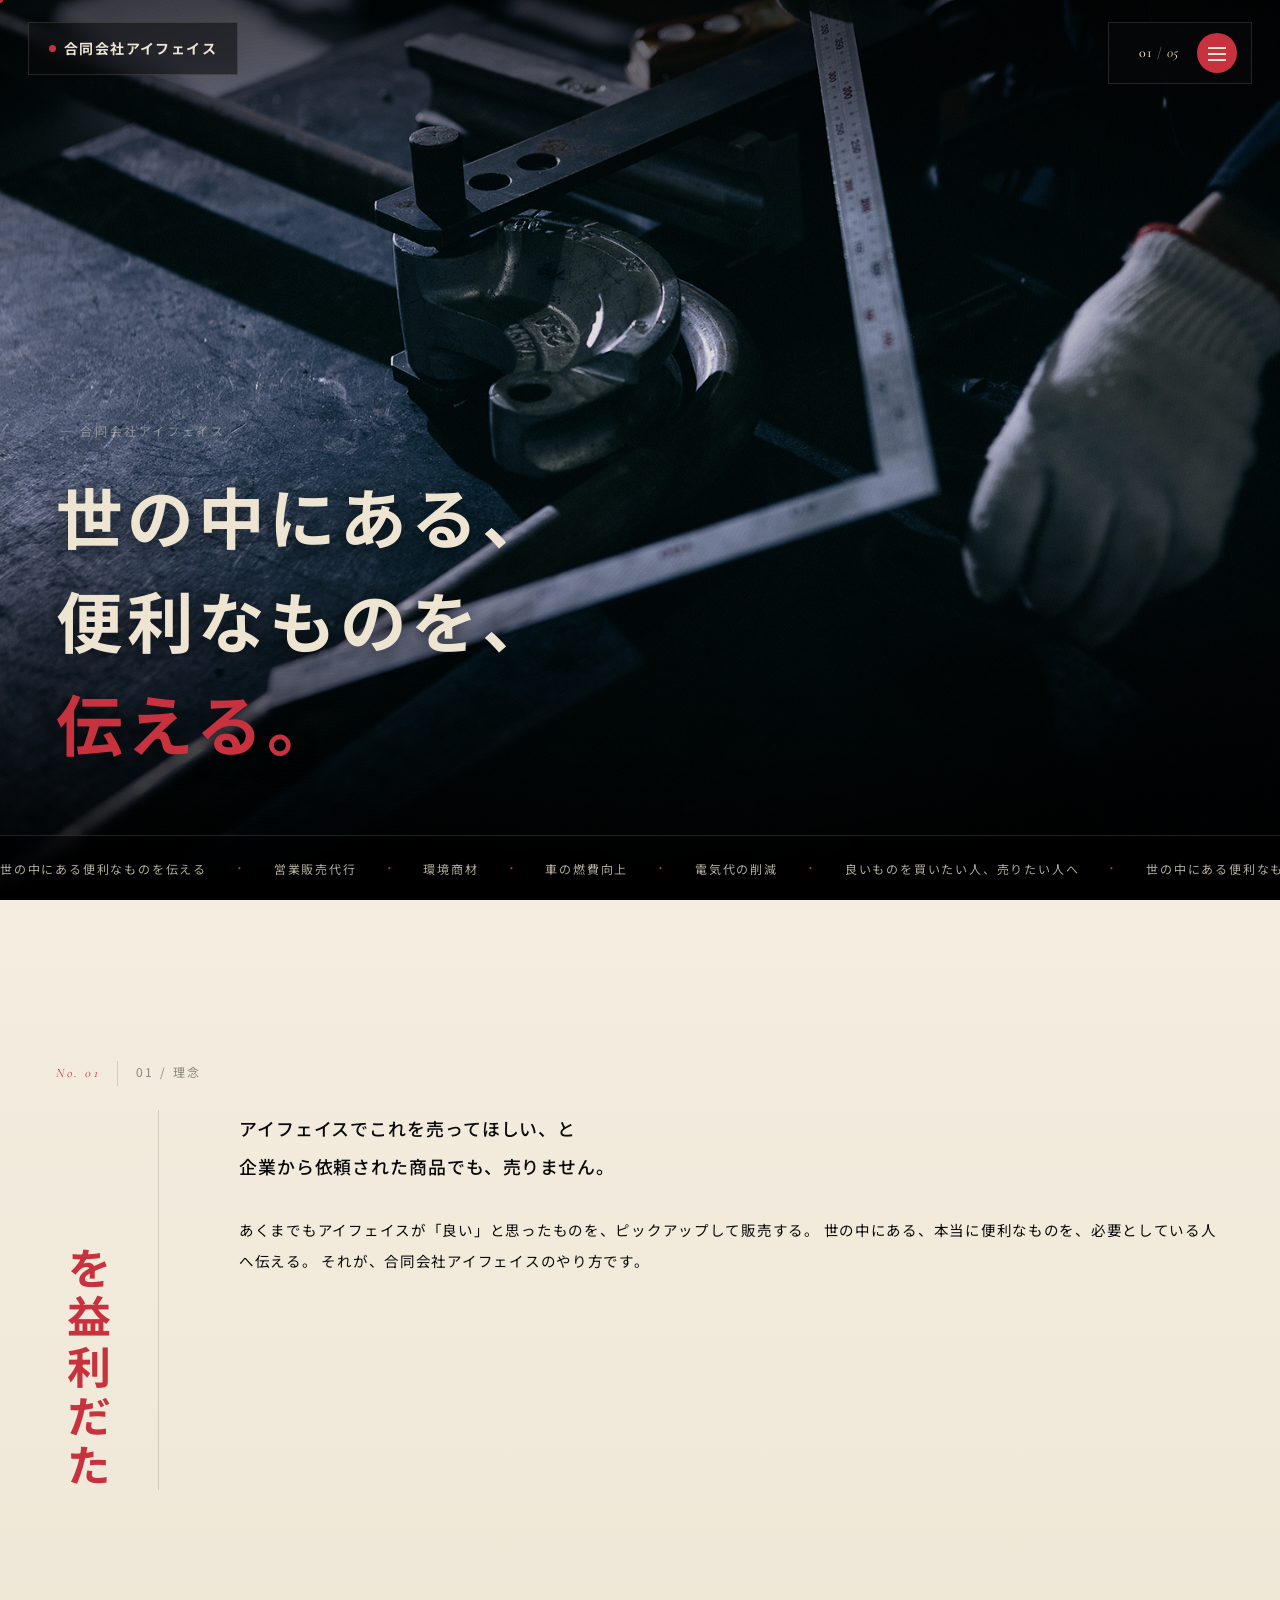
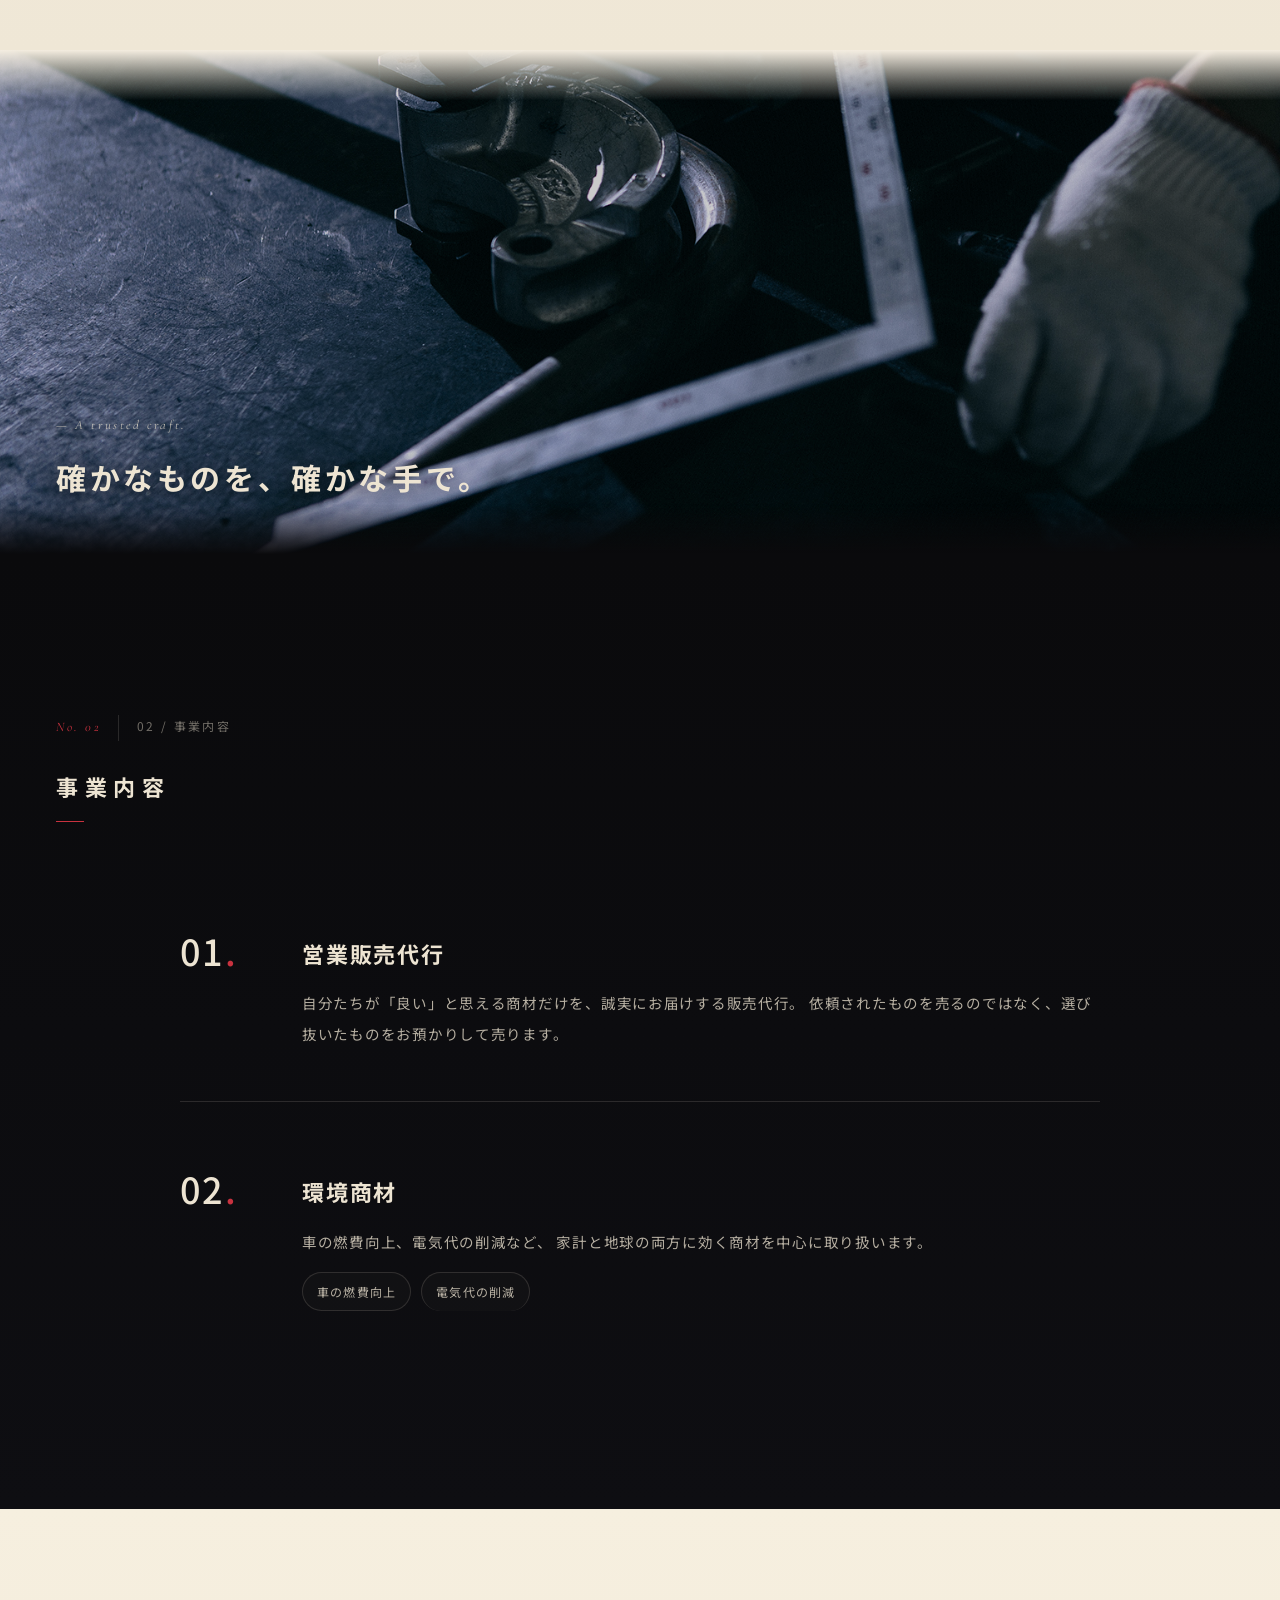
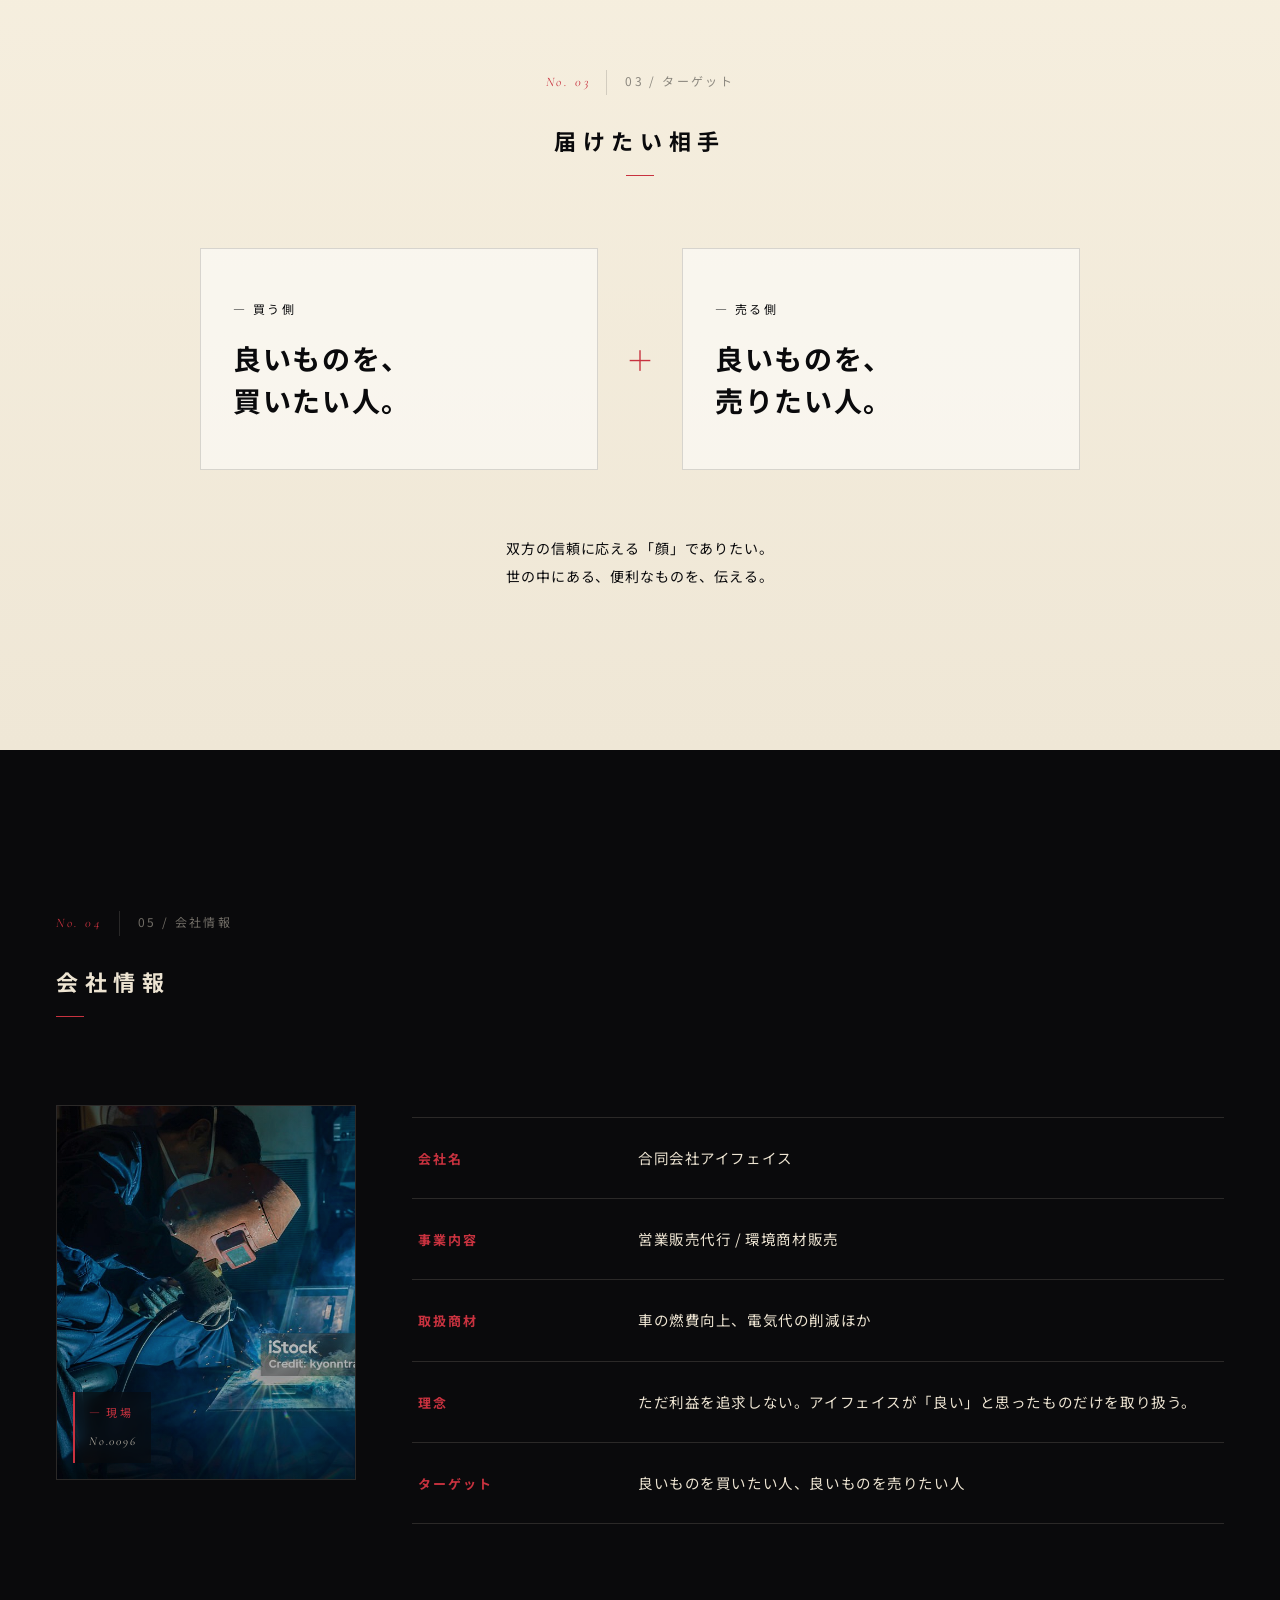
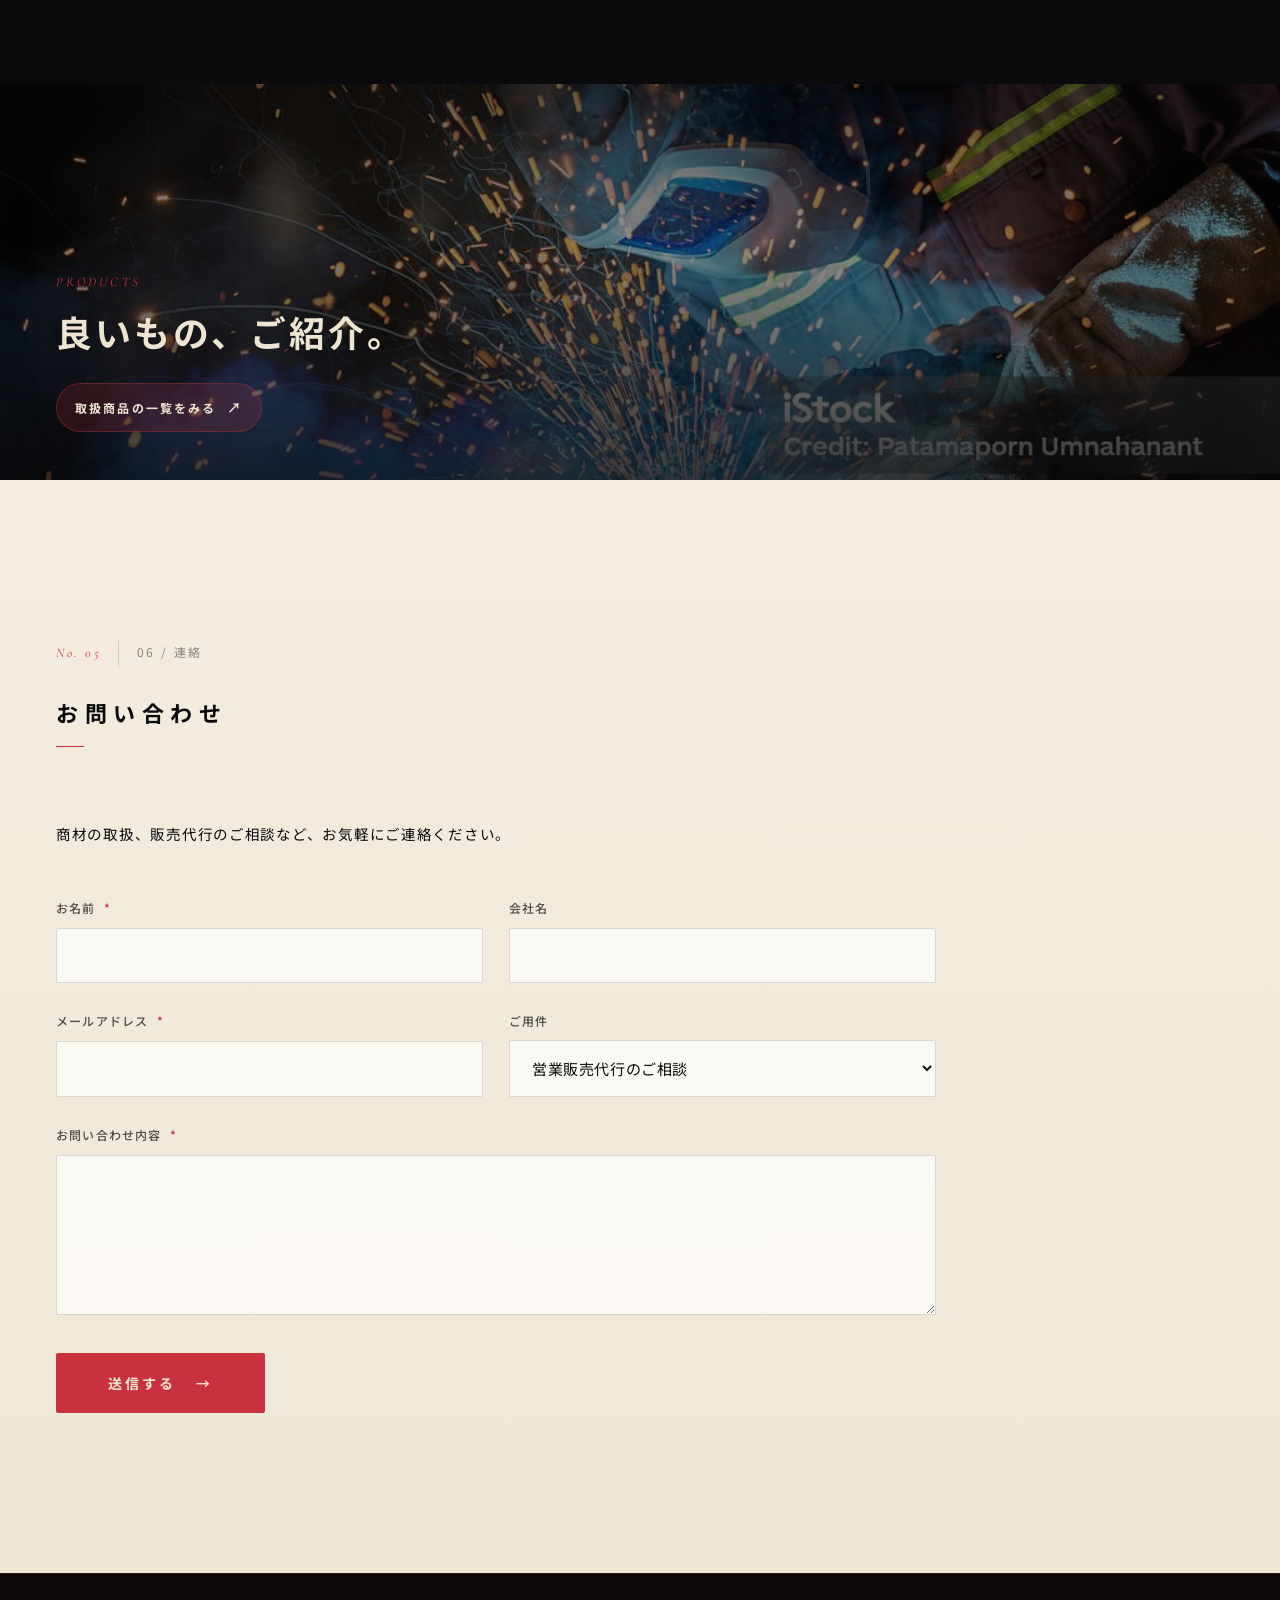
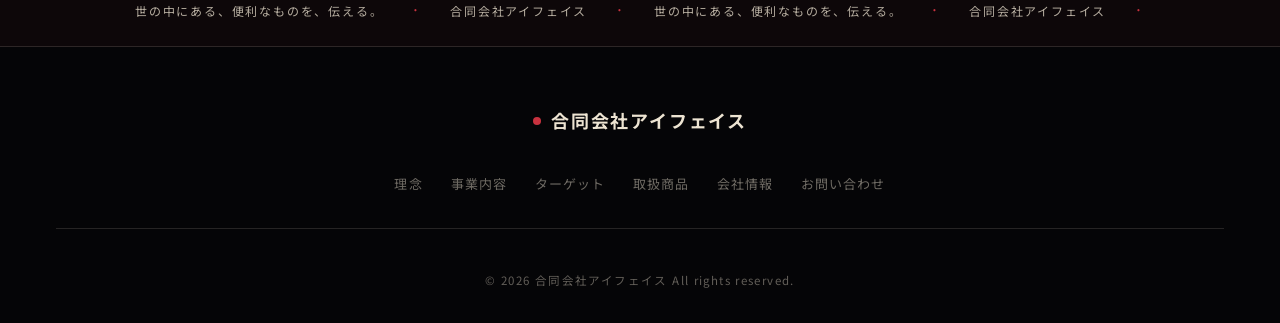
==== index.html @ 4992cda7 "Add products.html catalogue page, replace kanji numerals with digits" ====
<!DOCTYPE html>
<html lang="ja">
<head>
  <meta charset="UTF-8" />
  <meta name="viewport" content="width=device-width, initial-scale=1.0" />
  <meta name="description" content="合同会社アイフェイス｜世の中にある、便利なものを、伝える。" />
  <title>合同会社アイフェイス</title>
  <link rel="preconnect" href="https://fonts.googleapis.com" />
  <link rel="preconnect" href="https://fonts.gstatic.com" crossorigin />
  <link href="https://fonts.googleapis.com/css2?family=Noto+Sans+JP:wght@300;400;500;700;900&family=Noto+Serif+JP:wght@400;500;700;900&family=Allura&family=Cormorant+Garamond:ital,wght@1,400;1,500&display=swap" rel="stylesheet" />
  <link rel="stylesheet" href="assets/css/style.css?v=20260513f" />
  <link rel="stylesheet" href="assets/css/products.css?v=20260513a" />
</head>
<body>
  <div class="cursor-dot" id="cursorDot" aria-hidden="true"></div>
  <div class="cursor-ring" id="cursorRing" aria-hidden="true"></div>

  <header class="site-header" id="siteHeader">
    <div class="header-inner">
      <a href="#top" class="logo">
        <span class="logo-row1"><span class="dot"></span>合同会社アイフェイス</span>
      </a>
      <div class="header-right">
        <span class="page-no" id="pageNo"><em>00</em><span class="sep">/</span>05</span>
        <button class="menu-toggle" id="menuToggle" aria-label="メニュー" aria-expanded="false">
          <span></span><span></span><span></span>
        </button>
      </div>
    </div>
    <nav class="nav-panel" id="globalNav" aria-hidden="true">
      <ul>
        <li><a href="#about"><em>01</em><span class="ja">理念</span></a></li>
        <li><a href="#business"><em>02</em><span class="ja">事業内容</span></a></li>
        <li><a href="#target"><em>03</em><span class="ja">ターゲット</span></a></li>
        <li><a href="products.html" target="_blank" rel="noopener"><em>04</em><span class="ja">取扱商品<span class="nav-arrow">↗</span></span></a></li>
        <li><a href="#company"><em>05</em><span class="ja">会社情報</span></a></li>
        <li><a href="#contact"><em>06</em><span class="ja">お問い合わせ</span></a></li>
      </ul>
      <p class="nav-foot">世の中にある、便利なものを、伝える。</p>
    </nav>
  </header>

  <main id="top">
    <section class="hero" data-page="01">
      <div class="hero-photo" aria-hidden="true">
        <div class="ph-img"></div>
        <div class="ph-fallback">
          <div class="ph-base"></div>
          <div class="ph-shapes">
            <div class="bolt b1"></div>
            <div class="bolt b2"></div>
            <div class="bolt b3"></div>
          </div>
        </div>
        <div class="ph-vignette"></div>
        <div class="ph-grain"></div>
      </div>

      <div class="hero-script">
        <span class="hero-eyebrow">— 合同会社アイフェイス</span>
        <span class="big-jp">
          <span>世の中にある、</span>
          <span>便利なものを、</span>
          <span class="red">伝える。</span>
        </span>
      </div>

      <div class="hero-ticker" aria-hidden="true">
        <div class="ticker-track">
          <span>世の中にある便利なものを伝える </span>
          <span class="dotmark">·</span>
          <span>営業販売代行 </span>
          <span class="dotmark">·</span>
          <span>環境商材 </span>
          <span class="dotmark">·</span>
          <span>車の燃費向上 </span>
          <span class="dotmark">·</span>
          <span>電気代の削減 </span>
          <span class="dotmark">·</span>
          <span>良いものを買いたい人、売りたい人へ </span>
          <span class="dotmark">·</span>
          <span>世の中にある便利なものを伝える </span>
          <span class="dotmark">·</span>
          <span>営業販売代行 </span>
          <span class="dotmark">·</span>
          <span>環境商材 </span>
          <span class="dotmark">·</span>
          <span>車の燃費向上 </span>
          <span class="dotmark">·</span>
          <span>電気代の削減 </span>
          <span class="dotmark">·</span>
          <span>良いものを買いたい人、売りたい人へ </span>
          <span class="dotmark">·</span>
        </div>
      </div>
    </section>

    <section class="section philosophy light" id="about" data-page="02">
      <div class="container">
        <div class="section-num light">
          <span class="num-en">No. 01</span>
          <span class="num-jp">01 / 理念</span>
        </div>
        <div class="philo-grid">
          <div class="philo-title">
            <h2 class="vertical-jp">
              <span>た</span><span>だ</span><span>利</span><span>益</span><span>を</span>
              <span class="break"></span>
              <span>追</span><span>求</span><span>し</span><span>な</span><span>い</span><span class="punct">。</span>
            </h2>
          </div>
          <div class="philo-body">
            <p class="lead">
              アイフェイスでこれを売ってほしい、と<br/>
              企業から依頼された商品でも、売りません。
            </p>
            <p>
              あくまでもアイフェイスが「良い」と思ったものを、ピックアップして販売する。
              世の中にある、本当に便利なものを、必要としている人へ伝える。
              それが、合同会社アイフェイスのやり方です。
            </p>
          </div>
        </div>
      </div>
    </section>

    <section class="photo-strip" aria-hidden="true">
      <video class="ps-video" autoplay muted loop playsinline poster="assets/img/gap_0096.jpg">
        <source src="assets/img/istockphoto-2220825330-640_adpp_is.mp4" type="video/mp4" />
      </video>
      <div class="ps-grain"></div>
      <p class="ps-caption">
        <span class="ps-cap-en">— A trusted craft.</span>
        <span class="ps-cap-jp">確かなものを、確かな手で。</span>
      </p>
    </section>

    <section class="section business" id="business" data-page="03">
      <div class="container">
        <div class="section-num">
          <span class="num-en">No. 02</span>
          <span class="num-jp">02 / 事業内容</span>
        </div>
        <h2 class="head-jp">事業内容</h2>
        <ol class="biz-list">
          <li>
            <div class="bmeta">
              <span class="bnum">01<i>.</i></span>
            </div>
            <div>
              <h3>営業販売代行</h3>
              <p>
                自分たちが「良い」と思える商材だけを、誠実にお届けする販売代行。
                依頼されたものを売るのではなく、選び抜いたものをお預かりして売ります。
              </p>
            </div>
          </li>
          <li>
            <div class="bmeta">
              <span class="bnum">02<i>.</i></span>
            </div>
            <div>
              <h3>環境商材</h3>
              <p>
                車の燃費向上、電気代の削減など、
                家計と地球の両方に効く商材を中心に取り扱います。
              </p>
              <ul class="biz-sub">
                <li>車の燃費向上</li>
                <li>電気代の削減</li>
              </ul>
            </div>
          </li>
        </ol>
      </div>
    </section>

    <section class="section target light" id="target" data-page="04">
      <div class="container">
        <div class="section-num center light">
          <span class="num-en">No. 03</span>
          <span class="num-jp">03 / ターゲット</span>
        </div>
        <h2 class="head-jp light center">届けたい相手</h2>
        <div class="target-wrap">
          <div class="t-card">
            <p class="t-eyebrow">— 買う側</p>
            <p class="t-title">良いものを、<br/>買いたい人。</p>
          </div>
          <div class="t-and" aria-hidden="true">＋</div>
          <div class="t-card">
            <p class="t-eyebrow">— 売る側</p>
            <p class="t-title">良いものを、<br/>売りたい人。</p>
          </div>
        </div>
        <p class="target-foot">
          双方の信頼に応える「顔」でありたい。<br/>
          世の中にある、便利なものを、伝える。
        </p>
      </div>
    </section>

    <section class="section company" id="company" data-page="05">
      <div class="container">
        <div class="section-num">
          <span class="num-en">No. 04</span>
          <span class="num-jp">05 / 会社情報</span>
        </div>
        <h2 class="head-jp">会社情報</h2>
        <div class="company-grid">
          <div class="company-photo" aria-hidden="true">
            <div class="cp-img"></div>
            <div class="cp-overlay"></div>
            <div class="cp-frame">
              <span class="cp-tag">— 現場</span>
              <span class="cp-num">No.0096</span>
            </div>
          </div>
          <dl class="company-list">
            <div><dt>会社名</dt><dd>合同会社アイフェイス</dd></div>
            <div><dt>事業内容</dt><dd>営業販売代行 / 環境商材販売</dd></div>
            <div><dt>取扱商材</dt><dd>車の燃費向上、電気代の削減ほか</dd></div>
            <div><dt>理念</dt><dd>ただ利益を追求しない。アイフェイスが「良い」と思ったものだけを取り扱う。</dd></div>
            <div><dt>ターゲット</dt><dd>良いものを買いたい人、良いものを売りたい人</dd></div>
          </dl>
        </div>
      </div>
    </section>

    <a class="photo-banner banner-link" href="products.html" target="_blank" rel="noopener">
      <div class="pb-img" aria-hidden="true"></div>
      <div class="pb-overlay" aria-hidden="true"></div>
      <div class="pb-caption">
        <span class="pb-num">PRODUCTS</span>
        <span class="pb-text">良いもの、ご紹介。</span>
        <span class="pb-cta">取扱商品の一覧をみる <em>↗</em></span>
      </div>
    </a>

    <section class="section contact light" id="contact" data-page="05">
      <div class="container">
        <div class="section-num light">
          <span class="num-en">No. 05</span>
          <span class="num-jp">06 / 連絡</span>
        </div>
        <h2 class="head-jp light">お問い合わせ</h2>
        <p class="lead-jp">
          商材の取扱、販売代行のご相談など、お気軽にご連絡ください。
        </p>
        <form class="contact-form" onsubmit="event.preventDefault(); this.querySelector('.form-thanks').hidden=false;">
          <label><span>お名前 <em>*</em></span><input type="text" name="name" required /></label>
          <label><span>会社名</span><input type="text" name="company" /></label>
          <label><span>メールアドレス <em>*</em></span><input type="email" name="email" required /></label>
          <label><span>ご用件</span>
            <select name="topic">
              <option>営業販売代行のご相談</option>
              <option>環境商材について</option>
              <option>その他</option>
            </select>
          </label>
          <label class="full"><span>お問い合わせ内容 <em>*</em></span><textarea name="message" rows="6" required></textarea></label>
          <button type="submit" class="submit-btn">送信する <span class="arr">→</span></button>
          <p class="form-thanks" hidden>送信ありがとうございました。担当者よりご連絡いたします。</p>
        </form>
      </div>
    </section>
  </main>

  <footer class="site-footer">
    <div class="footer-marquee" aria-hidden="true">
      <div class="ticker-track">
        <span>世の中にある、便利なものを、伝える。</span>
        <span class="dotmark">·</span>
        <span>合同会社アイフェイス</span>
        <span class="dotmark">·</span>
        <span>世の中にある、便利なものを、伝える。</span>
        <span class="dotmark">·</span>
        <span>合同会社アイフェイス</span>
        <span class="dotmark">·</span>
      </div>
    </div>
    <div class="container">
      <p class="f-logo"><span class="dot"></span>合同会社アイフェイス</p>
      <ul class="f-nav">
        <li><a href="#about">理念</a></li>
        <li><a href="#business">事業内容</a></li>
        <li><a href="#target">ターゲット</a></li>
        <li><a href="products.html" target="_blank" rel="noopener">取扱商品</a></li>
        <li><a href="#company">会社情報</a></li>
        <li><a href="#contact">お問い合わせ</a></li>
      </ul>
      <p class="copy">© <span id="year"></span> 合同会社アイフェイス All rights reserved.</p>
    </div>
  </footer>

  <script src="assets/js/main.js?v=20260513d"></script>
</body>
</html>
---- assets/css/style.css ----
/* iface */
:root {
  --bg: #0a0a0c; --bg-2: #111114; --bg-3: #060608;
  --paper: #ede4d2; --paper-2: #f6efdf; --paper-light: #f4ede0;
  --paper-dim: rgba(237,228,210,0.75); --paper-mute: rgba(237,228,210,0.45);
  --ink: #0a0a0c; --ink-2: #2a2622; --ink-dim: rgba(10,10,12,0.7); --ink-mute: rgba(10,10,12,0.45);
  --red: #c8323f; --red-2: #a82834; --red-soft: rgba(200,50,63,0.35);
  --line: rgba(237,228,210,0.14); --line-d: rgba(10,10,12,0.14);
  --jp: "Noto Sans JP", "Hiragino Sans", "Yu Gothic", sans-serif;
  --jp-s: "Noto Serif JP", "Hiragino Mincho ProN", "Yu Mincho", serif;
  --serif-it: "Cormorant Garamond", "Times New Roman", serif;
  --max: 1280px;
}
* { box-sizing: border-box; margin: 0; padding: 0; }
html { scroll-behavior: smooth; background: var(--bg); cursor: none; }
body { font-family: var(--jp); color: var(--paper); background: var(--bg); line-height: 1.95; font-weight: 400; -webkit-font-smoothing: antialiased; overflow-x: hidden; cursor: none; }
img, video { max-width: 100%; display: block; }
a, button, input, textarea, select { cursor: none; }
a { color: inherit; text-decoration: none; transition: color .25s, opacity .25s; }
em, i { font-style: normal; }
ul, ol { list-style: none; }
.container { max-width: var(--max); margin: 0 auto; padding: 0 56px; }
.cursor-dot, .cursor-ring { position: fixed; top: 0; left: 0; pointer-events: none; z-index: 9999; transform: translate(-50%, -50%); mix-blend-mode: difference; }
.cursor-dot { width: 6px; height: 6px; border-radius: 50%; background: var(--red); transition: opacity .2s; }
.cursor-ring { width: 36px; height: 36px; border: 1px solid var(--paper); border-radius: 50%; transition: transform .25s cubic-bezier(.22,.61,.36,1), width .3s, height .3s, opacity .3s, border-color .3s; }
.cursor-ring.hover { width: 56px; height: 56px; border-color: var(--red); }
@media (hover: none) {
  html, body { cursor: auto; }
  a, button, input, textarea, select { cursor: auto; }
  .cursor-dot, .cursor-ring { display: none; }
}
.site-header { position: fixed; top: 0; left: 0; right: 0; z-index: 100; pointer-events: none; }
.site-header > * { pointer-events: auto; }
.header-inner { display: flex; align-items: flex-start; justify-content: space-between; padding: 22px 28px; }
.logo { display: inline-flex; align-items: center; background: rgba(10,10,12,0.55); backdrop-filter: blur(8px); padding: 12px 20px; border: 1px solid var(--line); }
.logo-row1 { display: inline-flex; align-items: center; gap: 8px; font-family: var(--jp); font-size: 14px; font-weight: 700; letter-spacing: 0.1em; color: var(--paper); }
.logo-row1 .dot { width: 7px; height: 7px; border-radius: 50%; background: var(--red); }
.header-right { display: flex; align-items: center; gap: 18px; background: rgba(10,10,12,0.55); backdrop-filter: blur(8px); padding: 10px 14px; border: 1px solid var(--line); }
.page-no { font-family: var(--serif-it); font-style: italic; font-size: 14px; color: var(--paper); letter-spacing: 0.05em; min-width: 56px; text-align: right; }
.page-no em { font-weight: 500; }
.page-no .sep { color: var(--paper-mute); margin: 0 4px; font-style: normal; }
.menu-toggle { width: 40px; height: 40px; border-radius: 50%; background: var(--red); border: 0; position: relative; transition: background .3s, transform .3s; }
.menu-toggle:hover { background: var(--red-2); transform: scale(1.06); }
.menu-toggle span { position: absolute; left: 11px; right: 11px; height: 1.5px; background: var(--paper); transition: transform .3s, opacity .3s; }
.menu-toggle span:nth-child(1) { top: 14px; }
.menu-toggle span:nth-child(2) { top: 20px; }
.menu-toggle span:nth-child(3) { top: 26px; }
.menu-toggle.open span:nth-child(1) { transform: translateY(6px) rotate(45deg); }
.menu-toggle.open span:nth-child(2) { opacity: 0; }
.menu-toggle.open span:nth-child(3) { transform: translateY(-6px) rotate(-45deg); }
.nav-panel { position: fixed; top: 0; right: 0; bottom: 0; width: min(440px, 92vw); background: var(--bg-3); border-left: 1px solid var(--line); padding: 120px 48px 40px; transform: translateX(100%); transition: transform .55s cubic-bezier(.22,.61,.36,1); z-index: 90; display: flex; flex-direction: column; }
.nav-panel.open { transform: translateX(0); }
.nav-panel ul { display: grid; gap: 4px; }
.nav-panel a { display: grid; grid-template-columns: 56px 1fr; align-items: baseline; gap: 18px; padding: 22px 0; border-bottom: 1px solid var(--line); transition: padding .3s; }
.nav-panel a:hover { padding-left: 8px; }
.nav-panel a em { font-family: var(--jp); font-size: 18px; color: var(--red); letter-spacing: 0.08em; }
.nav-panel a .ja { font-family: var(--jp); font-size: 18px; font-weight: 700; color: var(--paper); letter-spacing: 0.1em; }
.nav-foot { margin-top: auto; padding-top: 40px; font-family: var(--jp); font-size: 13px; color: var(--paper-mute); letter-spacing: 0.1em; line-height: 1.9; }
.hero { position: relative; height: 100vh; min-height: 700px; overflow: hidden; background: #000; }
.hero-photo { position: absolute; inset: 0; z-index: 0; }
.ph-img { position: absolute; inset: 0; background-image: url("../img/gap_0096.jpg"); background-size: cover; background-position: center; filter: brightness(0.85) contrast(1.05) saturate(0.85); z-index: 2; }
.ph-fallback { position: absolute; inset: 0; z-index: 1; }
.ph-base { position: absolute; inset: 0; background: radial-gradient(ellipse 75% 65% at 50% 55%, #1a1611 0%, #0a0805 55%, #020100 100%); }
.ph-shapes { position: absolute; inset: 0; }
.bolt { position: absolute; border-radius: 50%; background: radial-gradient(circle at 35% 35%, #6e5b40 0%, #38291a 35%, #15100a 80%); box-shadow: inset 0 0 18px rgba(0,0,0,0.85), inset 4px 8px 12px rgba(220,180,130,0.18), 0 12px 30px rgba(0,0,0,0.6); }
.bolt.b1 { width: 220px; height: 220px; top: 18%; left: 18%; transform: rotate(-8deg); }
.bolt.b2 { width: 180px; height: 180px; top: 38%; left: 42%; transform: rotate(12deg); }
.bolt.b3 { width: 260px; height: 260px; top: 22%; left: 62%; transform: rotate(-4deg); }
.ph-vignette { position: absolute; inset: 0; z-index: 3; background: radial-gradient(ellipse 110% 95% at 50% 50%, transparent 30%, rgba(0,0,0,0.5) 78%, rgba(0,0,0,0.9) 100%), linear-gradient(180deg, rgba(0,0,0,0.5) 0%, transparent 25%, transparent 55%, rgba(0,0,0,0.92) 100%); }
.ph-grain { position: absolute; inset: 0; z-index: 4; background-image: repeating-radial-gradient(circle at 22% 28%, rgba(237,228,210,0.022) 0 1px, transparent 1px 4px); mix-blend-mode: overlay; opacity: 0.9; }
.hero-script { position: absolute; left: 0; right: 0; bottom: 14vh; padding: 0 56px; z-index: 5; pointer-events: none; }
.hero-eyebrow { display: block; font-family: var(--jp); font-size: 12px; color: var(--paper-mute); letter-spacing: 0.22em; margin-bottom: 22px; padding-left: 4px; }
.big-jp { display: block; font-family: var(--jp); font-size: clamp(34px, 5.2vw, 76px); font-weight: 700; line-height: 1.55; color: var(--paper); letter-spacing: 0.06em; text-shadow: 0 4px 24px rgba(0,0,0,0.7); }
.big-jp span { display: block; }
.big-jp .red { color: var(--red); text-shadow: 0 4px 24px rgba(0,0,0,0.7); }
.hero-ticker { position: absolute; bottom: 0; left: 0; right: 0; z-index: 5; padding: 16px 0; background: rgba(0,0,0,0.55); backdrop-filter: blur(6px); border-top: 1px solid var(--line); overflow: hidden; white-space: nowrap; }
.ticker-track { display: inline-flex; align-items: center; gap: 28px; animation: ticker 60s linear infinite; font-family: var(--jp); font-size: 12px; color: var(--paper-dim); letter-spacing: 0.15em; }
.ticker-track span { display: inline-block; }
.ticker-track .dotmark { color: var(--red); font-size: 16px; transform: translateY(-1px); }
@keyframes ticker { from { transform: translateX(0); } to { transform: translateX(-50%); } }
.section { padding: 160px 0; position: relative; }
.section-num { display: flex; align-items: baseline; gap: 18px; margin-bottom: 24px; }
.section-num.center { justify-content: center; }
.section-num .num-en { font-family: var(--serif-it); font-style: italic; font-size: 13px; color: var(--red); letter-spacing: 0.2em; padding-right: 16px; border-right: 1px solid var(--line); }
.section-num .num-jp { font-family: var(--jp); font-size: 12px; color: var(--paper-mute); letter-spacing: 0.2em; }
.section-num.light .num-en { border-right-color: var(--line-d); }
.section-num.light .num-jp { color: var(--ink-mute); }
.head-jp { font-family: var(--jp); font-size: clamp(18px, 1.8vw, 22px); font-weight: 700; letter-spacing: 0.3em; color: var(--paper); margin-bottom: 72px; position: relative; display: inline-block; padding-bottom: 14px; }
.head-jp::after { content: ""; position: absolute; left: 0; bottom: 0; width: 28px; height: 1px; background: var(--red); }
.head-jp.center { display: block; text-align: center; }
.head-jp.center::after { left: 50%; transform: translateX(-50%); }
.head-jp.light { color: var(--ink); }
.section.light { background: var(--paper-light); color: var(--ink); }
.section.light h3, .section.light .lead, .section.light p { color: var(--ink); }
.philosophy.light { background: linear-gradient(180deg, #f4ede0 0%, #efe7d6 100%); position: relative; overflow: hidden; }
.philosophy .container { position: relative; z-index: 1; }
.philo-grid { display: grid; grid-template-columns: auto 1fr; gap: 80px; align-items: start; margin-top: 24px; }
.philo-title { position: relative; padding-right: 36px; border-right: 1px solid var(--line-d); }
.vertical-jp { writing-mode: vertical-rl; text-orientation: mixed; font-family: var(--jp); font-size: clamp(28px, 3.6vw, 44px); font-weight: 700; line-height: 1.5; color: var(--red); letter-spacing: 0.12em; height: 380px; display: flex; flex-direction: row-reverse; align-items: flex-start; }
.vertical-jp span { display: inline-block; }
.vertical-jp .break { display: block; width: 100%; height: 22px; flex: 0 0 100%; }
.vertical-jp .punct { transform: translate(0.2em, -0.5em); display: inline-block; }
.philo-body { position: relative; }
.philo-body .lead { font-family: var(--jp); font-size: clamp(15px, 1.4vw, 18px); font-weight: 500; line-height: 2.1; color: var(--ink); margin-bottom: 28px; letter-spacing: 0.05em; }
.philo-body p { font-family: var(--jp); font-size: 14.5px; line-height: 2.2; color: var(--ink-dim); letter-spacing: 0.05em; }
.photo-strip { position: relative; height: 56vh; min-height: 380px; max-height: 560px; overflow: hidden; background: #000; }
.ps-video { position: absolute; inset: 0; width: 100%; height: 100%; object-fit: cover; filter: brightness(0.78) contrast(1.05) saturate(0.9); transform: scale(1.04); }
.ps-grain { position: absolute; inset: 0; background-image: repeating-radial-gradient(circle at 30% 40%, rgba(237,228,210,0.02) 0 1px, transparent 1px 4px); mix-blend-mode: overlay; }
.photo-strip::before { content: ""; position: absolute; inset: 0; background: linear-gradient(180deg, rgba(244,237,224,1) 0%, rgba(244,237,224,0) 10%, transparent 90%, rgba(10,10,12,1) 100%); pointer-events: none; z-index: 2; }
.ps-caption { position: absolute; left: 56px; bottom: 48px; z-index: 3; display: flex; flex-direction: column; gap: 10px; }
.ps-cap-en { font-family: var(--serif-it); font-style: italic; font-size: 13px; letter-spacing: 0.2em; color: var(--paper-dim); }
.ps-cap-jp { font-family: var(--jp); font-size: clamp(20px, 2.6vw, 30px); font-weight: 700; letter-spacing: 0.12em; color: var(--paper); text-shadow: 0 4px 24px rgba(0,0,0,0.7); }
.business { background: linear-gradient(180deg, #0a0a0c 0%, #0e0e12 100%); }
.biz-list { display: grid; gap: 30px; max-width: 920px; margin: 0 auto; }
.biz-list li { display: grid; grid-template-columns: 90px 1fr; align-items: start; gap: 32px; padding: 38px 0; border-bottom: 1px solid var(--line); }
.biz-list li:last-child { border-bottom: 0; }
.bmeta { display: flex; flex-direction: column; gap: 14px; }
.bnum { font-family: var(--jp); font-size: 36px; font-weight: 500; color: var(--paper); line-height: 1; letter-spacing: 0.04em; }
.bnum i { color: var(--red); }
.biz-list h3 { font-family: var(--jp); font-size: 22px; font-weight: 700; margin-bottom: 14px; color: var(--paper); letter-spacing: 0.08em; }
.biz-list > li > div:last-child > p { font-family: var(--jp); font-size: 14.5px; color: var(--paper-dim); line-height: 2.1; letter-spacing: 0.05em; margin-bottom: 14px; }
.biz-sub { display: flex; flex-wrap: wrap; gap: 10px; margin-top: 12px; }
.biz-sub li { display: inline-block; font-family: var(--jp); font-size: 12px; color: var(--paper-dim); padding: 7px 14px; border: 1px solid var(--line); border-radius: 999px; letter-spacing: 0.1em; background: rgba(237,228,210,0.02); }
.target.light { background: linear-gradient(180deg, #f6efdf 0%, #efe7d6 100%); }
.target .container { text-align: center; }
.target-wrap { display: grid; grid-template-columns: 1fr auto 1fr; gap: 28px; align-items: center; max-width: 880px; margin: 0 auto; }
.t-card { background: rgba(255,255,255,0.55); border: 1px solid var(--line-d); padding: 48px 32px; text-align: left; transition: border-color .35s, background .35s, transform .35s; }
.t-card:hover { background: rgba(200,50,63,0.06); border-color: var(--red-soft); transform: translateY(-4px); }
.t-eyebrow { font-family: var(--jp); font-size: 12px; color: var(--red); letter-spacing: 0.2em; margin-bottom: 16px; }
.t-title { font-family: var(--jp); font-size: clamp(20px, 2.4vw, 28px); font-weight: 700; line-height: 1.5; color: var(--ink); letter-spacing: 0.06em; }
.t-and { font-family: var(--jp); font-size: 28px; color: var(--red); font-weight: 300; }
.target-foot { margin-top: 64px; font-family: var(--jp); font-size: 14px; color: var(--ink-dim); letter-spacing: 0.06em; line-height: 2; }
.company { background: var(--bg); }
.company-grid { display: grid; grid-template-columns: 300px 1fr; gap: 56px; align-items: start; margin-top: 16px; }
.company-photo { position: relative; aspect-ratio: 4 / 5; overflow: hidden; border: 1px solid var(--line); }
.cp-img { position: absolute; inset: 0; background-image: url("../img/istockphoto-2232140433-1024x1024.jpg"); background-size: cover; background-position: center; filter: brightness(0.85) contrast(1.04) saturate(0.9); }
.cp-overlay { position: absolute; inset: 0; background: linear-gradient(180deg, rgba(0,0,0,0.15) 0%, transparent 40%, rgba(0,0,0,0.4) 100%); }
.cp-frame { position: absolute; left: 16px; bottom: 16px; display: flex; flex-direction: column; gap: 6px; padding: 10px 14px; background: rgba(10,10,12,0.55); backdrop-filter: blur(6px); border-left: 2px solid var(--red); }
.cp-tag { font-family: var(--jp); font-size: 11px; color: var(--red); letter-spacing: 0.2em; }
.cp-num { font-family: var(--serif-it); font-style: italic; font-size: 12px; color: var(--paper-dim); letter-spacing: 0.15em; }
.company-list { border-top: 1px solid var(--line); margin-top: 12px; }
.company-list > div { display: grid; grid-template-columns: 220px 1fr; padding: 26px 6px; border-bottom: 1px solid var(--line); align-items: baseline; }
.company-list dt { font-family: var(--jp); font-size: 13px; font-weight: 700; color: var(--red); letter-spacing: 0.16em; }
.company-list dd { font-family: var(--jp); font-size: 14.5px; color: var(--paper); letter-spacing: 0.04em; }
.photo-banner { position: relative; height: 44vh; min-height: 300px; max-height: 440px; overflow: hidden; background: #000; }
.pb-img { position: absolute; inset: 0; background-image: url("../img/istockphoto-2226637082-1024x1024.jpg"); background-size: cover; background-position: center; filter: brightness(0.7) contrast(1.05) saturate(0.85); }
.pb-overlay { position: absolute; inset: 0; background: linear-gradient(180deg, rgba(10,10,12,0.45) 0%, rgba(10,10,12,0.2) 40%, rgba(10,10,12,0.7) 100%); }
.pb-caption { position: absolute; left: 56px; right: 56px; bottom: 48px; z-index: 2; display: flex; flex-direction: column; gap: 10px; }
.pb-num { font-family: var(--serif-it); font-style: italic; font-size: 13px; letter-spacing: 0.25em; color: var(--red); }
.pb-text { font-family: var(--jp); font-size: clamp(20px, 2.8vw, 36px); font-weight: 700; line-height: 1.5; letter-spacing: 0.08em; color: var(--paper); text-shadow: 0 4px 24px rgba(0,0,0,0.6); max-width: 800px; }
.contact.light { background: linear-gradient(180deg, #f4ede0 0%, #efe7d6 100%); }
.lead-jp { font-family: var(--jp); font-size: 14.5px; color: var(--ink-dim); margin-bottom: 48px; line-height: 2; letter-spacing: 0.05em; }
.contact-form { display: grid; grid-template-columns: 1fr 1fr; gap: 26px; max-width: 880px; }
.contact-form label { display: grid; gap: 8px; font-size: 12px; font-weight: 500; color: var(--ink-dim); letter-spacing: 0.1em; }
.contact-form label.full { grid-column: 1 / -1; }
.contact-form label em { color: var(--red); margin-left: 4px; }
.contact-form input, .contact-form textarea, .contact-form select { font-family: var(--jp); font-size: 15px; padding: 16px 18px; background: rgba(255,255,255,0.7); border: 1px solid var(--line-d); border-radius: 2px; color: var(--ink); transition: border-color .25s, background .25s; letter-spacing: 0.04em; }
.contact-form input:focus, .contact-form textarea:focus, .contact-form select:focus { outline: 0; border-color: var(--red); background: #fff; }
.contact-form select option { background: #fff; color: var(--ink); }
.submit-btn { grid-column: 1 / -1; justify-self: start; display: inline-flex; align-items: center; gap: 20px; background: var(--red); color: var(--paper); border: 0; padding: 20px 52px; font-family: var(--jp); font-size: 14px; font-weight: 700; letter-spacing: 0.22em; border-radius: 2px; transition: background .3s, transform .3s, box-shadow .3s; margin-top: 12px; }
.submit-btn:hover { background: var(--red-2); transform: translateY(-2px); box-shadow: 0 10px 30px rgba(200,50,63,0.25); }
.submit-btn .arr { transition: transform .3s; }
.submit-btn:hover .arr { transform: translateX(6px); }
.form-thanks { grid-column: 1 / -1; background: rgba(200,50,63,0.08); color: var(--red); padding: 16px 20px; border-left: 3px solid var(--red); font-size: 14px; }
.site-footer { background: #050507; border-top: 1px solid var(--line); padding: 0 0 32px; text-align: center; }
.footer-marquee { padding: 20px 0; background: rgba(200,50,63,0.04); border-bottom: 1px solid var(--line); overflow: hidden; white-space: nowrap; margin-bottom: 56px; }
.footer-marquee .ticker-track { animation-duration: 70s; }
.f-logo { display: inline-flex; align-items: center; gap: 10px; justify-content: center; font-family: var(--jp); font-size: 18px; font-weight: 700; color: var(--paper); letter-spacing: 0.1em; margin-bottom: 28px; }
.f-logo .dot { width: 8px; height: 8px; border-radius: 50%; background: var(--red); }
.f-nav { display: flex; flex-wrap: wrap; justify-content: center; gap: 10px 28px; margin-bottom: 40px; padding-bottom: 30px; border-bottom: 1px solid var(--line); }
.f-nav a { font-family: var(--jp); font-size: 13px; color: var(--paper-mute); letter-spacing: 0.08em; }
.f-nav a:hover { color: var(--red); }
.copy { font-family: var(--jp); font-size: 11.5px; color: rgba(237,228,210,0.4); letter-spacing: 0.12em; }
.reveal { opacity: 0; transform: translateY(40px); transition: opacity 1.1s ease, transform 1.1s ease; }
.reveal.visible { opacity: 1; transform: none; }
@media (max-width: 1024px) {
  .container { padding: 0 36px; }
  .philo-grid { grid-template-columns: 1fr; gap: 36px; }
  .philo-title { padding-right: 0; border-right: 0; border-bottom: 1px solid var(--line-d); padding-bottom: 36px; }
  .vertical-jp { height: 280px; }
  .target-wrap { grid-template-columns: 1fr; gap: 16px; }
  .t-and { transform: rotate(0); }
  .ps-caption { left: 36px; bottom: 36px; }
  .company-grid { grid-template-columns: 1fr; gap: 36px; }
  .company-photo { aspect-ratio: 16 / 9; max-width: 520px; }
  .pb-caption { left: 36px; right: 36px; bottom: 36px; }
}
@media (max-width: 720px) {
  .container { padding: 0 24px; }
  .header-inner { padding: 16px 18px; }
  .logo { padding: 10px 14px; }
  .logo-row1 { font-size: 11.5px; letter-spacing: 0.08em; }
  .header-right { padding: 8px 12px; gap: 14px; }
  .section { padding: 100px 0; }
  .hero { min-height: 100vh; }
  .hero-script { padding: 0 24px; bottom: 14vh; }
  .hero-eyebrow { margin-bottom: 14px; font-size: 11px; }
  .big-jp { letter-spacing: 0.04em; }
  .nav-panel { padding: 110px 28px 40px; width: 100%; }
  .biz-list li { grid-template-columns: 1fr; gap: 14px; padding: 28px 0; }
  .bnum { font-size: 30px; }
  .biz-list h3 { font-size: 20px; }
  .company-list > div { grid-template-columns: 1fr; gap: 6px; padding: 22px 6px; }
  .contact-form { grid-template-columns: 1fr; gap: 20px; }
  .submit-btn { width: 100%; justify-content: center; padding: 20px 28px; }
  .head-jp { margin-bottom: 56px; letter-spacing: 0.22em; }
  .vertical-jp { font-size: 26px; height: 220px; }
  .photo-strip { height: 40vh; min-height: 260px; }
  .ps-caption { left: 24px; bottom: 24px; }
  .ps-cap-en { font-size: 12px; }
  .photo-banner { height: 38vh; min-height: 240px; }
  .pb-caption { left: 24px; right: 24px; bottom: 24px; }
  .pb-num { font-size: 11px; letter-spacing: 0.2em; }
  .company-grid { gap: 28px; }
  .company-photo { aspect-ratio: 4 / 3; }
  .cp-frame { left: 12px; bottom: 12px; padding: 10px 12px; }
  .t-card { padding: 32px 24px; }
  .target-foot { margin-top: 40px; }
}
---- assets/css/products.css ----
/* products page */
.nav-arrow { display: inline-block; font-size: 0.7em; margin-left: 6px; color: var(--red); transform: translateY(-0.1em); }
.back-link { display: inline-flex; align-items: center; gap: 6px; font-family: var(--jp); font-size: 12px; font-weight: 500; letter-spacing: 0.18em; color: var(--paper); padding: 6px 14px; border: 1px solid var(--line); border-radius: 999px; transition: background .25s, border-color .25s; }
.back-link:hover { background: rgba(200,50,63,0.1); border-color: var(--red-soft); }
.back-link em { color: var(--red); font-style: normal; font-size: 13px; }
.banner-link { display: block; cursor: none; }
.pb-cta { display: inline-flex; align-items: center; gap: 10px; margin-top: 14px; padding: 10px 18px; background: rgba(200,50,63,0.18); border: 1px solid var(--red-soft); font-family: var(--jp); font-size: 12px; font-weight: 700; letter-spacing: 0.18em; color: var(--paper); border-radius: 999px; width: max-content; transition: background .25s, border-color .25s, transform .25s; }
.banner-link:hover .pb-cta { background: var(--red); border-color: var(--red); transform: translateY(-2px); }
.pb-cta em { font-style: normal; font-size: 14px; }
.p-hero { position: relative; min-height: 70vh; padding: 160px 0 80px; display: flex; flex-direction: column; justify-content: flex-end; overflow: hidden; background: #000; }
.p-hero-bg { position: absolute; inset: 0; z-index: 0; }
.phb-img { position: absolute; inset: 0; background-image: url("../img/istockphoto-2226637082-1024x1024.jpg"); background-size: cover; background-position: center; filter: brightness(0.55) contrast(1.06) saturate(0.85); }
.phb-overlay { position: absolute; inset: 0; background: linear-gradient(180deg, rgba(10,10,12,0.5) 0%, transparent 30%, rgba(10,10,12,0.85) 100%), radial-gradient(ellipse 100% 80% at 50% 50%, transparent 40%, rgba(0,0,0,0.5) 100%); }
.phb-grain { position: absolute; inset: 0; background-image: repeating-radial-gradient(circle at 20% 30%, rgba(237,228,210,0.02) 0 1px, transparent 1px 4px); mix-blend-mode: overlay; }
.p-hero-inner { position: relative; z-index: 2; padding-top: 80px; padding-bottom: 60px; }
.p-eyebrow { font-family: var(--jp); font-size: 12px; font-weight: 500; letter-spacing: 0.25em; color: var(--paper-mute); margin-bottom: 24px; }
.p-title { font-family: var(--jp); font-size: clamp(34px, 5.2vw, 76px); font-weight: 700; line-height: 1.55; color: var(--paper); letter-spacing: 0.06em; margin-bottom: 28px; text-shadow: 0 4px 24px rgba(0,0,0,0.6); }
.p-title span { display: block; }
.p-title .red { color: var(--red); }
.p-lead { font-family: var(--jp); font-size: 14.5px; color: var(--paper-dim); line-height: 2; letter-spacing: 0.05em; max-width: 580px; }
.p-hero-ticker { position: absolute; bottom: 0; left: 0; right: 0; z-index: 3; padding: 14px 0; background: rgba(0,0,0,0.55); backdrop-filter: blur(6px); border-top: 1px solid var(--line); overflow: hidden; white-space: nowrap; }
.p-filter { background: var(--bg); padding: 60px 0 20px; }
.filter-bar { display: flex; align-items: center; flex-wrap: wrap; gap: 10px; }
.f-label { font-family: var(--jp); font-size: 12px; color: var(--paper-mute); letter-spacing: 0.2em; margin-right: 12px; }
.f-chip { font-family: var(--jp); font-size: 12px; font-weight: 500; letter-spacing: 0.15em; color: var(--paper-dim); padding: 9px 18px; background: transparent; border: 1px solid var(--line); border-radius: 999px; transition: background .25s, color .25s, border-color .25s; }
.f-chip:hover { color: var(--paper); border-color: rgba(237,228,210,0.3); }
.f-chip.active { background: var(--red); border-color: var(--red); color: var(--paper); }
.p-grid-section { background: var(--bg); padding: 40px 0 140px; }
.p-grid { display: grid; grid-template-columns: repeat(2, 1fr); gap: 28px; }
.p-card { background: var(--bg-2); border: 1px solid var(--line); overflow: hidden; transition: border-color .35s, transform .35s, background .35s; display: flex; flex-direction: column; }
.p-card.hidden { display: none; }
.p-card:hover { border-color: var(--red-soft); transform: translateY(-4px); background: rgba(200,50,63,0.04); }
.p-card-photo { position: relative; aspect-ratio: 16 / 10; overflow: hidden; background: #000; }
.p-card-photo::before { content: ""; position: absolute; inset: 0; background: radial-gradient(ellipse 70% 60% at 50% 50%, transparent 30%, rgba(0,0,0,0.5) 100%); }
.ph-tone-1 { background: linear-gradient(135deg, #1a1611 0%, #2a2018 50%, #100a06 100%); }
.ph-tone-2 { background: linear-gradient(135deg, #14182a 0%, #1e2438 50%, #0e1120 100%); }
.ph-tone-3 { background: linear-gradient(135deg, #1a1a18 0%, #2a2820 50%, #0e0e0a 100%); }
.ph-tone-4 { background: linear-gradient(135deg, #1f1418 0%, #2c1a22 50%, #14080c 100%); }
.p-card-no { position: absolute; top: 16px; left: 16px; font-family: var(--serif-it); font-style: italic; font-size: 12px; color: var(--paper-dim); letter-spacing: 0.18em; background: rgba(10,10,12,0.6); padding: 6px 12px; backdrop-filter: blur(4px); z-index: 2; }
.p-card-cat { position: absolute; bottom: 16px; right: 16px; font-family: var(--jp); font-size: 11px; font-weight: 700; color: var(--paper); letter-spacing: 0.2em; padding: 6px 12px; border: 1px solid rgba(237,228,210,0.4); border-radius: 999px; background: rgba(10,10,12,0.45); backdrop-filter: blur(4px); z-index: 2; }
.p-card-body { padding: 32px 30px 30px; flex: 1; display: flex; flex-direction: column; }
.p-card-body h3 { font-family: var(--jp); font-size: 20px; font-weight: 700; color: var(--paper); letter-spacing: 0.06em; margin-bottom: 14px; line-height: 1.5; }
.p-card-body p { font-family: var(--jp); font-size: 13.5px; color: var(--paper-dim); line-height: 2; letter-spacing: 0.04em; margin-bottom: 22px; flex: 1; }
.p-card-more { font-family: var(--jp); font-size: 11px; font-weight: 700; letter-spacing: 0.2em; color: var(--red); display: inline-flex; align-items: center; gap: 8px; padding-top: 14px; border-top: 1px solid var(--line); }
.p-card-more em { font-style: normal; }
.p-empty { margin-top: 72px; text-align: center; display: flex; flex-direction: column; align-items: center; gap: 16px; }
.empty-mark { display: inline-block; width: 40px; height: 40px; border: 1px solid var(--red); border-radius: 50%; color: var(--red); font-size: 14px; line-height: 38px; }
.p-empty p { font-family: var(--jp); font-size: 13px; color: var(--paper-mute); letter-spacing: 0.1em; }
.p-propose { background: linear-gradient(180deg, #f4ede0 0%, #efe7d6 100%); color: var(--ink); padding: 120px 0; }
.propose-grid { display: grid; grid-template-columns: 1.4fr 1fr; gap: 80px; align-items: center; }
.propose-eyebrow { font-family: var(--jp); font-size: 12px; font-weight: 500; letter-spacing: 0.25em; color: var(--red); margin-bottom: 24px; }
.propose-title { font-family: var(--jp); font-size: clamp(26px, 3.8vw, 44px); font-weight: 700; line-height: 1.55; color: var(--ink); letter-spacing: 0.06em; margin-bottom: 28px; }
.propose-title span { display: block; }
.propose-title .red { color: var(--red); }
.propose-lead { font-family: var(--jp); font-size: 14.5px; color: var(--ink-dim); line-height: 2.1; letter-spacing: 0.05em; margin-bottom: 36px; max-width: 520px; }
.propose-cta { display: inline-flex; align-items: center; gap: 14px; background: var(--ink); color: var(--paper); padding: 18px 38px; font-family: var(--jp); font-size: 13px; font-weight: 700; letter-spacing: 0.22em; border-radius: 999px; transition: background .3s, transform .3s; }
.propose-cta:hover { background: var(--red); transform: translateY(-2px); }
.propose-cta em { font-style: normal; }
.propose-deco { aspect-ratio: 1; position: relative; display: flex; align-items: center; justify-content: center; }
.propose-deco::before { content: ""; position: absolute; inset: 10%; border: 1px solid rgba(10,10,12,0.18); border-radius: 50%; }
.propose-deco::after { content: ""; position: absolute; inset: 24%; border: 1px dashed rgba(200,50,63,0.4); border-radius: 50%; animation: spin 30s linear infinite; }
@keyframes spin { to { transform: rotate(360deg); } }
.deco-frame { position: relative; z-index: 2; display: flex; flex-direction: column; align-items: center; gap: 14px; text-align: center; }
.deco-num { font-family: var(--serif-it); font-style: italic; font-size: 14px; color: var(--red); letter-spacing: 0.3em; }
.deco-line { width: 30px; height: 1px; background: var(--red); }
.deco-jp { font-family: var(--jp); font-size: 13px; font-weight: 700; color: var(--ink); letter-spacing: 0.12em; }
@media (max-width: 1024px) {
  .p-grid { grid-template-columns: 1fr; gap: 24px; }
  .propose-grid { grid-template-columns: 1fr; gap: 50px; }
  .propose-deco { max-width: 320px; margin: 0 auto; }
}
@media (max-width: 720px) {
  .p-hero { padding-top: 120px; min-height: 60vh; }
  .p-hero-inner { padding-top: 60px; padding-bottom: 60px; }
  .p-title { letter-spacing: 0.04em; }
  .filter-bar { gap: 8px; }
  .f-label { width: 100%; margin-right: 0; margin-bottom: 4px; }
  .f-chip { font-size: 11px; padding: 8px 14px; letter-spacing: 0.1em; }
  .p-card-body { padding: 26px 22px 24px; }
  .p-card-body h3 { font-size: 18px; }
  .p-propose { padding: 80px 0; }
  .back-link { padding: 6px 10px; font-size: 11px; letter-spacing: 0.12em; }
}
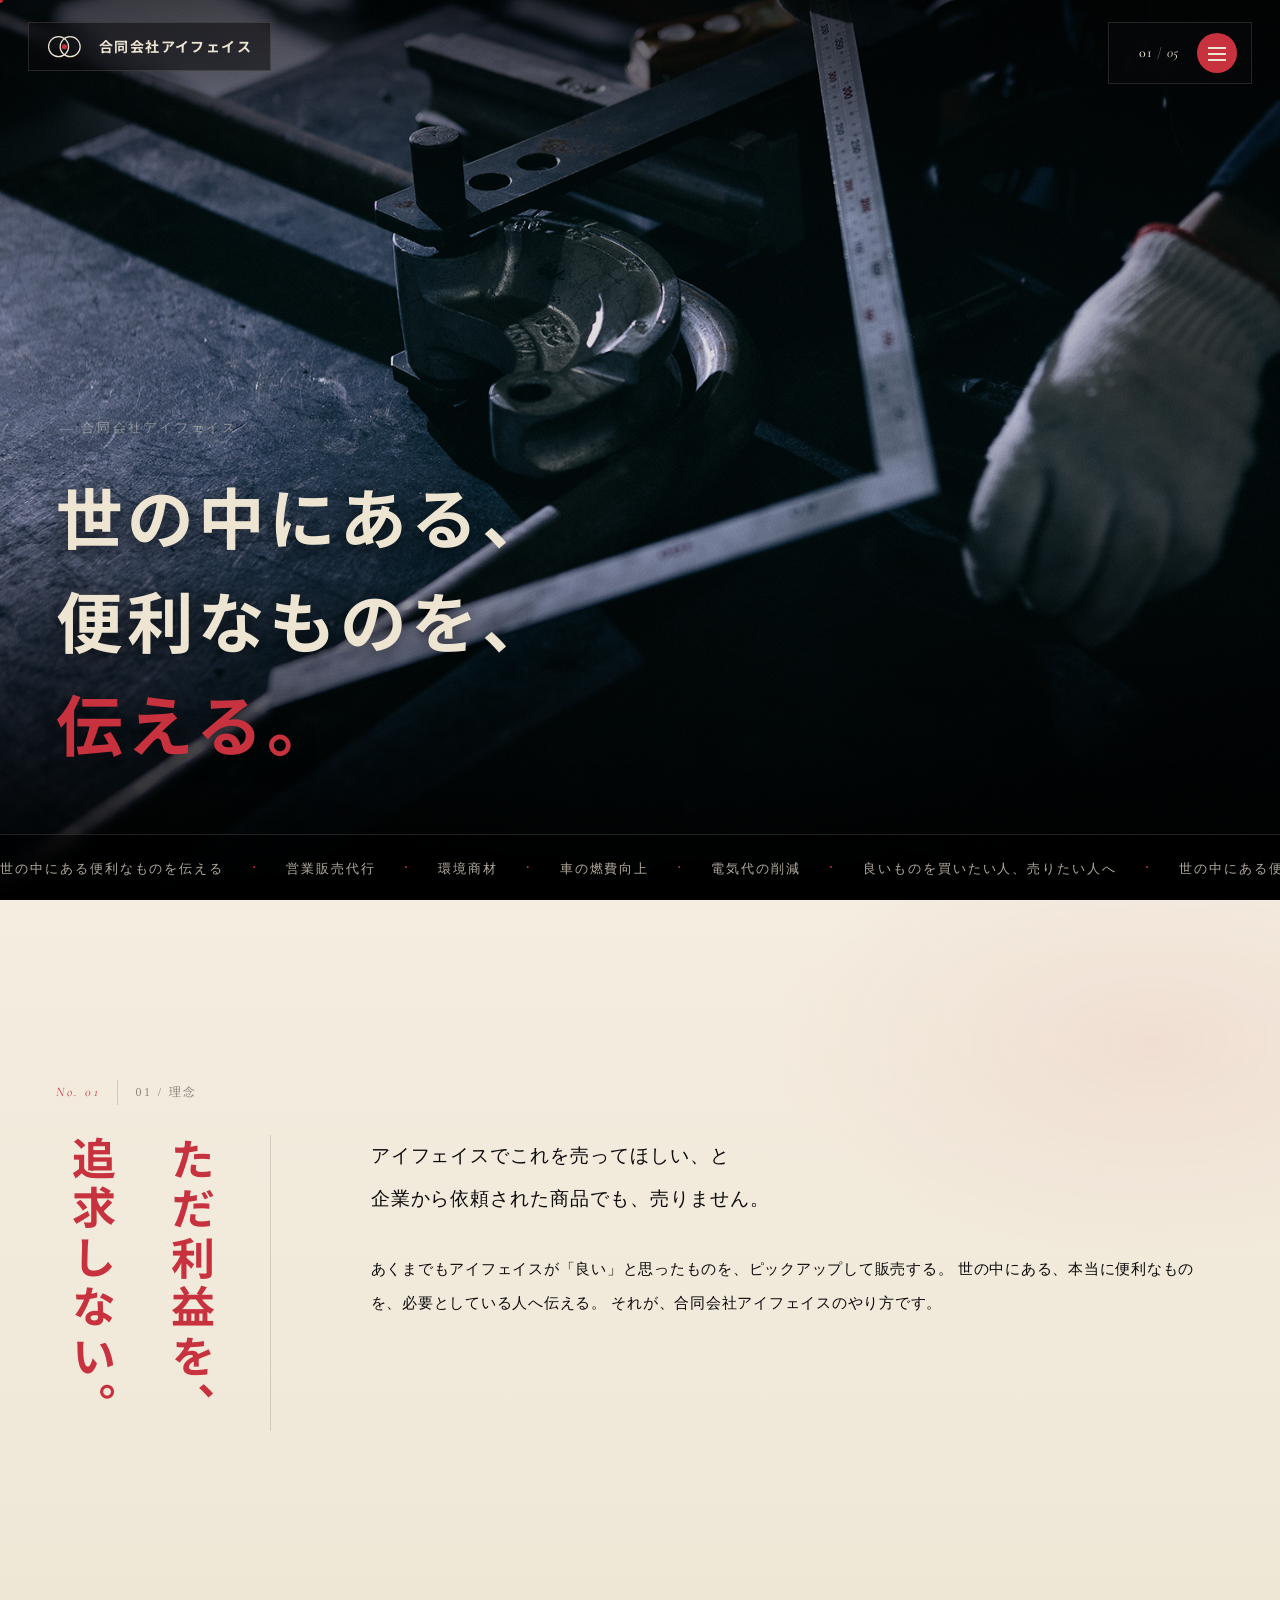
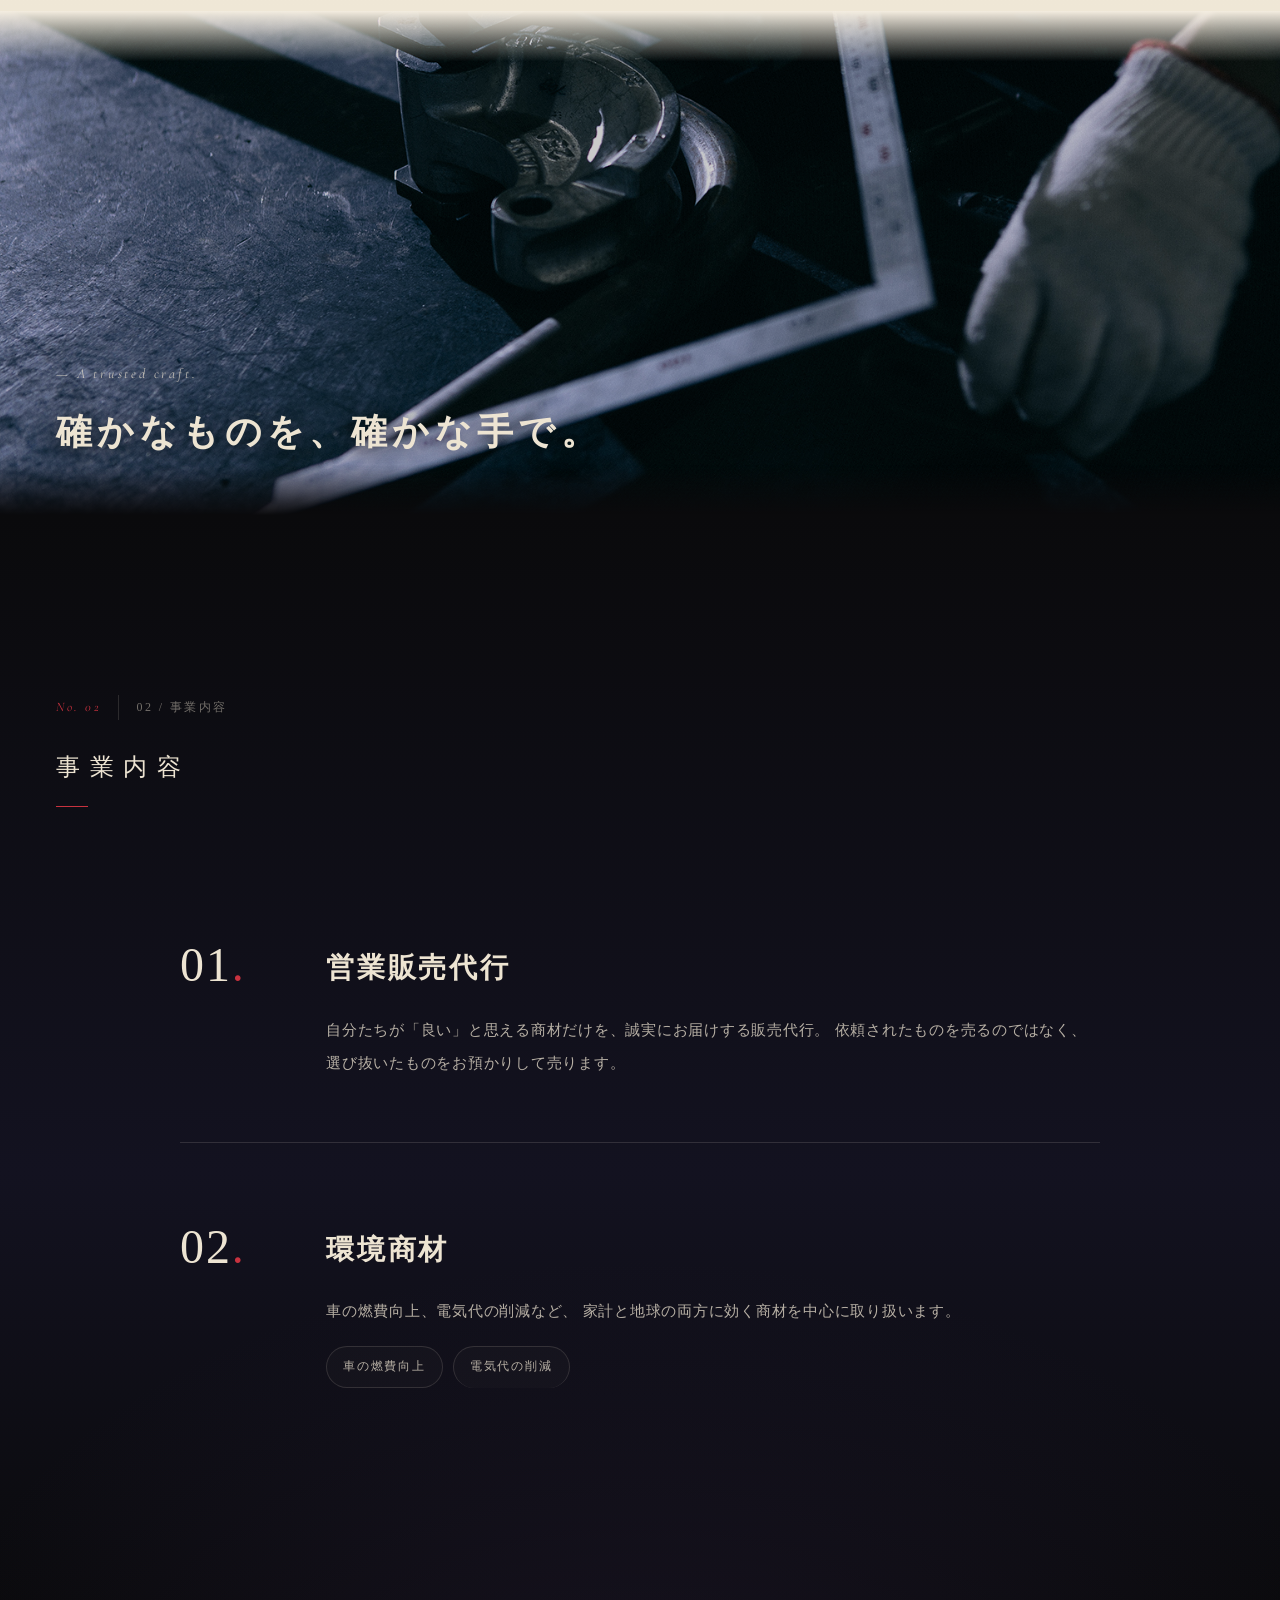
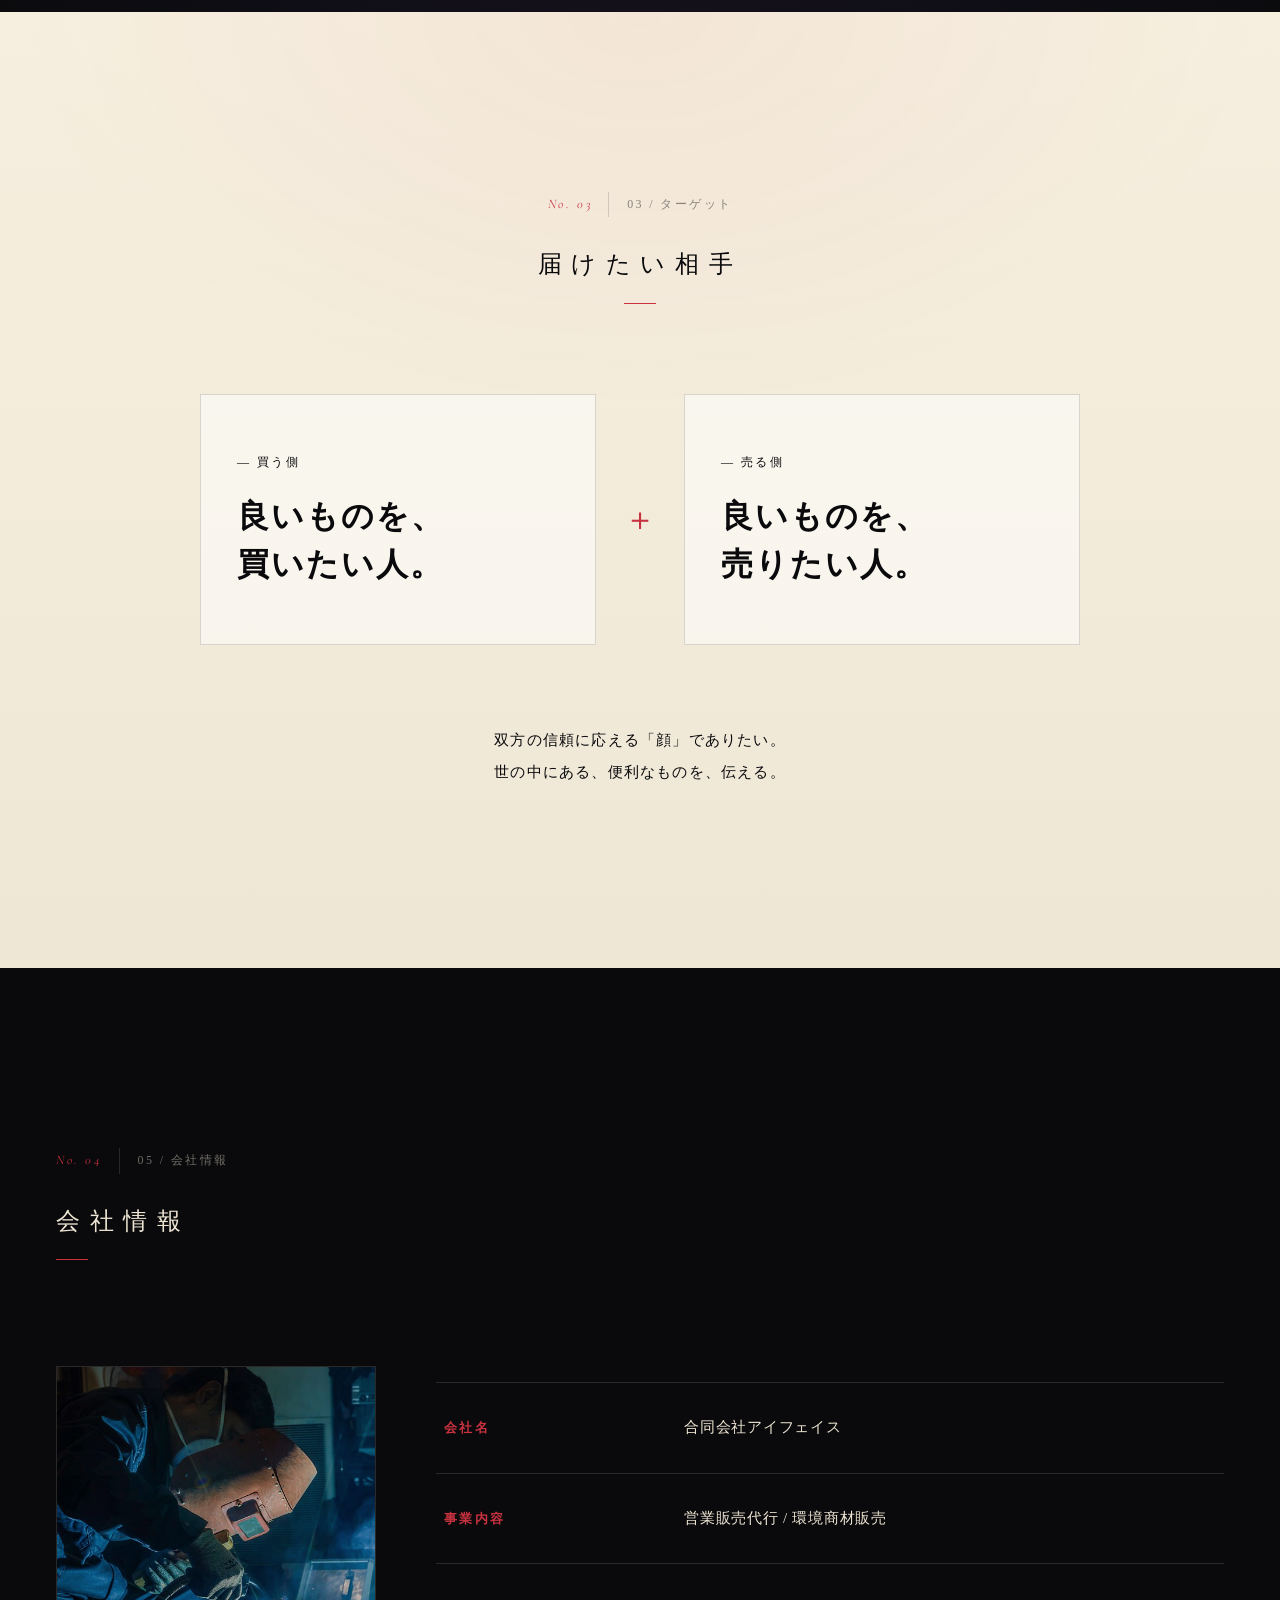
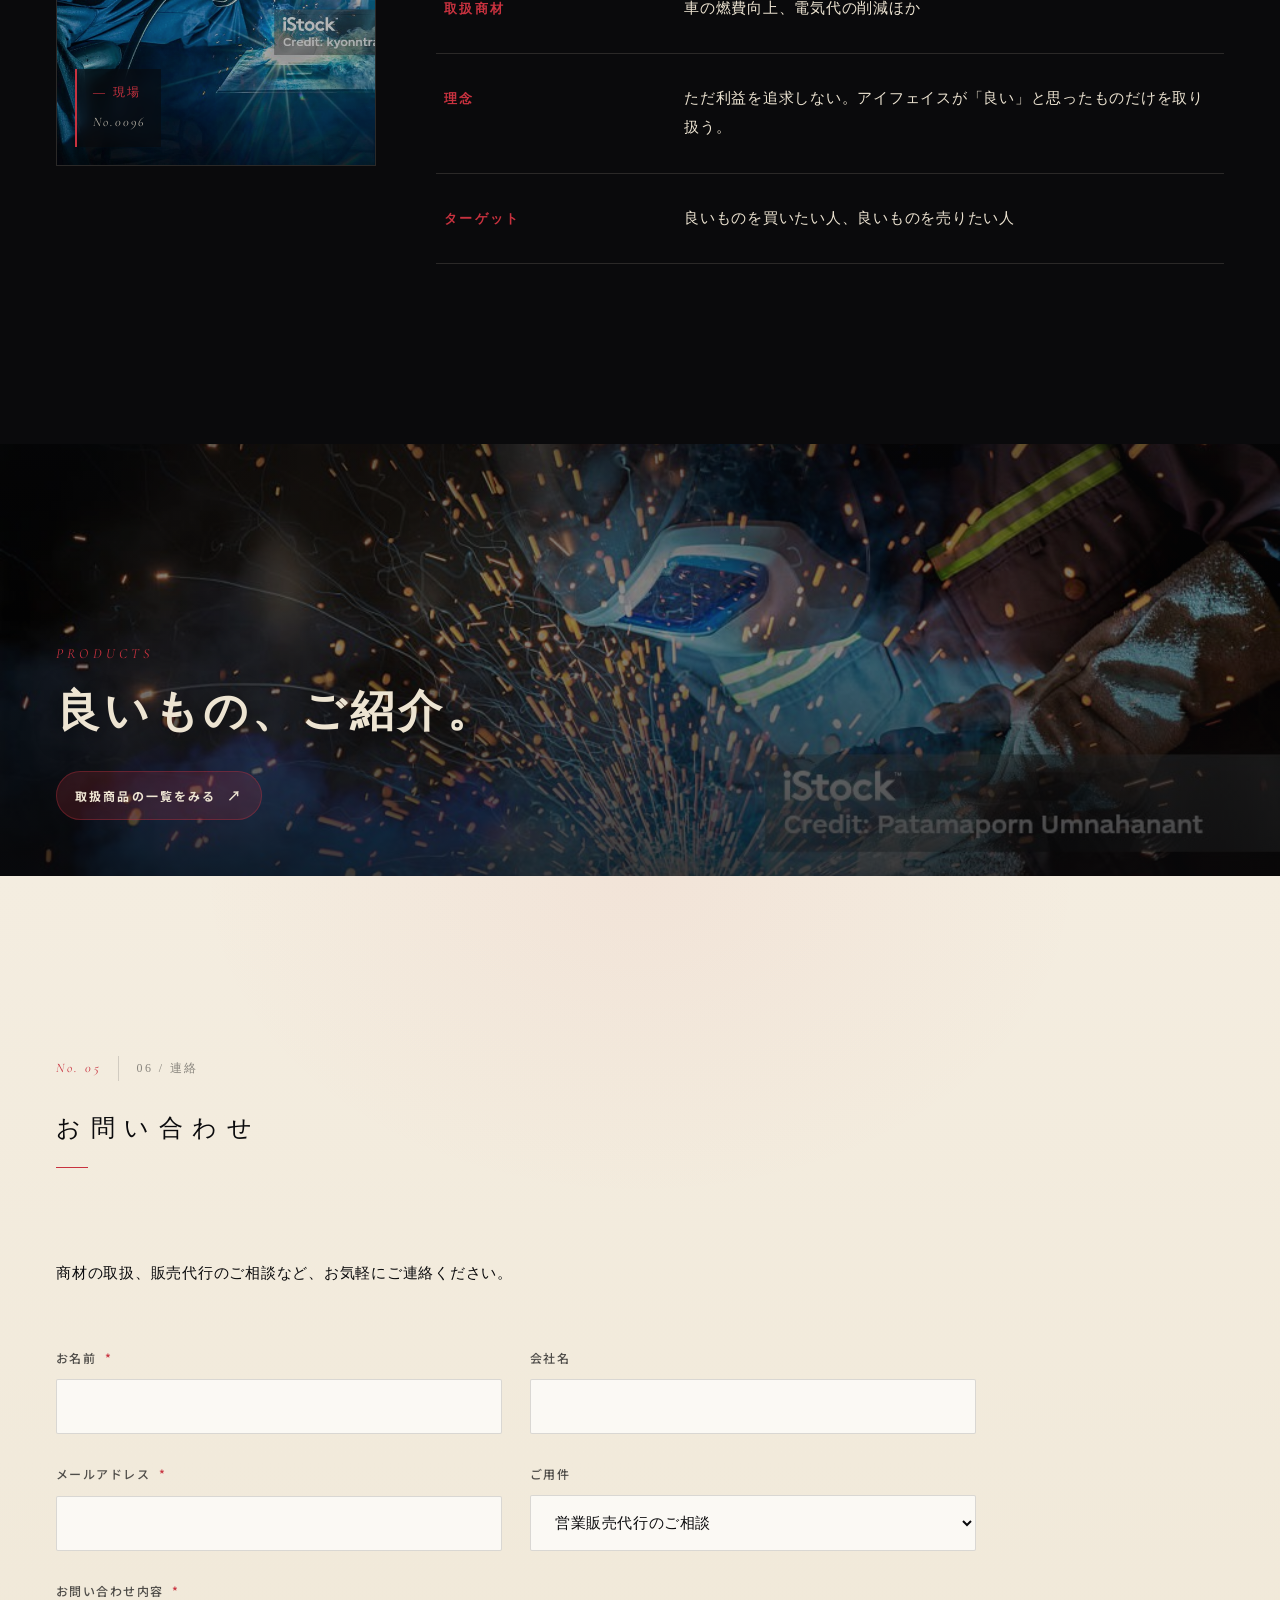
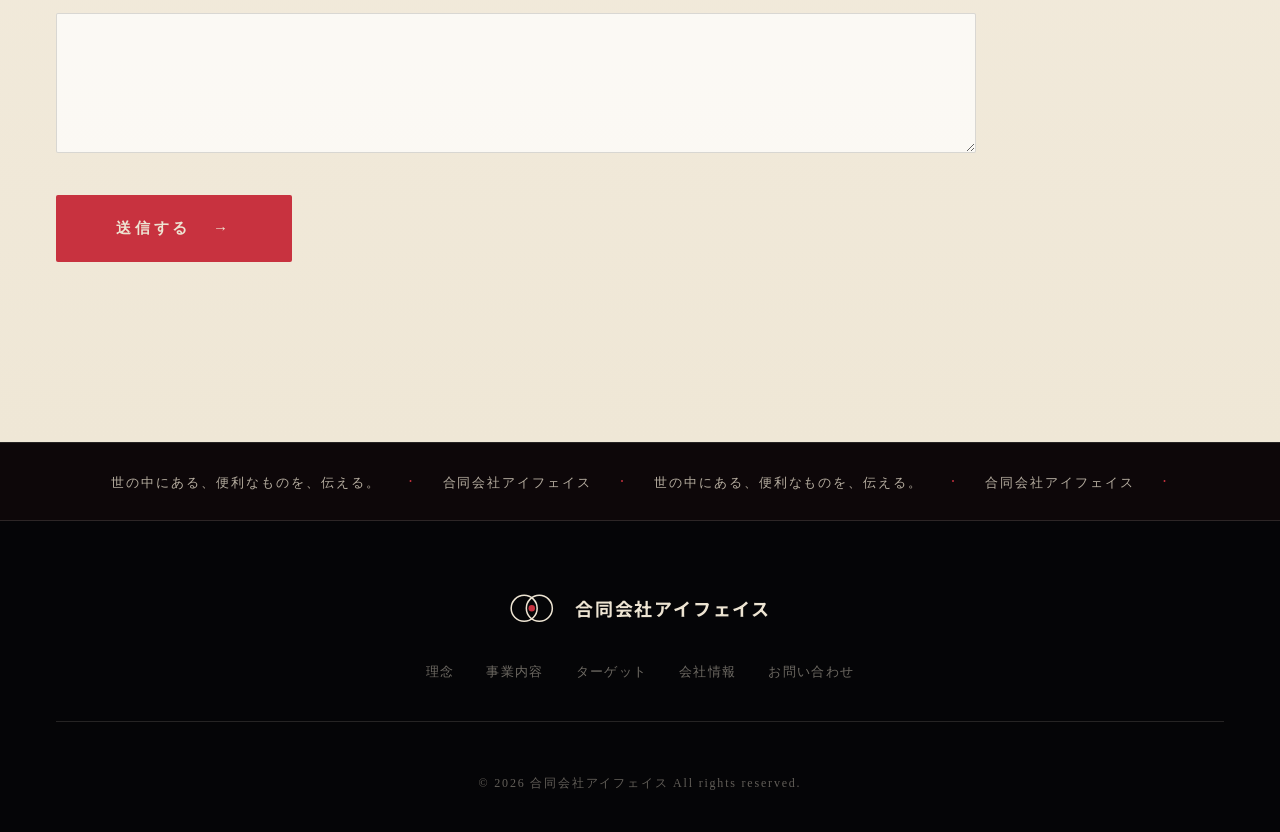
==== commit 5b60bfb7: "Add SVG logo (two overlapping circles + red dot), fix vertical-jp columns" ====
--- a/index.html
+++ b/index.html
@@ -8,7 +8,7 @@
   <link rel="preconnect" href="https://fonts.googleapis.com" />
   <link rel="preconnect" href="https://fonts.gstatic.com" crossorigin />
   <link href="https://fonts.googleapis.com/css2?family=Noto+Sans+JP:wght@300;400;500;700;900&family=Noto+Serif+JP:wght@400;500;700;900&family=Allura&family=Cormorant+Garamond:ital,wght@1,400;1,500&display=swap" rel="stylesheet" />
-  <link rel="stylesheet" href="assets/css/style.css?v=20260513f" />
+  <link rel="stylesheet" href="assets/css/style.css?v=20260513g" />
   <link rel="stylesheet" href="assets/css/products.css?v=20260513a" />
 </head>
 <body>
@@ -18,7 +18,12 @@
   <header class="site-header" id="siteHeader">
     <div class="header-inner">
       <a href="#top" class="logo">
-        <span class="logo-row1"><span class="dot"></span>合同会社アイフェイス</span>
+        <svg class="logo-mark" viewBox="0 0 38 26" xmlns="http://www.w3.org/2000/svg" aria-hidden="true">
+          <circle cx="11" cy="13" r="9.5" fill="none" stroke="currentColor" stroke-width="1.2"/>
+          <circle cx="22" cy="13" r="9.5" fill="none" stroke="currentColor" stroke-width="1.2"/>
+          <circle cx="16.5" cy="13" r="2.4" fill="#c8323f"/>
+        </svg>
+        <span class="logo-row1">合同会社アイフェイス</span>
       </a>
       <div class="header-right">
         <span class="page-no" id="pageNo"><em>00</em><span class="sep">/</span>05</span>
@@ -41,6 +46,7 @@
   </header>
 
   <main id="top">
+    <!-- 01: HERO -->
     <section class="hero" data-page="01">
       <div class="hero-photo" aria-hidden="true">
         <div class="ph-img"></div>
@@ -95,6 +101,7 @@
       </div>
     </section>
 
+    <!-- 02: PHILOSOPHY (LIGHT) -->
     <section class="section philosophy light" id="about" data-page="02">
       <div class="container">
         <div class="section-num light">
@@ -104,9 +111,8 @@
         <div class="philo-grid">
           <div class="philo-title">
             <h2 class="vertical-jp">
-              <span>た</span><span>だ</span><span>利</span><span>益</span><span>を</span>
-              <span class="break"></span>
-              <span>追</span><span>求</span><span>し</span><span>な</span><span>い</span><span class="punct">。</span>
+              <span class="vj-col">ただ利益を、</span>
+              <span class="vj-col">追求しない。</span>
             </h2>
           </div>
           <div class="philo-body">
@@ -124,6 +130,7 @@
       </div>
     </section>
 
+    <!-- PHOTO STRIP (video) -->
     <section class="photo-strip" aria-hidden="true">
       <video class="ps-video" autoplay muted loop playsinline poster="assets/img/gap_0096.jpg">
         <source src="assets/img/istockphoto-2220825330-640_adpp_is.mp4" type="video/mp4" />
@@ -135,6 +142,7 @@
       </p>
     </section>
 
+    <!-- 03: BUSINESS (DARK) -->
     <section class="section business" id="business" data-page="03">
       <div class="container">
         <div class="section-num">
@@ -175,6 +183,7 @@
       </div>
     </section>
 
+    <!-- 04: TARGET (LIGHT) -->
     <section class="section target light" id="target" data-page="04">
       <div class="container">
         <div class="section-num center light">
@@ -200,6 +209,7 @@
       </div>
     </section>
 
+    <!-- 05: COMPANY (DARK) -->
     <section class="section company" id="company" data-page="05">
       <div class="container">
         <div class="section-num">
@@ -227,6 +237,7 @@
       </div>
     </section>
 
+    <!-- PHOTO BANNER -->
     <a class="photo-banner banner-link" href="products.html" target="_blank" rel="noopener">
       <div class="pb-img" aria-hidden="true"></div>
       <div class="pb-overlay" aria-hidden="true"></div>
@@ -237,6 +248,7 @@
       </div>
     </a>
 
+    <!-- 06: CONTACT (LIGHT) -->
     <section class="section contact light" id="contact" data-page="05">
       <div class="container">
         <div class="section-num light">
@@ -280,12 +292,18 @@
       </div>
     </div>
     <div class="container">
-      <p class="f-logo"><span class="dot"></span>合同会社アイフェイス</p>
+      <p class="f-logo">
+        <svg class="logo-mark f-mark" viewBox="0 0 48 32" xmlns="http://www.w3.org/2000/svg" aria-hidden="true">
+          <circle cx="14" cy="16" r="12" fill="none" stroke="currentColor" stroke-width="1.4"/>
+          <circle cx="28" cy="16" r="12" fill="none" stroke="currentColor" stroke-width="1.4"/>
+          <circle cx="21" cy="16" r="3" fill="#c8323f"/>
+        </svg>
+        合同会社アイフェイス
+      </p>
       <ul class="f-nav">
         <li><a href="#about">理念</a></li>
         <li><a href="#business">事業内容</a></li>
         <li><a href="#target">ターゲット</a></li>
-        <li><a href="products.html" target="_blank" rel="noopener">取扱商品</a></li>
         <li><a href="#company">会社情報</a></li>
         <li><a href="#contact">お問い合わせ</a></li>
       </ul>
--- a/assets/css/style.css
+++ b/assets/css/style.css
@@ -1,26 +1,60 @@
-/* iface */
+/* ============================================
+   合同会社アイフェイス
+   ============================================ */
 :root {
-  --bg: #0a0a0c; --bg-2: #111114; --bg-3: #060608;
-  --paper: #ede4d2; --paper-2: #f6efdf; --paper-light: #f4ede0;
-  --paper-dim: rgba(237,228,210,0.75); --paper-mute: rgba(237,228,210,0.45);
-  --ink: #0a0a0c; --ink-2: #2a2622; --ink-dim: rgba(10,10,12,0.7); --ink-mute: rgba(10,10,12,0.45);
-  --red: #c8323f; --red-2: #a82834; --red-soft: rgba(200,50,63,0.35);
-  --line: rgba(237,228,210,0.14); --line-d: rgba(10,10,12,0.14);
+  --bg: #0a0a0c;
+  --bg-2: #111114;
+  --bg-3: #060608;
+  --paper: #ede4d2;
+  --paper-2: #f6efdf;
+  --paper-light: #f4ede0;
+  --paper-light-2: #ede4d2;
+  --paper-dim: rgba(237,228,210,0.75);
+  --paper-mute: rgba(237,228,210,0.45);
+  --ink: #0a0a0c;
+  --ink-2: #2a2622;
+  --ink-dim: rgba(10,10,12,0.7);
+  --ink-mute: rgba(10,10,12,0.45);
+  --red: #c8323f;
+  --red-2: #a82834;
+  --red-soft: rgba(200,50,63,0.35);
+  --line: rgba(237,228,210,0.14);
+  --line-d: rgba(10,10,12,0.14);
   --jp: "Noto Sans JP", "Hiragino Sans", "Yu Gothic", sans-serif;
   --jp-s: "Noto Serif JP", "Hiragino Mincho ProN", "Yu Mincho", serif;
+  --script: "Allura", cursive;
   --serif-it: "Cormorant Garamond", "Times New Roman", serif;
   --max: 1280px;
 }
+
 * { box-sizing: border-box; margin: 0; padding: 0; }
 html { scroll-behavior: smooth; background: var(--bg); cursor: none; }
-body { font-family: var(--jp); color: var(--paper); background: var(--bg); line-height: 1.95; font-weight: 400; -webkit-font-smoothing: antialiased; overflow-x: hidden; cursor: none; }
-img, video { max-width: 100%; display: block; }
+body {
+  font-family: var(--jp);
+  color: var(--paper);
+  background: var(--bg);
+  line-height: 1.95;
+  font-weight: 400;
+  -webkit-font-smoothing: antialiased;
+  overflow-x: hidden;
+  cursor: none;
+}
+img { max-width: 100%; display: block; }
 a, button, input, textarea, select { cursor: none; }
 a { color: inherit; text-decoration: none; transition: color .25s, opacity .25s; }
 em, i { font-style: normal; }
 ul, ol { list-style: none; }
+
 .container { max-width: var(--max); margin: 0 auto; padding: 0 56px; }
-.cursor-dot, .cursor-ring { position: fixed; top: 0; left: 0; pointer-events: none; z-index: 9999; transform: translate(-50%, -50%); mix-blend-mode: difference; }
+
+/* ============== CUSTOM CURSOR ============== */
+.cursor-dot, .cursor-ring {
+  position: fixed; top: 0; left: 0;
+  pointer-events: none;
+  z-index: 9999;
+  transform: translate(-50%, -50%);
+  mix-blend-mode: difference;
+}
 .cursor-dot { width: 6px; height: 6px; border-radius: 50%; background: var(--red); transition: opacity .2s; }
 .cursor-ring { width: 36px; height: 36px; border: 1px solid var(--paper); border-radius: 50%; transition: transform .25s cubic-bezier(.22,.61,.36,1), width .3s, height .3s, opacity .3s, border-color .3s; }
 .cursor-ring.hover { width: 56px; height: 56px; border-color: var(--red); }
@@ -29,17 +63,48 @@
   a, button, input, textarea, select { cursor: auto; }
   .cursor-dot, .cursor-ring { display: none; }
 }
+
+/* ============== HEADER ============== */
 .site-header { position: fixed; top: 0; left: 0; right: 0; z-index: 100; pointer-events: none; }
 .site-header > * { pointer-events: auto; }
 .header-inner { display: flex; align-items: flex-start; justify-content: space-between; padding: 22px 28px; }
-.logo { display: inline-flex; align-items: center; background: rgba(10,10,12,0.55); backdrop-filter: blur(8px); padding: 12px 20px; border: 1px solid var(--line); }
-.logo-row1 { display: inline-flex; align-items: center; gap: 8px; font-family: var(--jp); font-size: 14px; font-weight: 700; letter-spacing: 0.1em; color: var(--paper); }
-.logo-row1 .dot { width: 7px; height: 7px; border-radius: 50%; background: var(--red); }
-.header-right { display: flex; align-items: center; gap: 18px; background: rgba(10,10,12,0.55); backdrop-filter: blur(8px); padding: 10px 14px; border: 1px solid var(--line); }
+.logo {
+  display: inline-flex; align-items: center; gap: 12px;
+  background: rgba(10,10,12,0.55);
+  backdrop-filter: blur(8px);
+  padding: 10px 18px;
+  border: 1px solid var(--line);
+  transition: background .35s, border-color .35s, color .35s;
+}
+.logo-mark { width: 40px; height: auto; color: var(--paper); display: block; flex-shrink: 0; }
+.logo-mark.f-mark { width: 52px; }
+.logo-row1 {
+  font-family: var(--jp);
+  font-size: 14px; font-weight: 700;
+  letter-spacing: 0.1em;
+  color: var(--paper);
+}
+
+.header-right {
+  display: flex; align-items: center; gap: 18px;
+  background: rgba(10,10,12,0.55);
+  backdrop-filter: blur(8px);
+  padding: 10px 14px;
+  border: 1px solid var(--line);
+  transition: background .35s, border-color .35s, color .35s;
+}
 .page-no { font-family: var(--serif-it); font-style: italic; font-size: 14px; color: var(--paper); letter-spacing: 0.05em; min-width: 56px; text-align: right; }
 .page-no em { font-weight: 500; }
 .page-no .sep { color: var(--paper-mute); margin: 0 4px; font-style: normal; }
-.menu-toggle { width: 40px; height: 40px; border-radius: 50%; background: var(--red); border: 0; position: relative; transition: background .3s, transform .3s; }
+
+.menu-toggle {
+  width: 40px; height: 40px;
+  border-radius: 50%;
+  background: var(--red);
+  border: 0;
+  position: relative;
+  transition: background .3s, transform .3s;
+}
 .menu-toggle:hover { background: var(--red-2); transform: scale(1.06); }
 .menu-toggle span { position: absolute; left: 11px; right: 11px; height: 1.5px; background: var(--paper); transition: transform .3s, opacity .3s; }
 .menu-toggle span:nth-child(1) { top: 14px; }
@@ -48,140 +113,536 @@
 .menu-toggle.open span:nth-child(1) { transform: translateY(6px) rotate(45deg); }
 .menu-toggle.open span:nth-child(2) { opacity: 0; }
 .menu-toggle.open span:nth-child(3) { transform: translateY(-6px) rotate(-45deg); }
-.nav-panel { position: fixed; top: 0; right: 0; bottom: 0; width: min(440px, 92vw); background: var(--bg-3); border-left: 1px solid var(--line); padding: 120px 48px 40px; transform: translateX(100%); transition: transform .55s cubic-bezier(.22,.61,.36,1); z-index: 90; display: flex; flex-direction: column; }
+
+/* invert header colors when over light bg */
+body.over-light .logo {
+  background: rgba(255,255,255,0.7);
+  border-color: var(--line-d);
+}
+body.over-light .logo-row1 { color: var(--ink); }
+body.over-light .header-right {
+  background: rgba(255,255,255,0.7);
+  border-color: var(--line-d);
+}
+body.over-light .page-no { color: var(--ink); }
+body.over-light .page-no .sep { color: var(--ink-mute); }
+
+.nav-panel {
+  position: fixed; top: 0; right: 0; bottom: 0;
+  width: min(440px, 92vw);
+  background: var(--bg-3);
+  border-left: 1px solid var(--line);
+  padding: 120px 48px 40px;
+  transform: translateX(100%);
+  transition: transform .55s cubic-bezier(.22,.61,.36,1);
+  z-index: 90;
+  display: flex; flex-direction: column;
+}
 .nav-panel.open { transform: translateX(0); }
 .nav-panel ul { display: grid; gap: 4px; }
-.nav-panel a { display: grid; grid-template-columns: 56px 1fr; align-items: baseline; gap: 18px; padding: 22px 0; border-bottom: 1px solid var(--line); transition: padding .3s; }
+.nav-panel a {
+  display: grid;
+  grid-template-columns: 56px 1fr;
+  align-items: baseline;
+  gap: 18px;
+  padding: 22px 0;
+  border-bottom: 1px solid var(--line);
+  transition: padding .3s;
+}
 .nav-panel a:hover { padding-left: 8px; }
-.nav-panel a em { font-family: var(--jp); font-size: 18px; color: var(--red); letter-spacing: 0.08em; }
-.nav-panel a .ja { font-family: var(--jp); font-size: 18px; font-weight: 700; color: var(--paper); letter-spacing: 0.1em; }
-.nav-foot { margin-top: auto; padding-top: 40px; font-family: var(--jp); font-size: 13px; color: var(--paper-mute); letter-spacing: 0.1em; line-height: 1.9; }
-.hero { position: relative; height: 100vh; min-height: 700px; overflow: hidden; background: #000; }
+.nav-panel a em { font-family: var(--jp-s); font-size: 18px; color: var(--red); letter-spacing: 0.08em; }
+.nav-panel a .ja { font-family: var(--jp-s); font-size: 20px; font-weight: 700; color: var(--paper); letter-spacing: 0.1em; }
+.nav-foot { margin-top: auto; padding-top: 40px; font-family: var(--jp-s); font-size: 13px; color: var(--paper-mute); letter-spacing: 0.1em; line-height: 1.9; }
+
+/* ============== HERO ============== */
+.hero {
+  position: relative;
+  height: 100vh;
+  min-height: 700px;
+  overflow: hidden;
+  background: #000;
+}
 .hero-photo { position: absolute; inset: 0; z-index: 0; }
-.ph-img { position: absolute; inset: 0; background-image: url("../img/gap_0096.jpg"); background-size: cover; background-position: center; filter: brightness(0.85) contrast(1.05) saturate(0.85); z-index: 2; }
+.ph-img {
+  position: absolute; inset: 0;
+  background-image: url("../img/gap_0096.jpg");
+  background-size: cover;
+  background-position: center;
+  filter: brightness(0.85) contrast(1.05) saturate(0.85);
+  z-index: 2;
+}
 .ph-fallback { position: absolute; inset: 0; z-index: 1; }
 .ph-base { position: absolute; inset: 0; background: radial-gradient(ellipse 75% 65% at 50% 55%, #1a1611 0%, #0a0805 55%, #020100 100%); }
 .ph-shapes { position: absolute; inset: 0; }
-.bolt { position: absolute; border-radius: 50%; background: radial-gradient(circle at 35% 35%, #6e5b40 0%, #38291a 35%, #15100a 80%); box-shadow: inset 0 0 18px rgba(0,0,0,0.85), inset 4px 8px 12px rgba(220,180,130,0.18), 0 12px 30px rgba(0,0,0,0.6); }
+.bolt {
+  position: absolute;
+  border-radius: 50%;
+  background: radial-gradient(circle at 35% 35%, #6e5b40 0%, #38291a 35%, #15100a 80%);
+  box-shadow: inset 0 0 18px rgba(0,0,0,0.85), inset 4px 8px 12px rgba(220,180,130,0.18), 0 12px 30px rgba(0,0,0,0.6);
+}
 .bolt.b1 { width: 220px; height: 220px; top: 18%; left: 18%; transform: rotate(-8deg); }
 .bolt.b2 { width: 180px; height: 180px; top: 38%; left: 42%; transform: rotate(12deg); }
 .bolt.b3 { width: 260px; height: 260px; top: 22%; left: 62%; transform: rotate(-4deg); }
-.ph-vignette { position: absolute; inset: 0; z-index: 3; background: radial-gradient(ellipse 110% 95% at 50% 50%, transparent 30%, rgba(0,0,0,0.5) 78%, rgba(0,0,0,0.9) 100%), linear-gradient(180deg, rgba(0,0,0,0.5) 0%, transparent 25%, transparent 55%, rgba(0,0,0,0.92) 100%); }
-.ph-grain { position: absolute; inset: 0; z-index: 4; background-image: repeating-radial-gradient(circle at 22% 28%, rgba(237,228,210,0.022) 0 1px, transparent 1px 4px); mix-blend-mode: overlay; opacity: 0.9; }
-.hero-script { position: absolute; left: 0; right: 0; bottom: 14vh; padding: 0 56px; z-index: 5; pointer-events: none; }
-.hero-eyebrow { display: block; font-family: var(--jp); font-size: 12px; color: var(--paper-mute); letter-spacing: 0.22em; margin-bottom: 22px; padding-left: 4px; }
-.big-jp { display: block; font-family: var(--jp); font-size: clamp(34px, 5.2vw, 76px); font-weight: 700; line-height: 1.55; color: var(--paper); letter-spacing: 0.06em; text-shadow: 0 4px 24px rgba(0,0,0,0.7); }
+
+.ph-vignette {
+  position: absolute; inset: 0;
+  z-index: 3;
+  background:
+    radial-gradient(ellipse 110% 95% at 50% 50%, transparent 30%, rgba(0,0,0,0.5) 78%, rgba(0,0,0,0.9) 100%),
+    linear-gradient(180deg, rgba(0,0,0,0.5) 0%, transparent 25%, transparent 55%, rgba(0,0,0,0.92) 100%);
+}
+.ph-grain {
+  position: absolute; inset: 0;
+  z-index: 4;
+  background-image:
+    repeating-radial-gradient(circle at 22% 28%, rgba(237,228,210,0.022) 0 1px, transparent 1px 4px),
+    repeating-radial-gradient(circle at 75% 65%, rgba(237,228,210,0.018) 0 1px, transparent 1px 3px);
+  mix-blend-mode: overlay; opacity: 0.9;
+}
+
+.hero-vert {
+  position: absolute;
+  top: 16vh;
+  right: 56px;
+  z-index: 5;
+  writing-mode: vertical-rl;
+  text-orientation: mixed;
+  font-family: var(--jp-s);
+  font-size: 14px;
+  font-weight: 500;
+  letter-spacing: 0.5em;
+  line-height: 2;
+  color: var(--paper-dim);
+  padding-left: 24px;
+  border-left: 1px solid var(--line);
+}
+
+.hero-stamp {
+  position: absolute;
+  top: 14vh;
+  left: 56px;
+  z-index: 5;
+  width: 100px; height: 100px;
+  display: flex; align-items: center; justify-content: center;
+  border: 2px solid var(--red);
+  border-radius: 50%;
+  transform: rotate(-8deg);
+  box-shadow: 0 0 0 3px rgba(200,50,63,0.06), inset 0 0 6px rgba(200,50,63,0.25);
+  background: rgba(200,50,63,0.08);
+  flex-direction: column;
+  gap: 2px;
+}
+.hero-stamp .seal-jp { font-family: var(--jp-s); font-size: 30px; font-weight: 700; color: var(--red); line-height: 1; }
+.hero-stamp .seal-en { font-family: var(--jp-s); font-size: 9px; color: var(--red); text-align: center; line-height: 1.4; letter-spacing: 0.08em; }
+
+.hero-script {
+  position: absolute;
+  left: 0; right: 0;
+  bottom: 14vh;
+  padding: 0 56px;
+  z-index: 5;
+  pointer-events: none;
+}
+.hero-eyebrow { display: block; font-family: var(--jp-s); font-size: 13px; color: var(--paper-mute); letter-spacing: 0.2em; margin-bottom: 24px; padding-left: 4px; }
+.big-jp {
+  display: block;
+  font-family: var(--jp);
+  font-size: clamp(34px, 5.2vw, 76px);
+  font-weight: 700;
+  line-height: 1.55;
+  color: var(--paper);
+  letter-spacing: 0.06em;
+  text-shadow: 0 4px 24px rgba(0,0,0,0.7);
+}
 .big-jp span { display: block; }
 .big-jp .red { color: var(--red); text-shadow: 0 4px 24px rgba(0,0,0,0.7); }
-.hero-ticker { position: absolute; bottom: 0; left: 0; right: 0; z-index: 5; padding: 16px 0; background: rgba(0,0,0,0.55); backdrop-filter: blur(6px); border-top: 1px solid var(--line); overflow: hidden; white-space: nowrap; }
-.ticker-track { display: inline-flex; align-items: center; gap: 28px; animation: ticker 60s linear infinite; font-family: var(--jp); font-size: 12px; color: var(--paper-dim); letter-spacing: 0.15em; }
+
+.hero-ticker {
+  position: absolute;
+  bottom: 0; left: 0; right: 0;
+  z-index: 5;
+  padding: 16px 0;
+  background: rgba(0,0,0,0.55);
+  backdrop-filter: blur(6px);
+  border-top: 1px solid var(--line);
+  overflow: hidden;
+  white-space: nowrap;
+}
+.ticker-track {
+  display: inline-flex;
+  align-items: center;
+  gap: 28px;
+  animation: ticker 60s linear infinite;
+  font-family: var(--jp-s);
+  font-size: 13px;
+  color: var(--paper-dim);
+  letter-spacing: 0.15em;
+}
 .ticker-track span { display: inline-block; }
 .ticker-track .dotmark { color: var(--red); font-size: 16px; transform: translateY(-1px); }
 @keyframes ticker { from { transform: translateX(0); } to { transform: translateX(-50%); } }
-.section { padding: 160px 0; position: relative; }
+
+/* ============== SECTION COMMON ============== */
+.section { padding: 180px 0; position: relative; }
+
 .section-num { display: flex; align-items: baseline; gap: 18px; margin-bottom: 24px; }
 .section-num.center { justify-content: center; }
-.section-num .num-en { font-family: var(--serif-it); font-style: italic; font-size: 13px; color: var(--red); letter-spacing: 0.2em; padding-right: 16px; border-right: 1px solid var(--line); }
-.section-num .num-jp { font-family: var(--jp); font-size: 12px; color: var(--paper-mute); letter-spacing: 0.2em; }
+.section-num .num-en {
+  font-family: var(--serif-it);
+  font-style: italic;
+  font-size: 13px;
+  color: var(--red);
+  letter-spacing: 0.2em;
+  padding-right: 16px;
+  border-right: 1px solid var(--line);
+}
+.section-num .num-jp { font-family: var(--jp-s); font-size: 12px; color: var(--paper-mute); letter-spacing: 0.2em; }
 .section-num.light .num-en { border-right-color: var(--line-d); }
 .section-num.light .num-jp { color: var(--ink-mute); }
-.head-jp { font-family: var(--jp); font-size: clamp(18px, 1.8vw, 22px); font-weight: 700; letter-spacing: 0.3em; color: var(--paper); margin-bottom: 72px; position: relative; display: inline-block; padding-bottom: 14px; }
-.head-jp::after { content: ""; position: absolute; left: 0; bottom: 0; width: 28px; height: 1px; background: var(--red); }
+
+.head-jp {
+  font-family: var(--jp-s);
+  font-size: clamp(20px, 2vw, 24px);
+  font-weight: 500;
+  letter-spacing: 0.4em;
+  color: var(--paper);
+  margin-bottom: 90px;
+  position: relative;
+  display: inline-block;
+  padding-bottom: 16px;
+}
+.head-jp::after { content: ""; position: absolute; left: 0; bottom: 0; width: 32px; height: 1px; background: var(--red); }
 .head-jp.center { display: block; text-align: center; }
 .head-jp.center::after { left: 50%; transform: translateX(-50%); }
 .head-jp.light { color: var(--ink); }
-.section.light { background: var(--paper-light); color: var(--ink); }
-.section.light h3, .section.light .lead, .section.light p { color: var(--ink); }
-.philosophy.light { background: linear-gradient(180deg, #f4ede0 0%, #efe7d6 100%); position: relative; overflow: hidden; }
+
+/* ============== LIGHT section base ============== */
+.section.light {
+  background: var(--paper-light);
+  color: var(--ink);
+}
+.section.light h3,
+.section.light .lead,
+.section.light p { color: var(--ink); }
+.section.light .ticker-track { color: var(--ink-dim); }
+
+/* ============== 02 PHILOSOPHY (LIGHT) ============== */
+.philosophy.light {
+  background:
+    radial-gradient(ellipse 50% 50% at 90% 20%, rgba(200,50,63,0.07), transparent 60%),
+    linear-gradient(180deg, #f4ede0 0%, #efe7d6 100%);
+  position: relative;
+  overflow: hidden;
+}
+.floating-kanji { position: absolute; inset: 0; pointer-events: none; z-index: 0; }
+.floating-kanji span {
+  position: absolute;
+  left: var(--x); top: var(--y);
+  font-family: var(--jp-s);
+  font-size: clamp(80px, 12vw, 180px);
+  font-weight: 900;
+  color: rgba(237,228,210,0.025);
+  line-height: 1;
+  user-select: none;
+  animation: floatKanji 16s ease-in-out infinite;
+  animation-delay: var(--d);
+}
+.floating-kanji.light span { color: rgba(10,10,12,0.04); }
+@keyframes floatKanji {
+  0%, 100% { transform: translateY(0) rotate(0deg); }
+  50% { transform: translateY(-30px) rotate(2deg); }
+}
 .philosophy .container { position: relative; z-index: 1; }
-.philo-grid { display: grid; grid-template-columns: auto 1fr; gap: 80px; align-items: start; margin-top: 24px; }
-.philo-title { position: relative; padding-right: 36px; border-right: 1px solid var(--line-d); }
-.vertical-jp { writing-mode: vertical-rl; text-orientation: mixed; font-family: var(--jp); font-size: clamp(28px, 3.6vw, 44px); font-weight: 700; line-height: 1.5; color: var(--red); letter-spacing: 0.12em; height: 380px; display: flex; flex-direction: row-reverse; align-items: flex-start; }
-.vertical-jp span { display: inline-block; }
-.vertical-jp .break { display: block; width: 100%; height: 22px; flex: 0 0 100%; }
-.vertical-jp .punct { transform: translate(0.2em, -0.5em); display: inline-block; }
+
+.philo-grid {
+  display: grid;
+  grid-template-columns: auto 1fr;
+  gap: 100px;
+  align-items: start;
+  margin-top: 30px;
+}
+.philo-title {
+  position: relative;
+  padding-right: 40px;
+  border-right: 1px solid var(--line-d);
+}
+.vertical-jp {
+  font-family: var(--jp);
+  font-size: clamp(28px, 3.6vw, 44px);
+  font-weight: 700;
+  line-height: 1.7;
+  color: var(--red);
+  letter-spacing: 0.12em;
+  display: flex;
+  flex-direction: row-reverse;
+  justify-content: flex-end;
+  gap: 24px;
+}
+.vertical-jp .vj-col {
+  writing-mode: vertical-rl;
+  text-orientation: mixed;
+  display: inline-block;
+}
+.brush-stroke {
+  margin-top: 28px;
+  width: 80px; height: 6px;
+  background: linear-gradient(90deg, transparent 0%, var(--red) 12%, var(--red-2) 50%, transparent 60%, var(--red) 75%, transparent 100%);
+  filter: blur(0.6px);
+  border-radius: 50%;
+  opacity: 0.85;
+  transform: rotate(-2deg);
+}
+
 .philo-body { position: relative; }
-.philo-body .lead { font-family: var(--jp); font-size: clamp(15px, 1.4vw, 18px); font-weight: 500; line-height: 2.1; color: var(--ink); margin-bottom: 28px; letter-spacing: 0.05em; }
-.philo-body p { font-family: var(--jp); font-size: 14.5px; line-height: 2.2; color: var(--ink-dim); letter-spacing: 0.05em; }
+.philo-body .lead {
+  font-family: var(--jp-s);
+  font-size: clamp(16px, 1.5vw, 20px);
+  font-weight: 500;
+  line-height: 2.2;
+  color: var(--ink);
+  margin-bottom: 32px;
+  letter-spacing: 0.05em;
+}
+.philo-body p {
+  font-family: var(--jp-s);
+  font-size: 15px;
+  line-height: 2.3;
+  color: var(--ink-dim);
+  letter-spacing: 0.05em;
+}
+.hanko {
+  position: absolute;
+  right: 0; bottom: -32px;
+  width: 80px; height: 80px;
+  border: 2px solid var(--red);
+  border-radius: 50%;
+  display: flex; align-items: center; justify-content: center;
+  transform: rotate(8deg);
+  background: rgba(200,50,63,0.06);
+  box-shadow: inset 0 0 6px rgba(200,50,63,0.25);
+}
+.hanko span { font-family: var(--jp-s); font-size: 32px; font-weight: 900; color: var(--red); line-height: 1; }
+
+/* ============== PHOTO STRIP ============== */
 .photo-strip { position: relative; height: 56vh; min-height: 380px; max-height: 560px; overflow: hidden; background: #000; }
 .ps-video { position: absolute; inset: 0; width: 100%; height: 100%; object-fit: cover; filter: brightness(0.78) contrast(1.05) saturate(0.9); transform: scale(1.04); }
 .ps-grain { position: absolute; inset: 0; background-image: repeating-radial-gradient(circle at 30% 40%, rgba(237,228,210,0.02) 0 1px, transparent 1px 4px); mix-blend-mode: overlay; }
 .photo-strip::before { content: ""; position: absolute; inset: 0; background: linear-gradient(180deg, rgba(244,237,224,1) 0%, rgba(244,237,224,0) 10%, transparent 90%, rgba(10,10,12,1) 100%); pointer-events: none; z-index: 2; }
 .ps-caption { position: absolute; left: 56px; bottom: 48px; z-index: 3; display: flex; flex-direction: column; gap: 10px; }
-.ps-cap-en { font-family: var(--serif-it); font-style: italic; font-size: 13px; letter-spacing: 0.2em; color: var(--paper-dim); }
-.ps-cap-jp { font-family: var(--jp); font-size: clamp(20px, 2.6vw, 30px); font-weight: 700; letter-spacing: 0.12em; color: var(--paper); text-shadow: 0 4px 24px rgba(0,0,0,0.7); }
-.business { background: linear-gradient(180deg, #0a0a0c 0%, #0e0e12 100%); }
-.biz-list { display: grid; gap: 30px; max-width: 920px; margin: 0 auto; }
-.biz-list li { display: grid; grid-template-columns: 90px 1fr; align-items: start; gap: 32px; padding: 38px 0; border-bottom: 1px solid var(--line); }
+.ps-cap-en { font-family: var(--serif-it); font-style: italic; font-size: 14px; letter-spacing: 0.2em; color: var(--paper-dim); }
+.ps-cap-jp { font-family: var(--jp-s); font-size: clamp(22px, 3vw, 36px); font-weight: 700; letter-spacing: 0.15em; color: var(--paper); text-shadow: 0 4px 24px rgba(0,0,0,0.7); }
+
+/* ============== 03 BUSINESS (DARK) ============== */
+.business {
+  background:
+    radial-gradient(ellipse 80% 60% at 50% 110%, rgba(40,30,60,0.4), transparent 70%),
+    linear-gradient(180deg, #0a0a0c 0%, #131220 60%, #0a0a0c 100%);
+}
+.biz-list { display: grid; gap: 36px; max-width: 920px; margin: 0 auto; }
+.biz-list li {
+  display: grid;
+  grid-template-columns: 110px 1fr;
+  align-items: start;
+  gap: 36px;
+  padding: 44px 0;
+  border-bottom: 1px solid var(--line);
+}
 .biz-list li:last-child { border-bottom: 0; }
 .bmeta { display: flex; flex-direction: column; gap: 14px; }
-.bnum { font-family: var(--jp); font-size: 36px; font-weight: 500; color: var(--paper); line-height: 1; letter-spacing: 0.04em; }
+.bnum { font-family: var(--jp-s); font-size: 48px; font-weight: 500; color: var(--paper); line-height: 1; letter-spacing: 0.04em; }
 .bnum i { color: var(--red); }
-.biz-list h3 { font-family: var(--jp); font-size: 22px; font-weight: 700; margin-bottom: 14px; color: var(--paper); letter-spacing: 0.08em; }
-.biz-list > li > div:last-child > p { font-family: var(--jp); font-size: 14.5px; color: var(--paper-dim); line-height: 2.1; letter-spacing: 0.05em; margin-bottom: 14px; }
+.biz-list h3 { font-family: var(--jp-s); font-size: 28px; font-weight: 700; margin-bottom: 18px; color: var(--paper); letter-spacing: 0.1em; }
+.biz-list > li > div:last-child > p { font-family: var(--jp-s); font-size: 15px; color: var(--paper-dim); line-height: 2.2; letter-spacing: 0.05em; margin-bottom: 18px; }
 .biz-sub { display: flex; flex-wrap: wrap; gap: 10px; margin-top: 12px; }
-.biz-sub li { display: inline-block; font-family: var(--jp); font-size: 12px; color: var(--paper-dim); padding: 7px 14px; border: 1px solid var(--line); border-radius: 999px; letter-spacing: 0.1em; background: rgba(237,228,210,0.02); }
-.target.light { background: linear-gradient(180deg, #f6efdf 0%, #efe7d6 100%); }
+.biz-sub li {
+  display: inline-block;
+  font-family: var(--jp-s);
+  font-size: 12px;
+  color: var(--paper-dim);
+  padding: 8px 16px;
+  border: 1px solid var(--line);
+  border-radius: 999px;
+  letter-spacing: 0.15em;
+  background: rgba(237,228,210,0.02);
+}
+
+/* ============== 04 TARGET (LIGHT) ============== */
+.target.light {
+  background:
+    radial-gradient(ellipse 70% 60% at 50% 0%, rgba(200,50,63,0.05), transparent 70%),
+    linear-gradient(180deg, #f6efdf 0%, #efe7d6 100%);
+}
 .target .container { text-align: center; }
-.target-wrap { display: grid; grid-template-columns: 1fr auto 1fr; gap: 28px; align-items: center; max-width: 880px; margin: 0 auto; }
-.t-card { background: rgba(255,255,255,0.55); border: 1px solid var(--line-d); padding: 48px 32px; text-align: left; transition: border-color .35s, background .35s, transform .35s; }
-.t-card:hover { background: rgba(200,50,63,0.06); border-color: var(--red-soft); transform: translateY(-4px); }
-.t-eyebrow { font-family: var(--jp); font-size: 12px; color: var(--red); letter-spacing: 0.2em; margin-bottom: 16px; }
-.t-title { font-family: var(--jp); font-size: clamp(20px, 2.4vw, 28px); font-weight: 700; line-height: 1.5; color: var(--ink); letter-spacing: 0.06em; }
-.t-and { font-family: var(--jp); font-size: 28px; color: var(--red); font-weight: 300; }
-.target-foot { margin-top: 64px; font-family: var(--jp); font-size: 14px; color: var(--ink-dim); letter-spacing: 0.06em; line-height: 2; }
+.target-wrap {
+  display: grid;
+  grid-template-columns: 1fr auto 1fr;
+  gap: 28px;
+  align-items: center;
+  max-width: 880px;
+  margin: 0 auto;
+}
+.t-card {
+  background: rgba(255,255,255,0.55);
+  border: 1px solid var(--line-d);
+  padding: 56px 36px;
+  text-align: left;
+  transition: border-color .35s, background .35s, transform .35s;
+}
+.t-card:hover {
+  background: rgba(200,50,63,0.06);
+  border-color: var(--red-soft);
+  transform: translateY(-4px);
+}
+.t-eyebrow { font-family: var(--jp-s); font-size: 12px; color: var(--red); letter-spacing: 0.2em; margin-bottom: 18px; }
+.t-title {
+  font-family: var(--jp-s);
+  font-size: clamp(22px, 2.6vw, 32px);
+  font-weight: 700;
+  line-height: 1.5;
+  color: var(--ink);
+  letter-spacing: 0.06em;
+}
+.t-and { font-family: var(--jp-s); font-size: 32px; color: var(--red); font-weight: 300; }
+.target-foot {
+  margin-top: 80px;
+  font-family: var(--jp-s);
+  font-size: 15px;
+  color: var(--ink-dim);
+  letter-spacing: 0.08em;
+  line-height: 2.1;
+}
+
+/* ============== 05 COMPANY (DARK) ============== */
 .company { background: var(--bg); }
-.company-grid { display: grid; grid-template-columns: 300px 1fr; gap: 56px; align-items: start; margin-top: 16px; }
+.company-grid { display: grid; grid-template-columns: 320px 1fr; gap: 60px; align-items: start; margin-top: 16px; }
 .company-photo { position: relative; aspect-ratio: 4 / 5; overflow: hidden; border: 1px solid var(--line); }
 .cp-img { position: absolute; inset: 0; background-image: url("../img/istockphoto-2232140433-1024x1024.jpg"); background-size: cover; background-position: center; filter: brightness(0.85) contrast(1.04) saturate(0.9); }
 .cp-overlay { position: absolute; inset: 0; background: linear-gradient(180deg, rgba(0,0,0,0.15) 0%, transparent 40%, rgba(0,0,0,0.4) 100%); }
-.cp-frame { position: absolute; left: 16px; bottom: 16px; display: flex; flex-direction: column; gap: 6px; padding: 10px 14px; background: rgba(10,10,12,0.55); backdrop-filter: blur(6px); border-left: 2px solid var(--red); }
-.cp-tag { font-family: var(--jp); font-size: 11px; color: var(--red); letter-spacing: 0.2em; }
-.cp-num { font-family: var(--serif-it); font-style: italic; font-size: 12px; color: var(--paper-dim); letter-spacing: 0.15em; }
-.company-list { border-top: 1px solid var(--line); margin-top: 12px; }
-.company-list > div { display: grid; grid-template-columns: 220px 1fr; padding: 26px 6px; border-bottom: 1px solid var(--line); align-items: baseline; }
-.company-list dt { font-family: var(--jp); font-size: 13px; font-weight: 700; color: var(--red); letter-spacing: 0.16em; }
-.company-list dd { font-family: var(--jp); font-size: 14.5px; color: var(--paper); letter-spacing: 0.04em; }
-.photo-banner { position: relative; height: 44vh; min-height: 300px; max-height: 440px; overflow: hidden; background: #000; }
+.cp-frame { position: absolute; left: 18px; bottom: 18px; display: flex; flex-direction: column; gap: 6px; padding: 12px 16px; background: rgba(10,10,12,0.55); backdrop-filter: blur(6px); border-left: 2px solid var(--red); }
+.cp-tag { font-family: var(--jp-s); font-size: 12px; color: var(--red); letter-spacing: 0.2em; }
+.cp-num { font-family: var(--serif-it); font-style: italic; font-size: 13px; color: var(--paper-dim); letter-spacing: 0.15em; }
+.company-list { border-top: 1px solid var(--line); margin-top: 16px; }
+.company-list > div {
+  display: grid;
+  grid-template-columns: 240px 1fr;
+  padding: 30px 8px;
+  border-bottom: 1px solid var(--line);
+  align-items: baseline;
+}
+.company-list dt { font-family: var(--jp-s); font-size: 13px; font-weight: 700; color: var(--red); letter-spacing: 0.18em; }
+.company-list dd { font-family: var(--jp-s); font-size: 15px; color: var(--paper); letter-spacing: 0.05em; }
+
+/* ============== PHOTO BANNER ============== */
+.photo-banner { position: relative; height: 48vh; min-height: 320px; max-height: 480px; overflow: hidden; background: #000; }
 .pb-img { position: absolute; inset: 0; background-image: url("../img/istockphoto-2226637082-1024x1024.jpg"); background-size: cover; background-position: center; filter: brightness(0.7) contrast(1.05) saturate(0.85); }
 .pb-overlay { position: absolute; inset: 0; background: linear-gradient(180deg, rgba(10,10,12,0.45) 0%, rgba(10,10,12,0.2) 40%, rgba(10,10,12,0.7) 100%); }
-.pb-caption { position: absolute; left: 56px; right: 56px; bottom: 48px; z-index: 2; display: flex; flex-direction: column; gap: 10px; }
-.pb-num { font-family: var(--serif-it); font-style: italic; font-size: 13px; letter-spacing: 0.25em; color: var(--red); }
-.pb-text { font-family: var(--jp); font-size: clamp(20px, 2.8vw, 36px); font-weight: 700; line-height: 1.5; letter-spacing: 0.08em; color: var(--paper); text-shadow: 0 4px 24px rgba(0,0,0,0.6); max-width: 800px; }
-.contact.light { background: linear-gradient(180deg, #f4ede0 0%, #efe7d6 100%); }
-.lead-jp { font-family: var(--jp); font-size: 14.5px; color: var(--ink-dim); margin-bottom: 48px; line-height: 2; letter-spacing: 0.05em; }
-.contact-form { display: grid; grid-template-columns: 1fr 1fr; gap: 26px; max-width: 880px; }
-.contact-form label { display: grid; gap: 8px; font-size: 12px; font-weight: 500; color: var(--ink-dim); letter-spacing: 0.1em; }
+.pb-caption { position: absolute; left: 56px; right: 56px; bottom: 56px; z-index: 2; display: flex; flex-direction: column; gap: 12px; }
+.pb-num { font-family: var(--serif-it); font-style: italic; font-size: 14px; letter-spacing: 0.3em; color: var(--red); }
+.pb-text { font-family: var(--jp-s); font-size: clamp(24px, 3.4vw, 44px); font-weight: 700; line-height: 1.5; letter-spacing: 0.1em; color: var(--paper); text-shadow: 0 4px 24px rgba(0,0,0,0.6); max-width: 800px; }
+
+/* ============== 06 CONTACT (LIGHT) ============== */
+.contact.light {
+  background:
+    radial-gradient(ellipse 50% 40% at 50% 0%, rgba(200,50,63,0.05), transparent 70%),
+    linear-gradient(180deg, #f4ede0 0%, #efe7d6 100%);
+}
+.lead-jp {
+  font-family: var(--jp-s);
+  font-size: 15px;
+  color: var(--ink-dim);
+  margin-bottom: 56px;
+  line-height: 2.1;
+  letter-spacing: 0.05em;
+}
+.contact-form { display: grid; grid-template-columns: 1fr 1fr; gap: 28px; max-width: 920px; }
+.contact-form label {
+  display: grid; gap: 10px;
+  font-size: 12px; font-weight: 500;
+  color: var(--ink-dim);
+  letter-spacing: 0.12em;
+}
 .contact-form label.full { grid-column: 1 / -1; }
 .contact-form label em { color: var(--red); margin-left: 4px; }
-.contact-form input, .contact-form textarea, .contact-form select { font-family: var(--jp); font-size: 15px; padding: 16px 18px; background: rgba(255,255,255,0.7); border: 1px solid var(--line-d); border-radius: 2px; color: var(--ink); transition: border-color .25s, background .25s; letter-spacing: 0.04em; }
-.contact-form input:focus, .contact-form textarea:focus, .contact-form select:focus { outline: 0; border-color: var(--red); background: #fff; }
+.contact-form input,
+.contact-form textarea,
+.contact-form select {
+  font-family: var(--jp-s);
+  font-size: 15px;
+  padding: 18px 20px;
+  background: rgba(255,255,255,0.7);
+  border: 1px solid var(--line-d);
+  border-radius: 2px;
+  color: var(--ink);
+  transition: border-color .25s, background .25s;
+  letter-spacing: 0.04em;
+}
+.contact-form input:focus,
+.contact-form textarea:focus,
+.contact-form select:focus {
+  outline: 0;
+  border-color: var(--red);
+  background: #fff;
+}
 .contact-form select option { background: #fff; color: var(--ink); }
-.submit-btn { grid-column: 1 / -1; justify-self: start; display: inline-flex; align-items: center; gap: 20px; background: var(--red); color: var(--paper); border: 0; padding: 20px 52px; font-family: var(--jp); font-size: 14px; font-weight: 700; letter-spacing: 0.22em; border-radius: 2px; transition: background .3s, transform .3s, box-shadow .3s; margin-top: 12px; }
-.submit-btn:hover { background: var(--red-2); transform: translateY(-2px); box-shadow: 0 10px 30px rgba(200,50,63,0.25); }
+.submit-btn {
+  grid-column: 1 / -1;
+  justify-self: start;
+  display: inline-flex; align-items: center; gap: 22px;
+  background: var(--red);
+  color: var(--paper);
+  border: 0;
+  padding: 24px 60px;
+  font-family: var(--jp-s);
+  font-size: 15px;
+  font-weight: 700;
+  letter-spacing: 0.25em;
+  border-radius: 2px;
+  transition: background .3s, transform .3s, box-shadow .3s;
+  margin-top: 14px;
+}
+.submit-btn:hover {
+  background: var(--red-2);
+  transform: translateY(-2px);
+  box-shadow: 0 10px 30px rgba(200,50,63,0.25);
+}
 .submit-btn .arr { transition: transform .3s; }
 .submit-btn:hover .arr { transform: translateX(6px); }
-.form-thanks { grid-column: 1 / -1; background: rgba(200,50,63,0.08); color: var(--red); padding: 16px 20px; border-left: 3px solid var(--red); font-size: 14px; }
-.site-footer { background: #050507; border-top: 1px solid var(--line); padding: 0 0 32px; text-align: center; }
-.footer-marquee { padding: 20px 0; background: rgba(200,50,63,0.04); border-bottom: 1px solid var(--line); overflow: hidden; white-space: nowrap; margin-bottom: 56px; }
+.form-thanks {
+  grid-column: 1 / -1;
+  background: rgba(200,50,63,0.08);
+  color: var(--red);
+  padding: 18px 22px;
+  border-left: 3px solid var(--red);
+  font-size: 14px;
+}
+
+/* ============== FOOTER ============== */
+.site-footer { background: #050507; border-top: 1px solid var(--line); padding: 0 0 36px; text-align: center; }
+.footer-marquee { padding: 22px 0; background: rgba(200,50,63,0.04); border-bottom: 1px solid var(--line); overflow: hidden; white-space: nowrap; margin-bottom: 70px; }
 .footer-marquee .ticker-track { animation-duration: 70s; }
-.f-logo { display: inline-flex; align-items: center; gap: 10px; justify-content: center; font-family: var(--jp); font-size: 18px; font-weight: 700; color: var(--paper); letter-spacing: 0.1em; margin-bottom: 28px; }
-.f-logo .dot { width: 8px; height: 8px; border-radius: 50%; background: var(--red); }
-.f-nav { display: flex; flex-wrap: wrap; justify-content: center; gap: 10px 28px; margin-bottom: 40px; padding-bottom: 30px; border-bottom: 1px solid var(--line); }
-.f-nav a { font-family: var(--jp); font-size: 13px; color: var(--paper-mute); letter-spacing: 0.08em; }
+.f-logo { display: inline-flex; align-items: center; gap: 14px; justify-content: center; font-family: var(--jp); font-size: 18px; font-weight: 700; color: var(--paper); letter-spacing: 0.1em; margin-bottom: 28px; }
+.f-nav { display: flex; flex-wrap: wrap; justify-content: center; gap: 10px 32px; margin-bottom: 50px; padding-bottom: 36px; border-bottom: 1px solid var(--line); }
+.f-nav a { font-family: var(--jp-s); font-size: 13px; color: var(--paper-mute); letter-spacing: 0.1em; }
 .f-nav a:hover { color: var(--red); }
-.copy { font-family: var(--jp); font-size: 11.5px; color: rgba(237,228,210,0.4); letter-spacing: 0.12em; }
+.copy { font-family: var(--jp-s); font-size: 12px; color: rgba(237,228,210,0.4); letter-spacing: 0.15em; }
+
+/* ============== REVEAL ============== */
 .reveal { opacity: 0; transform: translateY(40px); transition: opacity 1.1s ease, transform 1.1s ease; }
 .reveal.visible { opacity: 1; transform: none; }
+
+/* ============== RESPONSIVE ============== */
 @media (max-width: 1024px) {
   .container { padding: 0 36px; }
-  .philo-grid { grid-template-columns: 1fr; gap: 36px; }
-  .philo-title { padding-right: 0; border-right: 0; border-bottom: 1px solid var(--line-d); padding-bottom: 36px; }
-  .vertical-jp { height: 280px; }
-  .target-wrap { grid-template-columns: 1fr; gap: 16px; }
+  .philo-grid { grid-template-columns: 1fr; gap: 40px; }
+  .philo-title { padding-right: 0; border-right: 0; border-bottom: 1px solid var(--line-d); padding-bottom: 40px; }
+  .vertical-jp { height: 360px; }
+  .target-wrap { grid-template-columns: 1fr; gap: 18px; }
   .t-and { transform: rotate(0); }
+  .hero-vert { right: 36px; font-size: 12px; }
+  .hero-stamp { left: 36px; width: 84px; height: 84px; }
+  .hero-stamp .seal-jp { font-size: 24px; }
   .ps-caption { left: 36px; bottom: 36px; }
-  .company-grid { grid-template-columns: 1fr; gap: 36px; }
+  .company-grid { grid-template-columns: 1fr; gap: 40px; }
   .company-photo { aspect-ratio: 16 / 9; max-width: 520px; }
   .pb-caption { left: 36px; right: 36px; bottom: 36px; }
 }
@@ -189,31 +650,36 @@
   .container { padding: 0 24px; }
   .header-inner { padding: 16px 18px; }
   .logo { padding: 10px 14px; }
-  .logo-row1 { font-size: 11.5px; letter-spacing: 0.08em; }
+  .logo-row1 { font-size: 12px; letter-spacing: 0.08em; }
   .header-right { padding: 8px 12px; gap: 14px; }
-  .section { padding: 100px 0; }
+  .section { padding: 110px 0; }
   .hero { min-height: 100vh; }
   .hero-script { padding: 0 24px; bottom: 14vh; }
-  .hero-eyebrow { margin-bottom: 14px; font-size: 11px; }
-  .big-jp { letter-spacing: 0.04em; }
+  .hero-eyebrow { margin-bottom: 16px; font-size: 11px; }
+  .big-jp { letter-spacing: 0.03em; }
+  .hero-vert { display: none; }
+  .hero-stamp { left: 24px; top: 12vh; width: 72px; height: 72px; }
+  .hero-stamp .seal-jp { font-size: 20px; }
+  .hero-stamp .seal-en { font-size: 8px; }
   .nav-panel { padding: 110px 28px 40px; width: 100%; }
-  .biz-list li { grid-template-columns: 1fr; gap: 14px; padding: 28px 0; }
-  .bnum { font-size: 30px; }
-  .biz-list h3 { font-size: 20px; }
-  .company-list > div { grid-template-columns: 1fr; gap: 6px; padding: 22px 6px; }
-  .contact-form { grid-template-columns: 1fr; gap: 20px; }
-  .submit-btn { width: 100%; justify-content: center; padding: 20px 28px; }
-  .head-jp { margin-bottom: 56px; letter-spacing: 0.22em; }
-  .vertical-jp { font-size: 26px; height: 220px; }
-  .photo-strip { height: 40vh; min-height: 260px; }
+  .biz-list li { grid-template-columns: 1fr; gap: 16px; padding: 32px 0; }
+  .bnum { font-size: 36px; }
+  .biz-list h3 { font-size: 22px; }
+  .company-list > div { grid-template-columns: 1fr; gap: 6px; padding: 22px 8px; }
+  .contact-form { grid-template-columns: 1fr; gap: 22px; }
+  .submit-btn { width: 100%; justify-content: center; padding: 22px 30px; }
+  .head-jp { margin-bottom: 60px; letter-spacing: 0.25em; }
+  .vertical-jp { font-size: 32px; height: 280px; }
+  .photo-strip { height: 44vh; min-height: 280px; }
   .ps-caption { left: 24px; bottom: 24px; }
   .ps-cap-en { font-size: 12px; }
-  .photo-banner { height: 38vh; min-height: 240px; }
+  .photo-banner { height: 40vh; min-height: 260px; }
   .pb-caption { left: 24px; right: 24px; bottom: 24px; }
   .pb-num { font-size: 11px; letter-spacing: 0.2em; }
-  .company-grid { gap: 28px; }
+  .company-grid { gap: 32px; }
   .company-photo { aspect-ratio: 4 / 3; }
   .cp-frame { left: 12px; bottom: 12px; padding: 10px 12px; }
-  .t-card { padding: 32px 24px; }
-  .target-foot { margin-top: 40px; }
-}
+  .floating-kanji span { font-size: 80px; }
+  .t-card { padding: 36px 26px; }
+  .target-foot { margin-top: 50px; }
+}
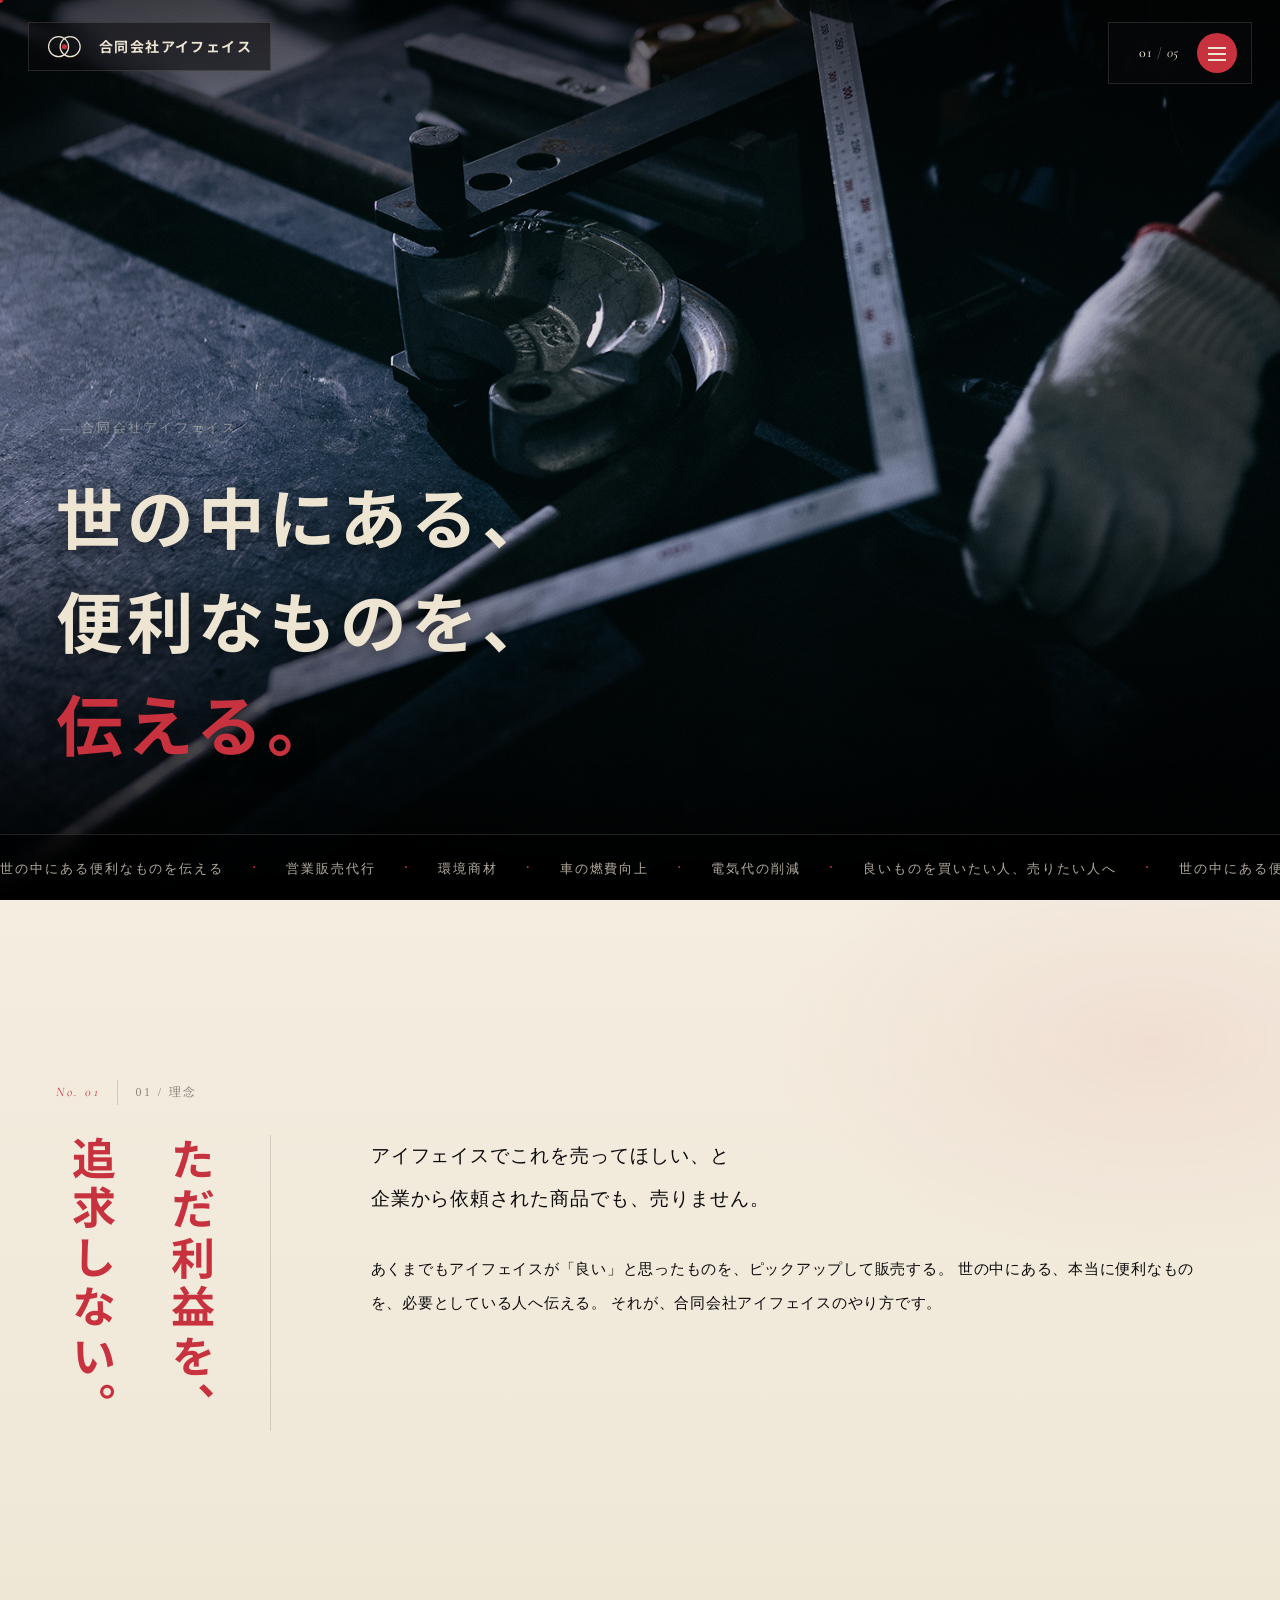
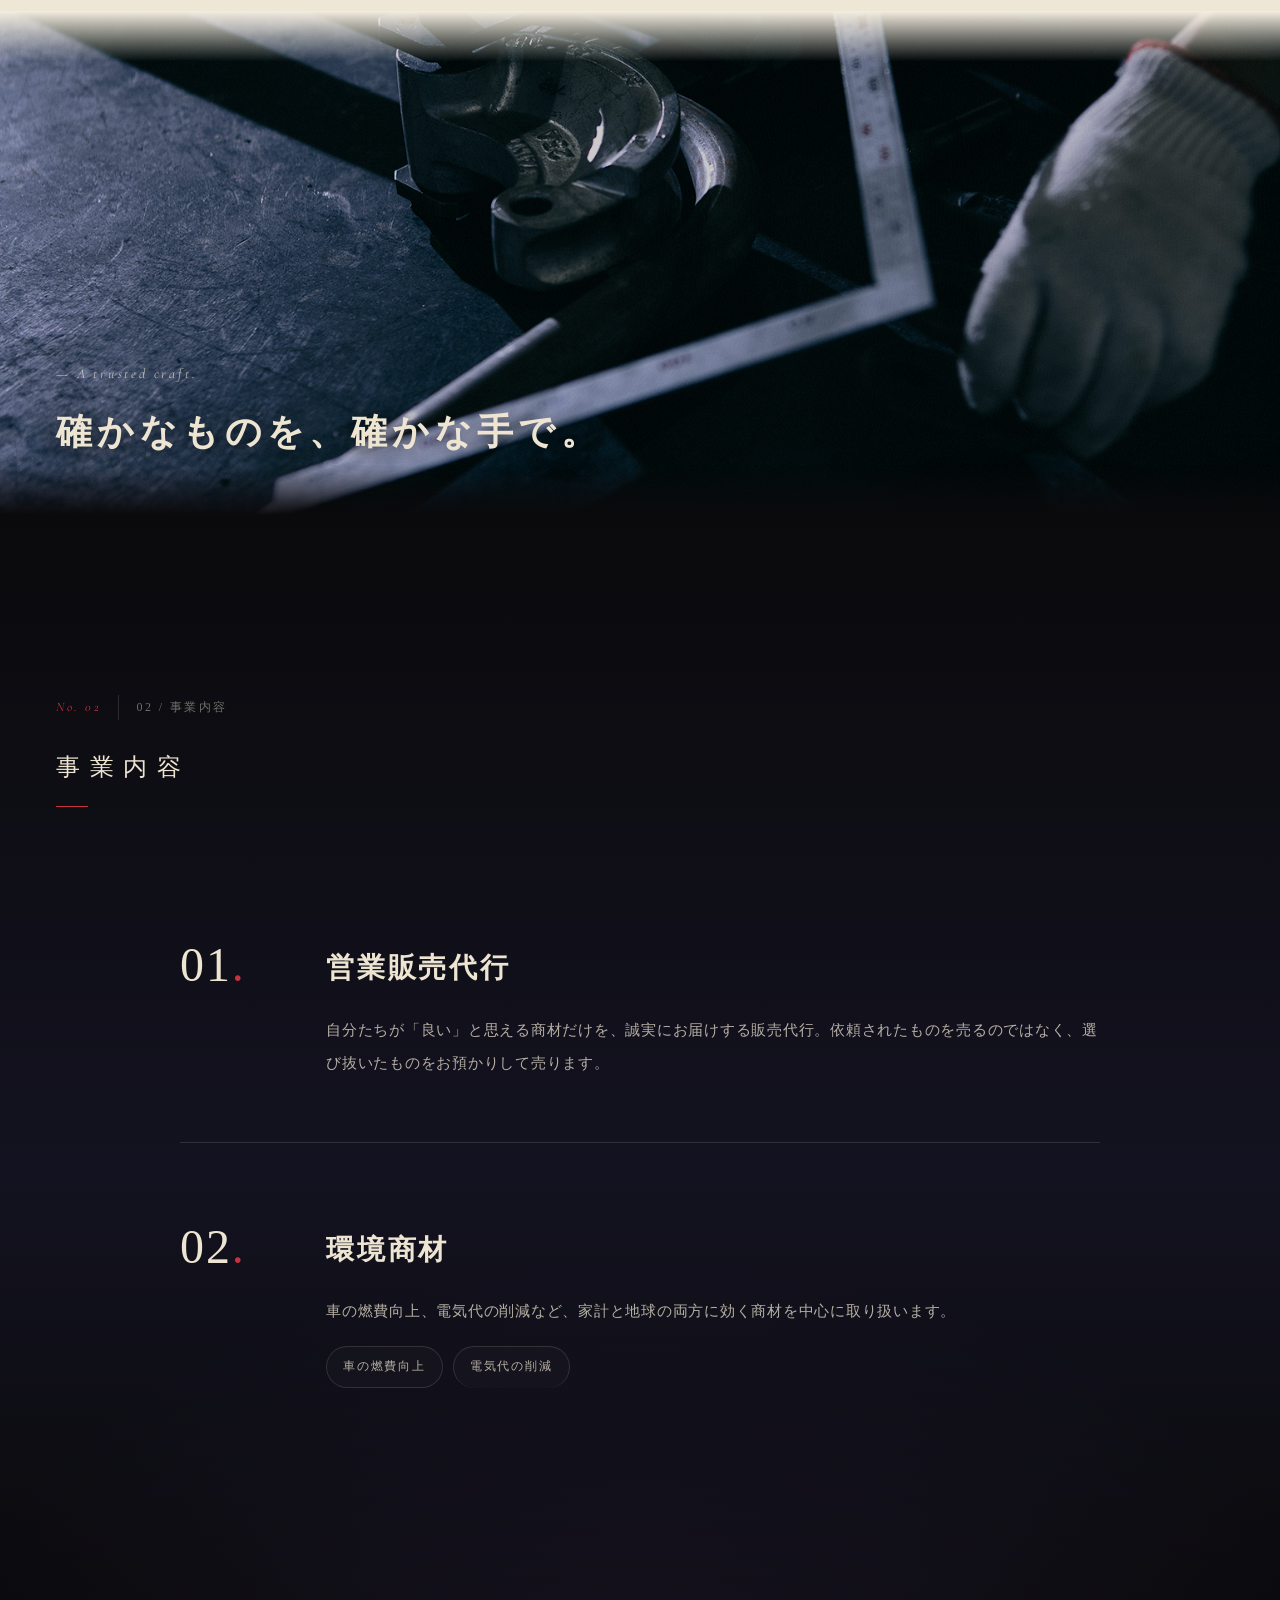
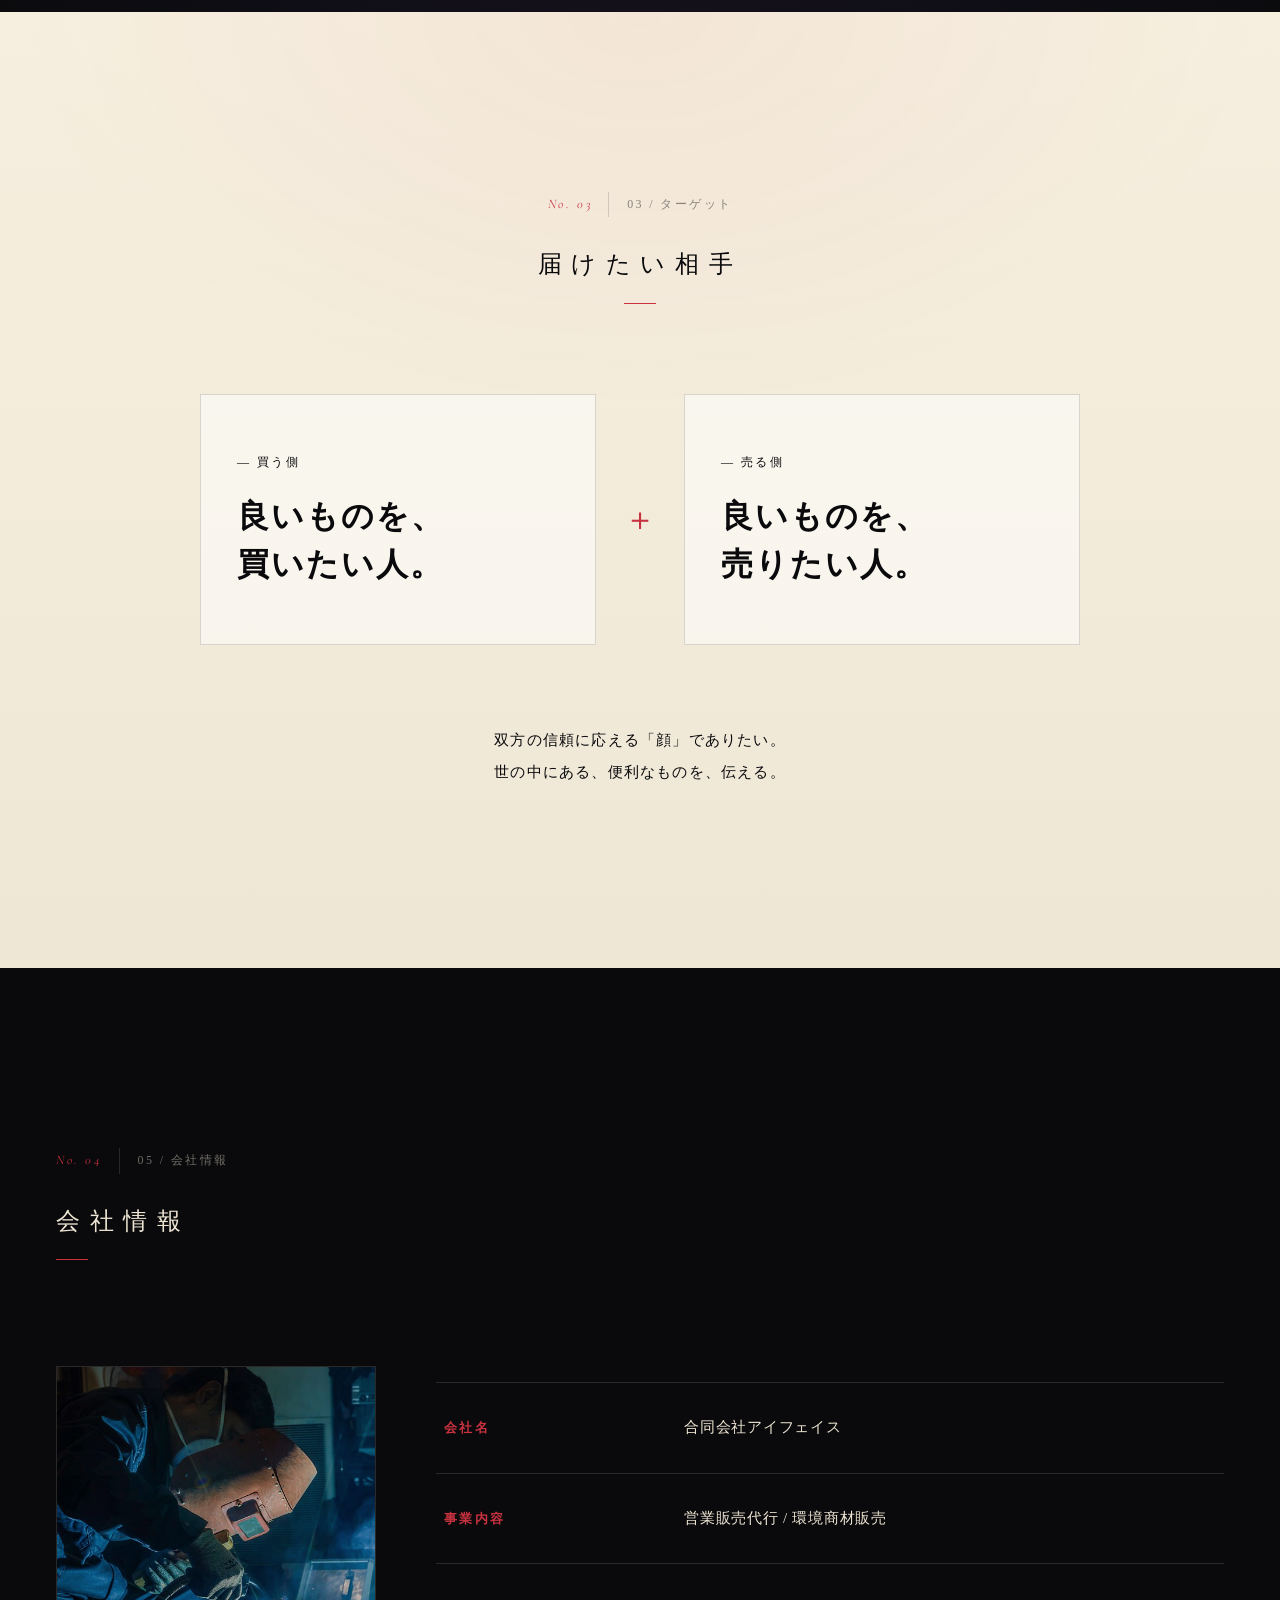
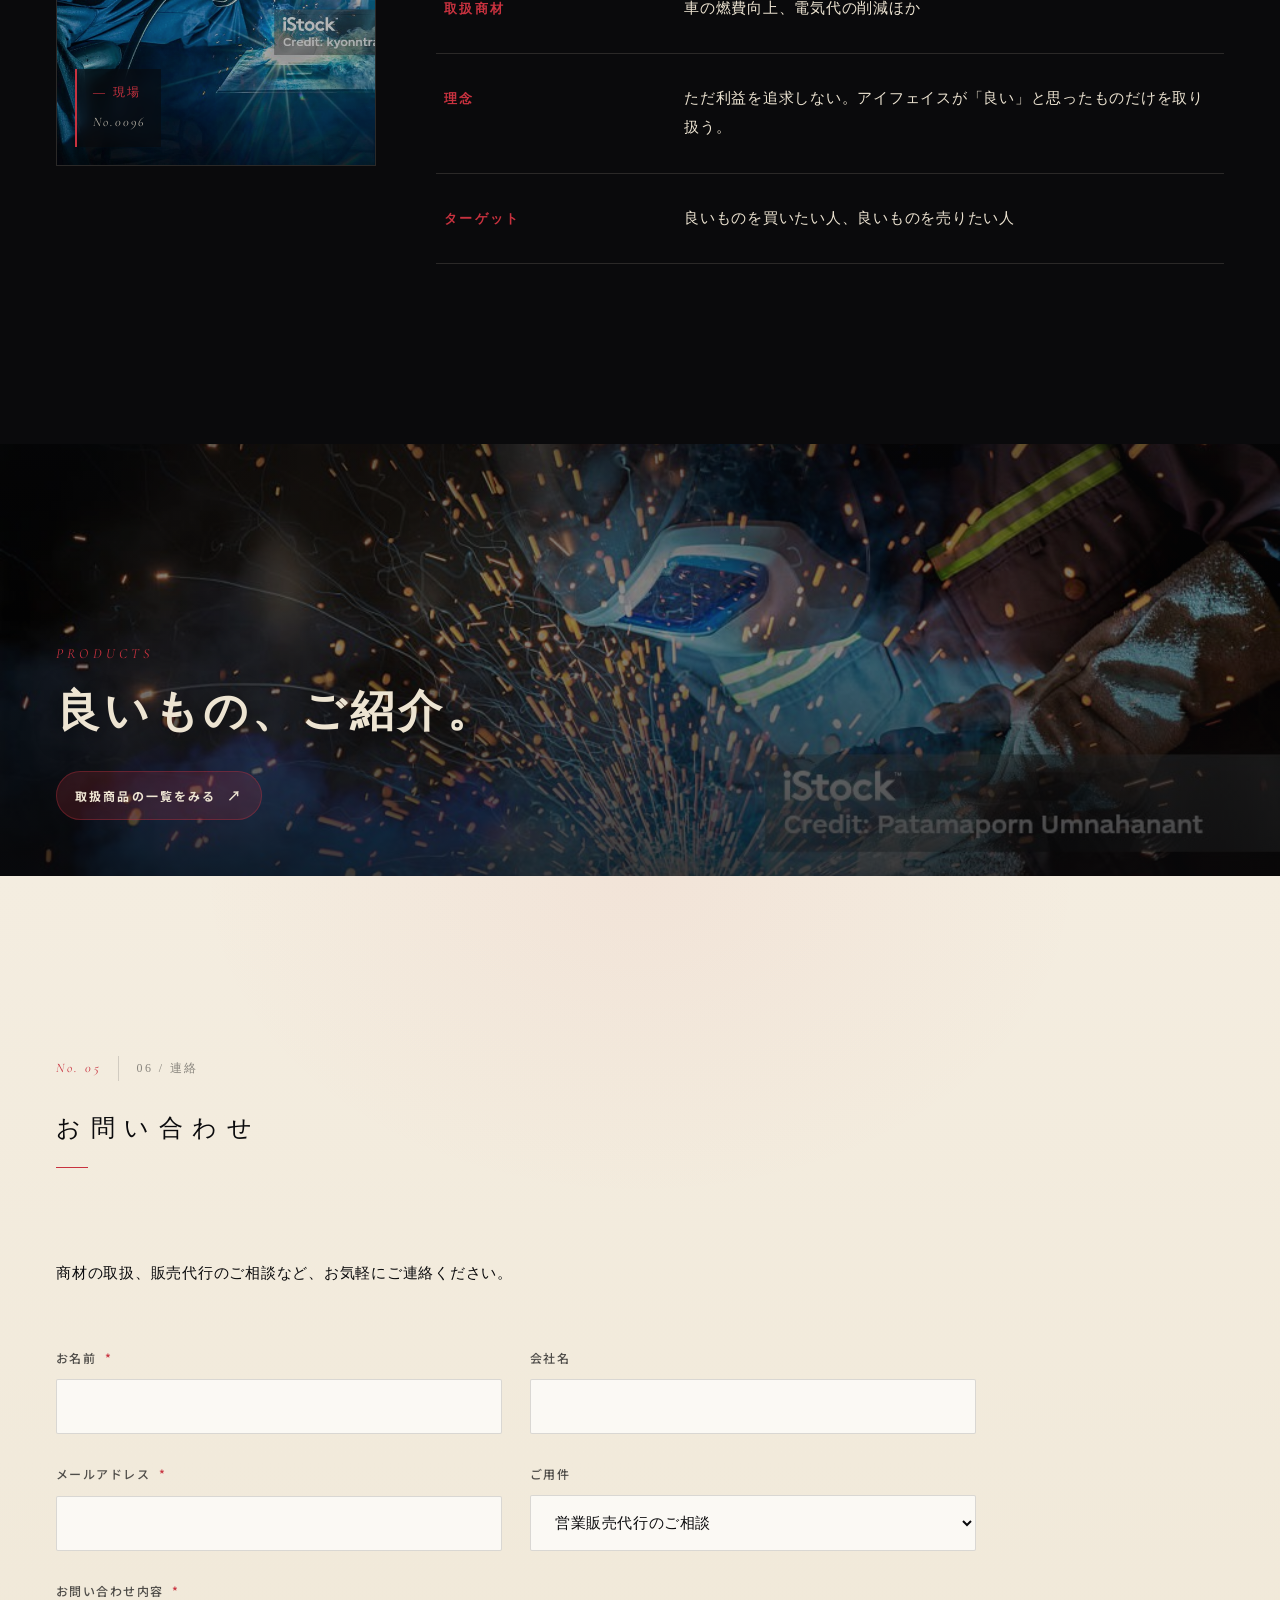
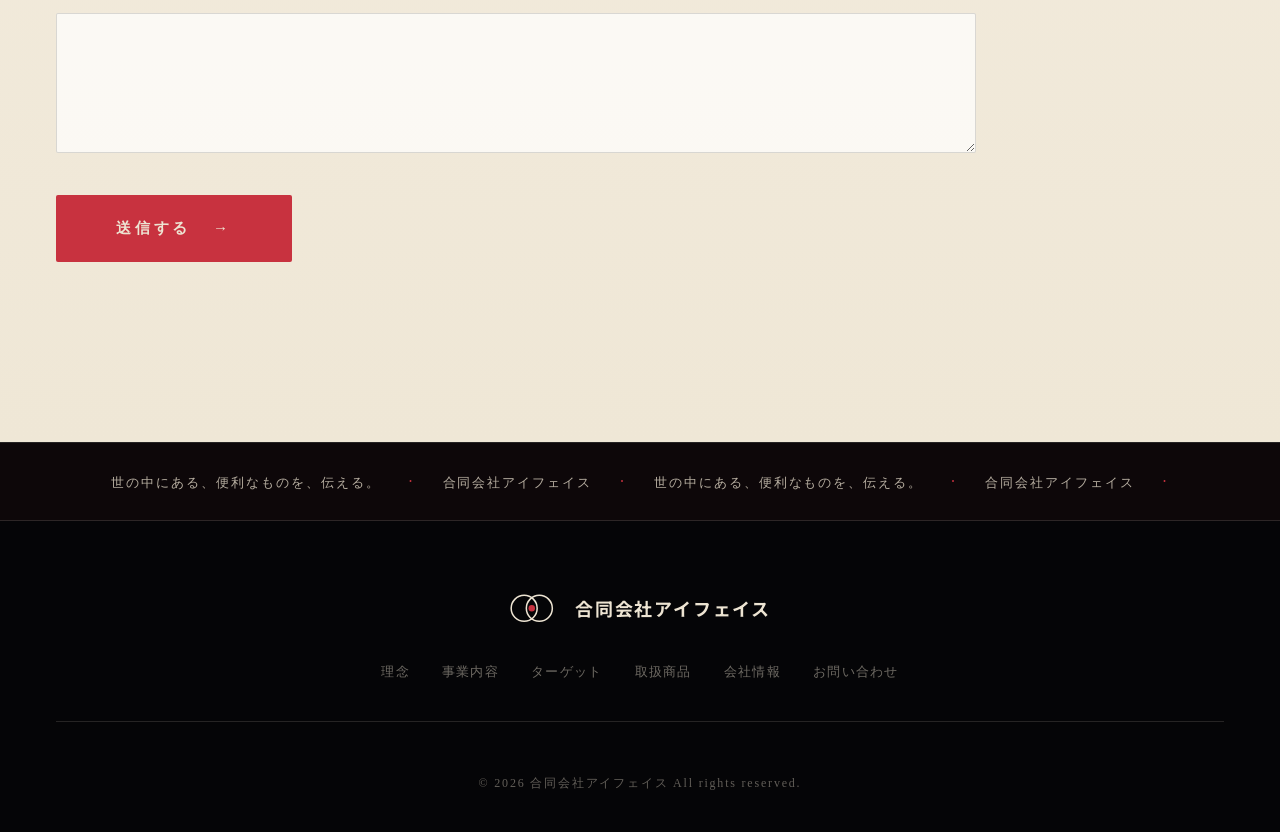
==== commit b18f6899: "Add SVG logo (two overlapping circles + red dot), fix vertical-jp column order" ====
--- a/index.html
+++ b/index.html
@@ -46,7 +46,6 @@
   </header>
 
   <main id="top">
-    <!-- 01: HERO -->
     <section class="hero" data-page="01">
       <div class="hero-photo" aria-hidden="true">
         <div class="ph-img"></div>
@@ -101,7 +100,6 @@
       </div>
     </section>
 
-    <!-- 02: PHILOSOPHY (LIGHT) -->
     <section class="section philosophy light" id="about" data-page="02">
       <div class="container">
         <div class="section-num light">
@@ -130,7 +128,6 @@
       </div>
     </section>
 
-    <!-- PHOTO STRIP (video) -->
     <section class="photo-strip" aria-hidden="true">
       <video class="ps-video" autoplay muted loop playsinline poster="assets/img/gap_0096.jpg">
         <source src="assets/img/istockphoto-2220825330-640_adpp_is.mp4" type="video/mp4" />
@@ -142,7 +139,6 @@
       </p>
     </section>
 
-    <!-- 03: BUSINESS (DARK) -->
     <section class="section business" id="business" data-page="03">
       <div class="container">
         <div class="section-num">
@@ -157,10 +153,7 @@
             </div>
             <div>
               <h3>営業販売代行</h3>
-              <p>
-                自分たちが「良い」と思える商材だけを、誠実にお届けする販売代行。
-                依頼されたものを売るのではなく、選び抜いたものをお預かりして売ります。
-              </p>
+              <p>自分たちが「良い」と思える商材だけを、誠実にお届けする販売代行。依頼されたものを売るのではなく、選び抜いたものをお預かりして売ります。</p>
             </div>
           </li>
           <li>
@@ -169,10 +162,7 @@
             </div>
             <div>
               <h3>環境商材</h3>
-              <p>
-                車の燃費向上、電気代の削減など、
-                家計と地球の両方に効く商材を中心に取り扱います。
-              </p>
+              <p>車の燃費向上、電気代の削減など、家計と地球の両方に効く商材を中心に取り扱います。</p>
               <ul class="biz-sub">
                 <li>車の燃費向上</li>
                 <li>電気代の削減</li>
@@ -183,7 +173,6 @@
       </div>
     </section>
 
-    <!-- 04: TARGET (LIGHT) -->
     <section class="section target light" id="target" data-page="04">
       <div class="container">
         <div class="section-num center light">
@@ -202,14 +191,10 @@
             <p class="t-title">良いものを、<br/>売りたい人。</p>
           </div>
         </div>
-        <p class="target-foot">
-          双方の信頼に応える「顔」でありたい。<br/>
-          世の中にある、便利なものを、伝える。
-        </p>
-      </div>
-    </section>
-
-    <!-- 05: COMPANY (DARK) -->
+        <p class="target-foot">双方の信頼に応える「顔」でありたい。<br/>世の中にある、便利なものを、伝える。</p>
+      </div>
+    </section>
+
     <section class="section company" id="company" data-page="05">
       <div class="container">
         <div class="section-num">
@@ -237,7 +222,6 @@
       </div>
     </section>
 
-    <!-- PHOTO BANNER -->
     <a class="photo-banner banner-link" href="products.html" target="_blank" rel="noopener">
       <div class="pb-img" aria-hidden="true"></div>
       <div class="pb-overlay" aria-hidden="true"></div>
@@ -248,7 +232,6 @@
       </div>
     </a>
 
-    <!-- 06: CONTACT (LIGHT) -->
     <section class="section contact light" id="contact" data-page="05">
       <div class="container">
         <div class="section-num light">
@@ -256,9 +239,7 @@
           <span class="num-jp">06 / 連絡</span>
         </div>
         <h2 class="head-jp light">お問い合わせ</h2>
-        <p class="lead-jp">
-          商材の取扱、販売代行のご相談など、お気軽にご連絡ください。
-        </p>
+        <p class="lead-jp">商材の取扱、販売代行のご相談など、お気軽にご連絡ください。</p>
         <form class="contact-form" onsubmit="event.preventDefault(); this.querySelector('.form-thanks').hidden=false;">
           <label><span>お名前 <em>*</em></span><input type="text" name="name" required /></label>
           <label><span>会社名</span><input type="text" name="company" /></label>
@@ -304,6 +285,7 @@
         <li><a href="#about">理念</a></li>
         <li><a href="#business">事業内容</a></li>
         <li><a href="#target">ターゲット</a></li>
+        <li><a href="products.html" target="_blank" rel="noopener">取扱商品</a></li>
         <li><a href="#company">会社情報</a></li>
         <li><a href="#contact">お問い合わせ</a></li>
       </ul>
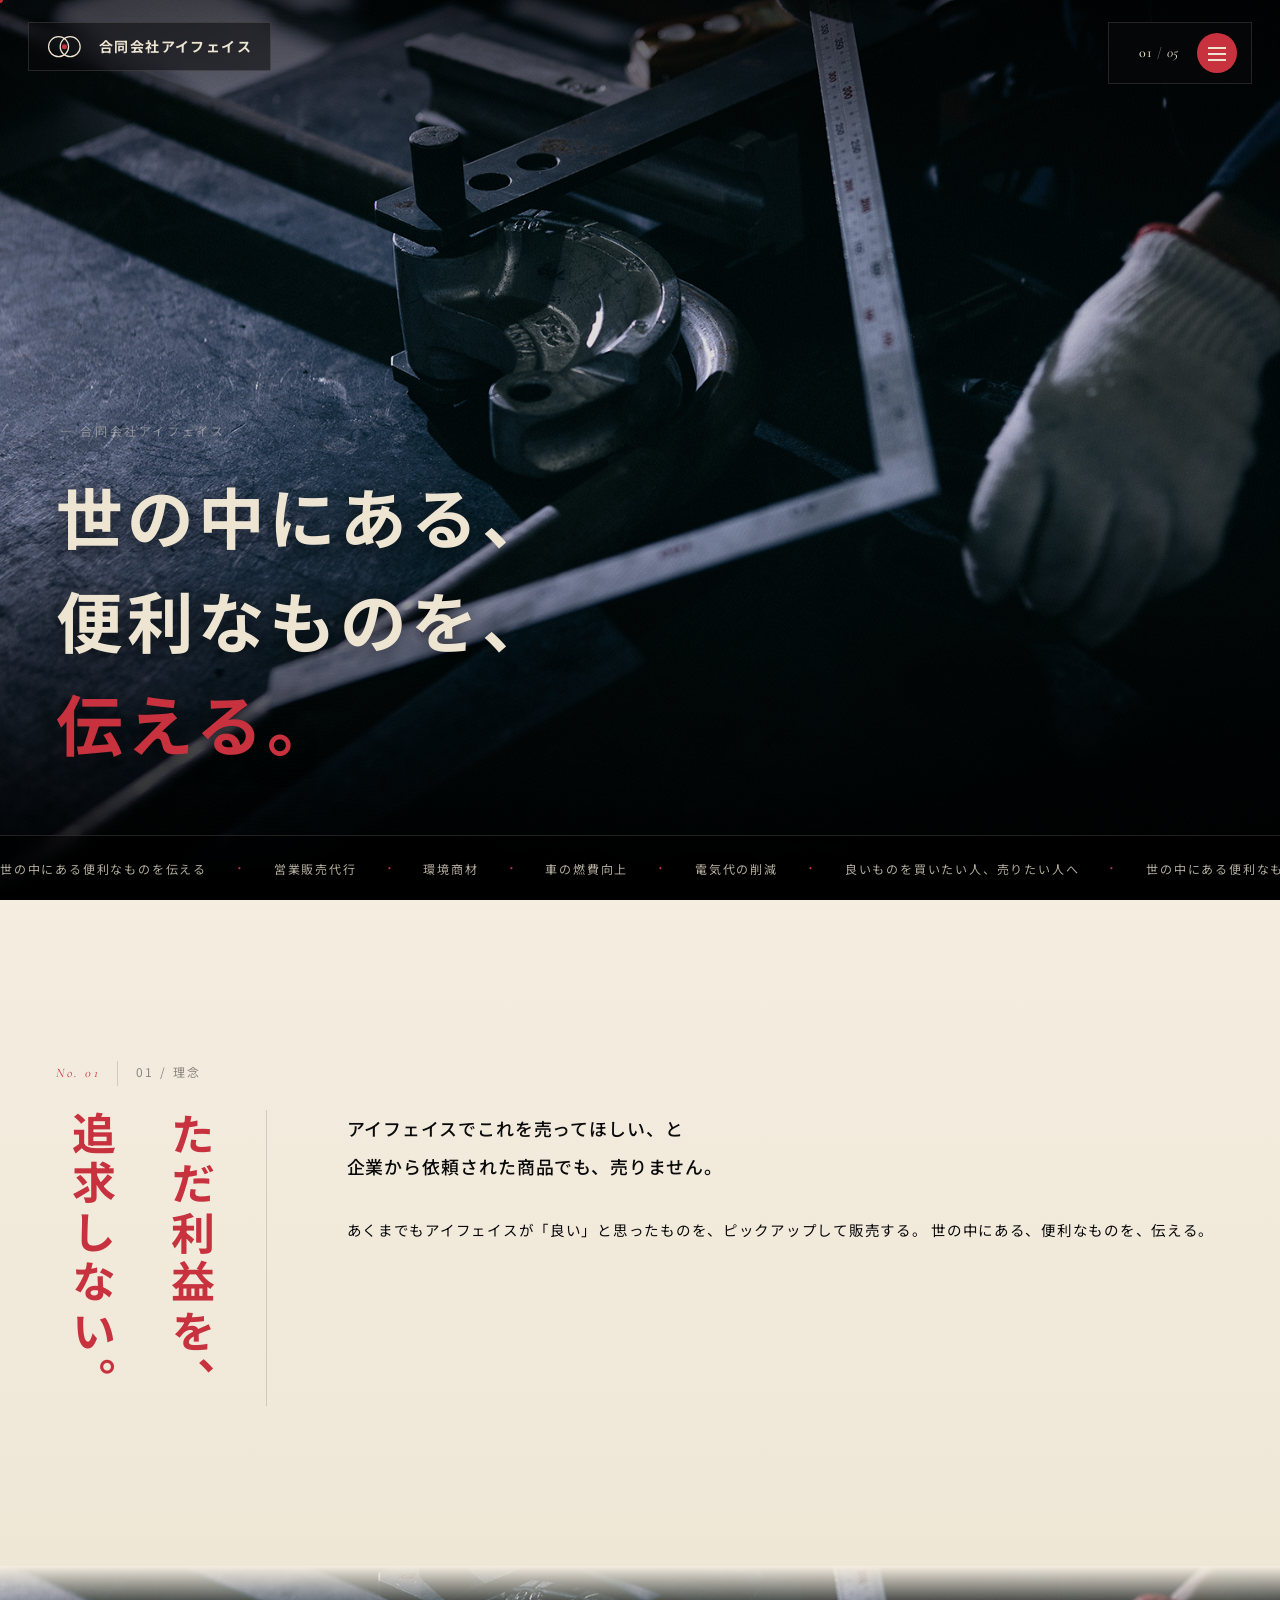
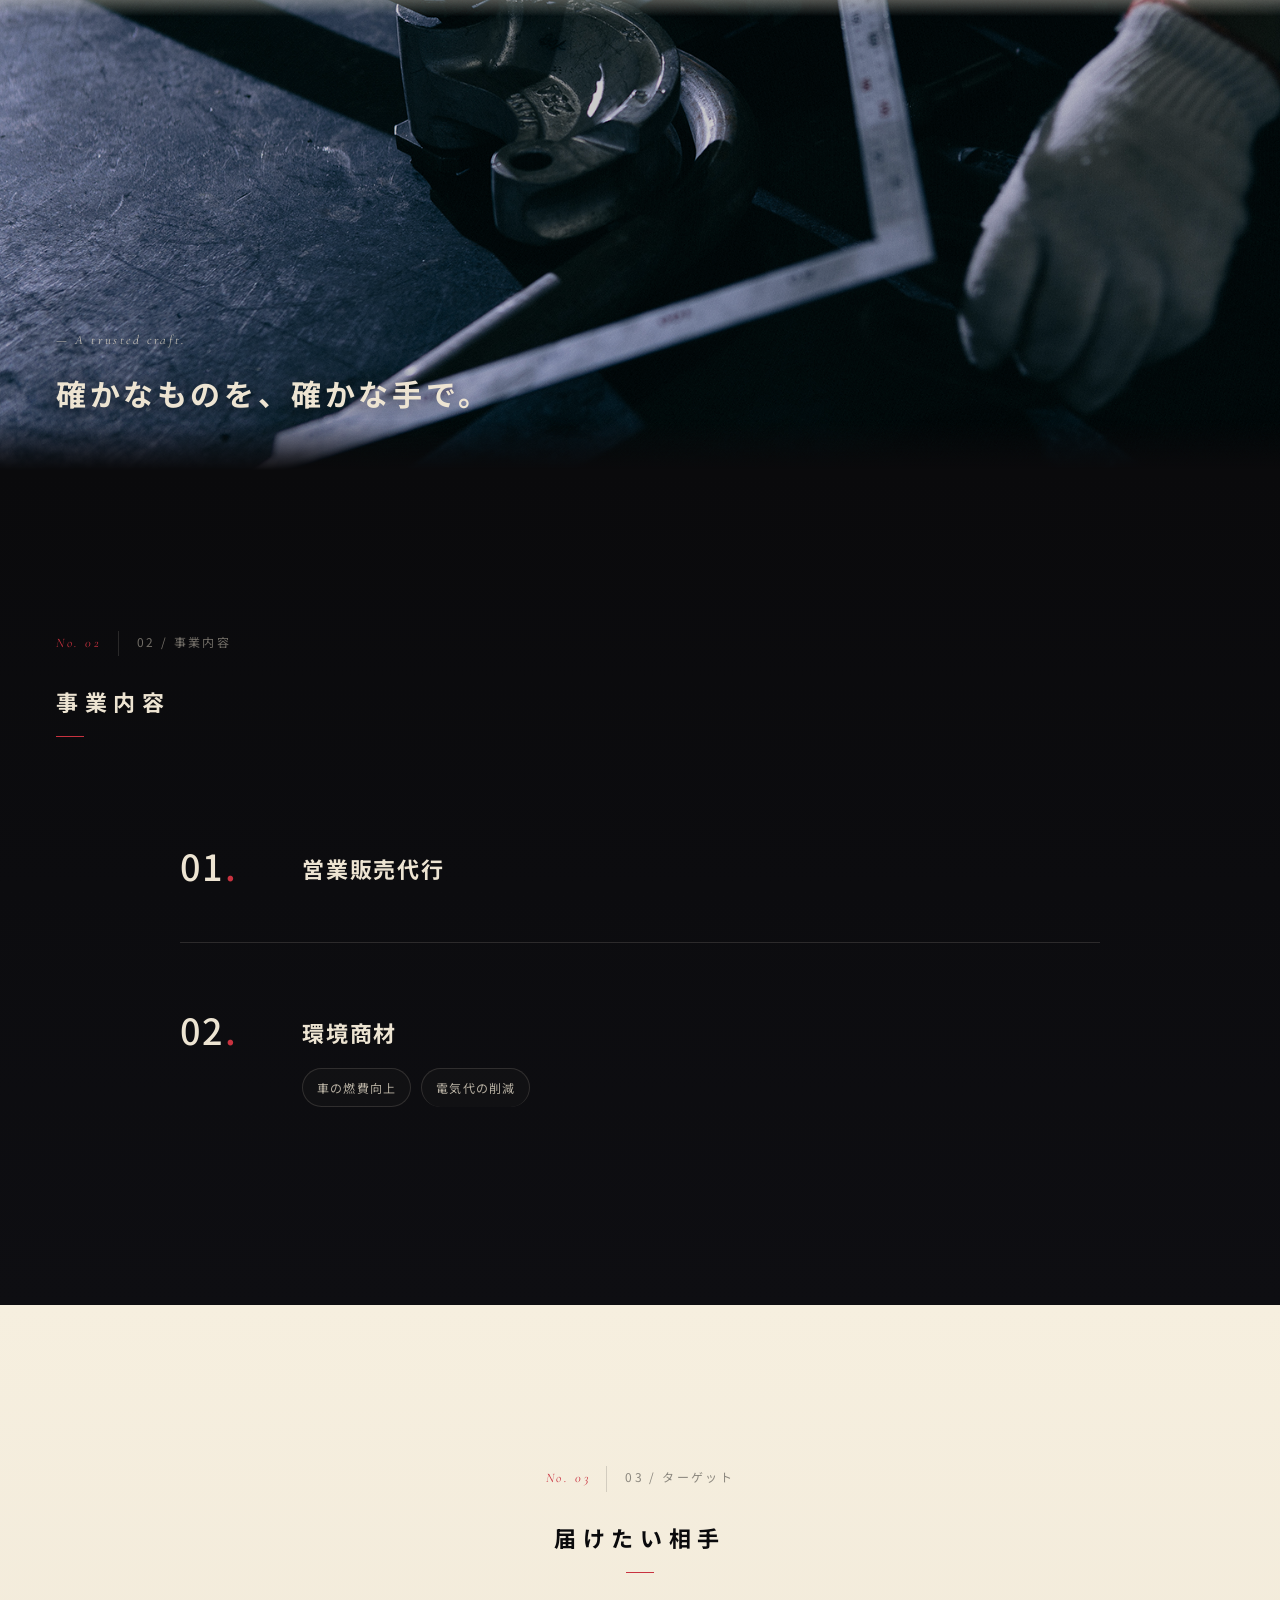
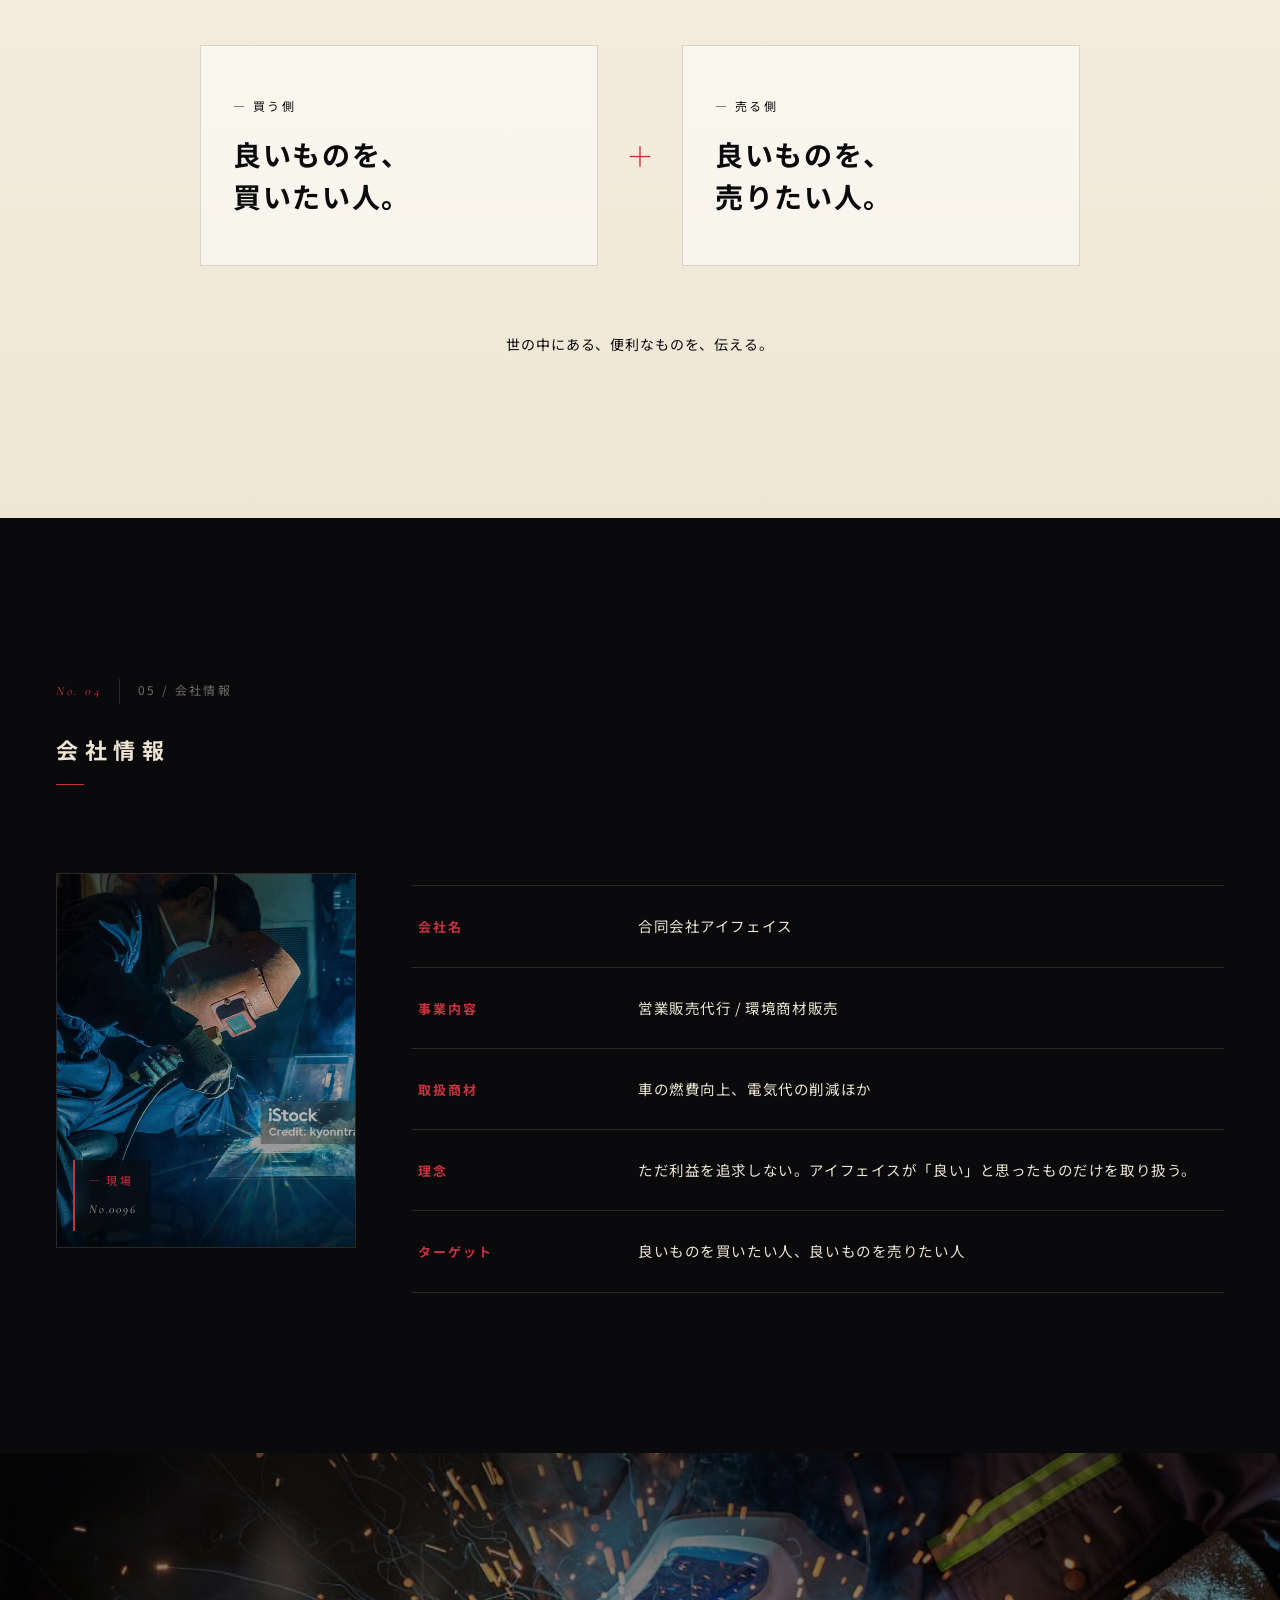
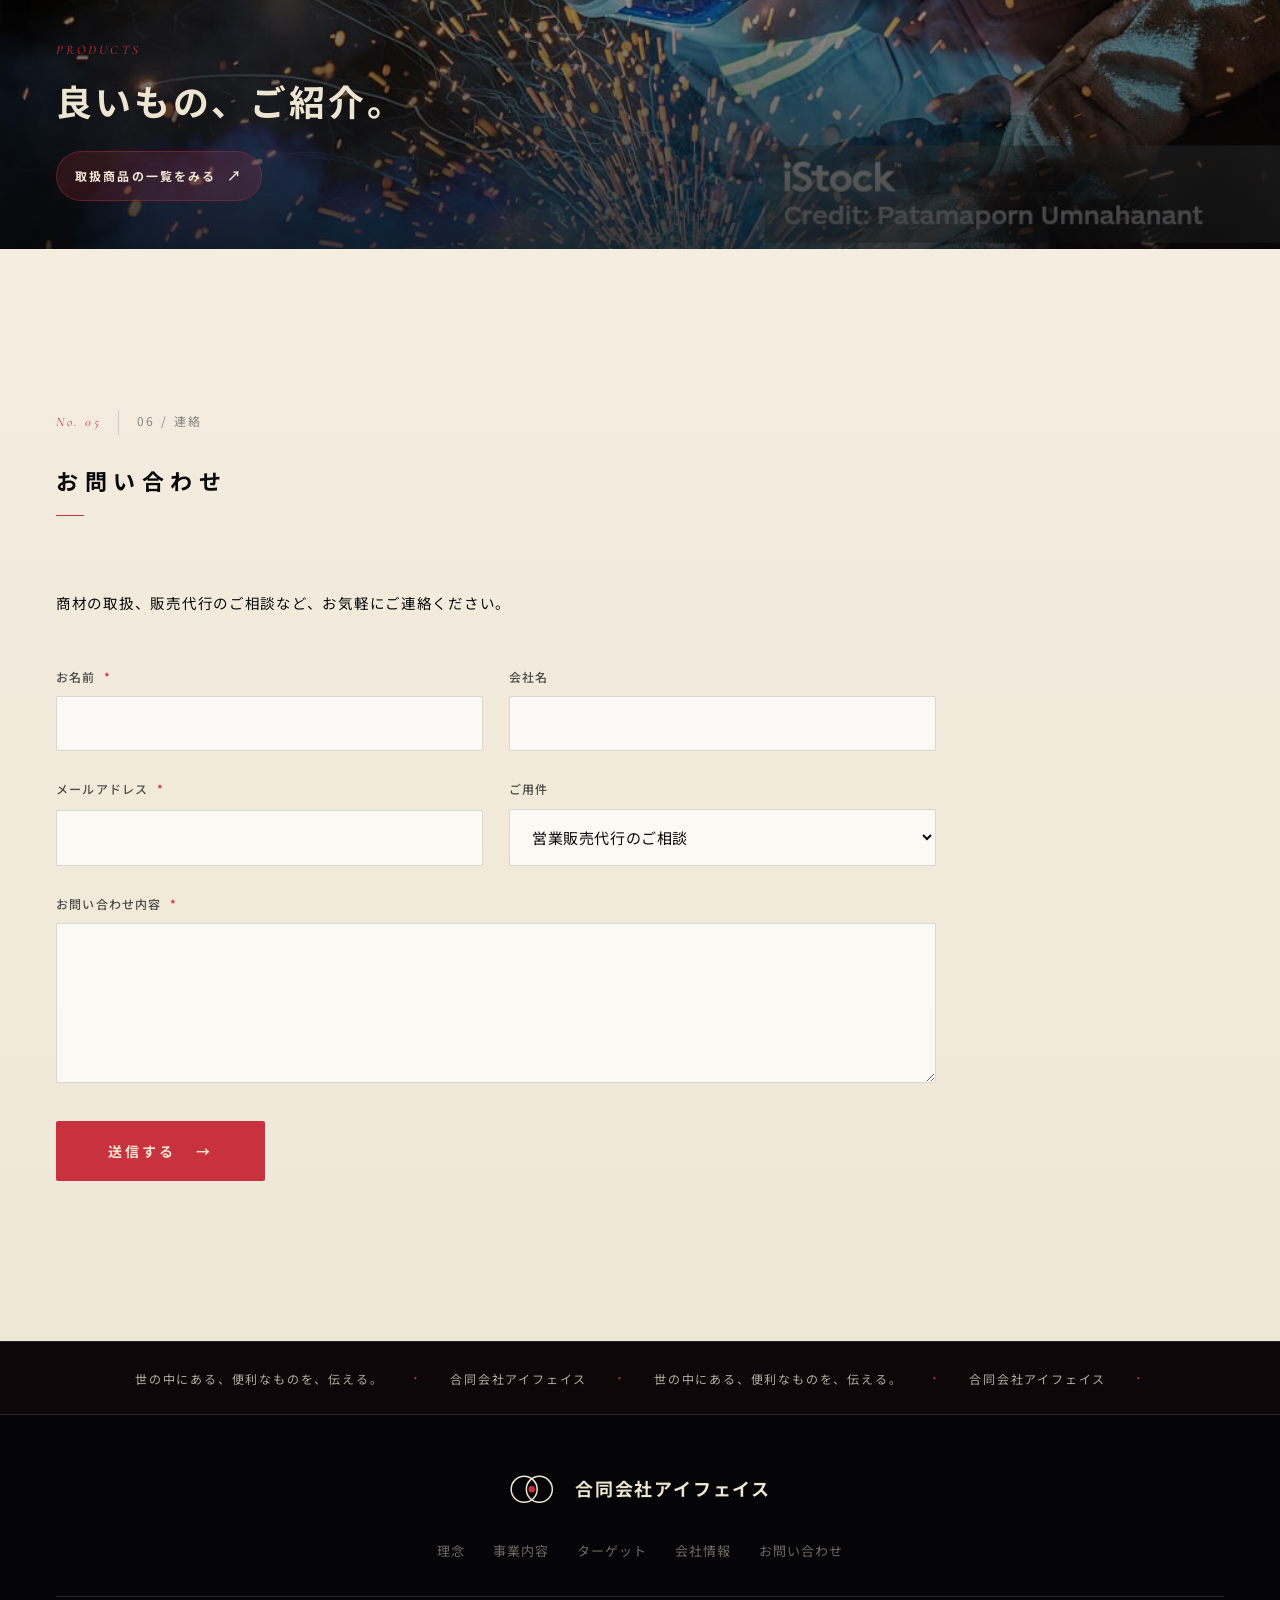
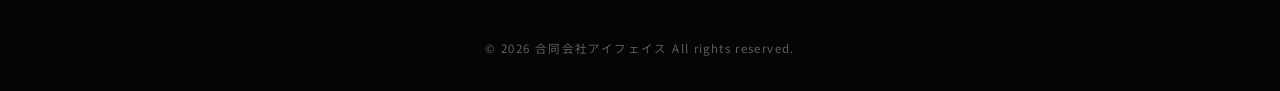
==== commit eb016c63: "Strip non-source content: remove 営業販売代行 description, trim philo/target additions" ====
--- a/index.html
+++ b/index.html
@@ -8,7 +8,7 @@
   <link rel="preconnect" href="https://fonts.googleapis.com" />
   <link rel="preconnect" href="https://fonts.gstatic.com" crossorigin />
   <link href="https://fonts.googleapis.com/css2?family=Noto+Sans+JP:wght@300;400;500;700;900&family=Noto+Serif+JP:wght@400;500;700;900&family=Allura&family=Cormorant+Garamond:ital,wght@1,400;1,500&display=swap" rel="stylesheet" />
-  <link rel="stylesheet" href="assets/css/style.css?v=20260513g" />
+  <link rel="stylesheet" href="assets/css/style.css?v=20260514a" />
   <link rel="stylesheet" href="assets/css/products.css?v=20260513a" />
 </head>
 <body>
@@ -46,6 +46,7 @@
   </header>
 
   <main id="top">
+    <!-- 01: HERO -->
     <section class="hero" data-page="01">
       <div class="hero-photo" aria-hidden="true">
         <div class="ph-img"></div>
@@ -100,6 +101,7 @@
       </div>
     </section>
 
+    <!-- 02: PHILOSOPHY (LIGHT) -->
     <section class="section philosophy light" id="about" data-page="02">
       <div class="container">
         <div class="section-num light">
@@ -120,14 +122,14 @@
             </p>
             <p>
               あくまでもアイフェイスが「良い」と思ったものを、ピックアップして販売する。
-              世の中にある、本当に便利なものを、必要としている人へ伝える。
-              それが、合同会社アイフェイスのやり方です。
+              世の中にある、便利なものを、伝える。
             </p>
           </div>
         </div>
       </div>
     </section>
 
+    <!-- PHOTO STRIP (video) -->
     <section class="photo-strip" aria-hidden="true">
       <video class="ps-video" autoplay muted loop playsinline poster="assets/img/gap_0096.jpg">
         <source src="assets/img/istockphoto-2220825330-640_adpp_is.mp4" type="video/mp4" />
@@ -139,6 +141,7 @@
       </p>
     </section>
 
+    <!-- 03: BUSINESS (DARK) -->
     <section class="section business" id="business" data-page="03">
       <div class="container">
         <div class="section-num">
@@ -153,7 +156,6 @@
             </div>
             <div>
               <h3>営業販売代行</h3>
-              <p>自分たちが「良い」と思える商材だけを、誠実にお届けする販売代行。依頼されたものを売るのではなく、選び抜いたものをお預かりして売ります。</p>
             </div>
           </li>
           <li>
@@ -162,7 +164,6 @@
             </div>
             <div>
               <h3>環境商材</h3>
-              <p>車の燃費向上、電気代の削減など、家計と地球の両方に効く商材を中心に取り扱います。</p>
               <ul class="biz-sub">
                 <li>車の燃費向上</li>
                 <li>電気代の削減</li>
@@ -173,6 +174,7 @@
       </div>
     </section>
 
+    <!-- 04: TARGET (LIGHT) -->
     <section class="section target light" id="target" data-page="04">
       <div class="container">
         <div class="section-num center light">
@@ -191,10 +193,13 @@
             <p class="t-title">良いものを、<br/>売りたい人。</p>
           </div>
         </div>
-        <p class="target-foot">双方の信頼に応える「顔」でありたい。<br/>世の中にある、便利なものを、伝える。</p>
-      </div>
-    </section>
-
+        <p class="target-foot">
+          世の中にある、便利なものを、伝える。
+        </p>
+      </div>
+    </section>
+
+    <!-- 05: COMPANY (DARK) -->
     <section class="section company" id="company" data-page="05">
       <div class="container">
         <div class="section-num">
@@ -222,6 +227,7 @@
       </div>
     </section>
 
+    <!-- PHOTO BANNER -->
     <a class="photo-banner banner-link" href="products.html" target="_blank" rel="noopener">
       <div class="pb-img" aria-hidden="true"></div>
       <div class="pb-overlay" aria-hidden="true"></div>
@@ -232,6 +238,7 @@
       </div>
     </a>
 
+    <!-- 06: CONTACT (LIGHT) -->
     <section class="section contact light" id="contact" data-page="05">
       <div class="container">
         <div class="section-num light">
@@ -239,7 +246,9 @@
           <span class="num-jp">06 / 連絡</span>
         </div>
         <h2 class="head-jp light">お問い合わせ</h2>
-        <p class="lead-jp">商材の取扱、販売代行のご相談など、お気軽にご連絡ください。</p>
+        <p class="lead-jp">
+          商材の取扱、販売代行のご相談など、お気軽にご連絡ください。
+        </p>
         <form class="contact-form" onsubmit="event.preventDefault(); this.querySelector('.form-thanks').hidden=false;">
           <label><span>お名前 <em>*</em></span><input type="text" name="name" required /></label>
           <label><span>会社名</span><input type="text" name="company" /></label>
@@ -285,7 +294,6 @@
         <li><a href="#about">理念</a></li>
         <li><a href="#business">事業内容</a></li>
         <li><a href="#target">ターゲット</a></li>
-        <li><a href="products.html" target="_blank" rel="noopener">取扱商品</a></li>
         <li><a href="#company">会社情報</a></li>
         <li><a href="#contact">お問い合わせ</a></li>
       </ul>
--- a/assets/css/style.css
+++ b/assets/css/style.css
@@ -1,60 +1,26 @@
-/* ============================================
-   合同会社アイフェイス
-   ============================================ */
+/* iface */
 :root {
-  --bg: #0a0a0c;
-  --bg-2: #111114;
-  --bg-3: #060608;
-  --paper: #ede4d2;
-  --paper-2: #f6efdf;
-  --paper-light: #f4ede0;
-  --paper-light-2: #ede4d2;
-  --paper-dim: rgba(237,228,210,0.75);
-  --paper-mute: rgba(237,228,210,0.45);
-  --ink: #0a0a0c;
-  --ink-2: #2a2622;
-  --ink-dim: rgba(10,10,12,0.7);
-  --ink-mute: rgba(10,10,12,0.45);
-  --red: #c8323f;
-  --red-2: #a82834;
-  --red-soft: rgba(200,50,63,0.35);
-  --line: rgba(237,228,210,0.14);
-  --line-d: rgba(10,10,12,0.14);
+  --bg: #0a0a0c; --bg-2: #111114; --bg-3: #060608;
+  --paper: #ede4d2; --paper-2: #f6efdf; --paper-light: #f4ede0;
+  --paper-dim: rgba(237,228,210,0.75); --paper-mute: rgba(237,228,210,0.45);
+  --ink: #0a0a0c; --ink-2: #2a2622; --ink-dim: rgba(10,10,12,0.7); --ink-mute: rgba(10,10,12,0.45);
+  --red: #c8323f; --red-2: #a82834; --red-soft: rgba(200,50,63,0.35);
+  --line: rgba(237,228,210,0.14); --line-d: rgba(10,10,12,0.14);
   --jp: "Noto Sans JP", "Hiragino Sans", "Yu Gothic", sans-serif;
   --jp-s: "Noto Serif JP", "Hiragino Mincho ProN", "Yu Mincho", serif;
-  --script: "Allura", cursive;
   --serif-it: "Cormorant Garamond", "Times New Roman", serif;
   --max: 1280px;
 }
-
 * { box-sizing: border-box; margin: 0; padding: 0; }
 html { scroll-behavior: smooth; background: var(--bg); cursor: none; }
-body {
-  font-family: var(--jp);
-  color: var(--paper);
-  background: var(--bg);
-  line-height: 1.95;
-  font-weight: 400;
-  -webkit-font-smoothing: antialiased;
-  overflow-x: hidden;
-  cursor: none;
-}
-img { max-width: 100%; display: block; }
+body { font-family: var(--jp); color: var(--paper); background: var(--bg); line-height: 1.95; font-weight: 400; -webkit-font-smoothing: antialiased; overflow-x: hidden; cursor: none; }
+img, video { max-width: 100%; display: block; }
 a, button, input, textarea, select { cursor: none; }
 a { color: inherit; text-decoration: none; transition: color .25s, opacity .25s; }
 em, i { font-style: normal; }
 ul, ol { list-style: none; }
-
 .container { max-width: var(--max); margin: 0 auto; padding: 0 56px; }
-
-/* ============== CUSTOM CURSOR ============== */
-.cursor-dot, .cursor-ring {
-  position: fixed; top: 0; left: 0;
-  pointer-events: none;
-  z-index: 9999;
-  transform: translate(-50%, -50%);
-  mix-blend-mode: difference;
-}
+.cursor-dot, .cursor-ring { position: fixed; top: 0; left: 0; pointer-events: none; z-index: 9999; transform: translate(-50%, -50%); mix-blend-mode: difference; }
 .cursor-dot { width: 6px; height: 6px; border-radius: 50%; background: var(--red); transition: opacity .2s; }
 .cursor-ring { width: 36px; height: 36px; border: 1px solid var(--paper); border-radius: 50%; transition: transform .25s cubic-bezier(.22,.61,.36,1), width .3s, height .3s, opacity .3s, border-color .3s; }
 .cursor-ring.hover { width: 56px; height: 56px; border-color: var(--red); }
@@ -63,48 +29,18 @@
   a, button, input, textarea, select { cursor: auto; }
   .cursor-dot, .cursor-ring { display: none; }
 }
-
-/* ============== HEADER ============== */
 .site-header { position: fixed; top: 0; left: 0; right: 0; z-index: 100; pointer-events: none; }
 .site-header > * { pointer-events: auto; }
 .header-inner { display: flex; align-items: flex-start; justify-content: space-between; padding: 22px 28px; }
-.logo {
-  display: inline-flex; align-items: center; gap: 12px;
-  background: rgba(10,10,12,0.55);
-  backdrop-filter: blur(8px);
-  padding: 10px 18px;
-  border: 1px solid var(--line);
-  transition: background .35s, border-color .35s, color .35s;
-}
+.logo { display: inline-flex; align-items: center; gap: 12px; background: rgba(10,10,12,0.55); backdrop-filter: blur(8px); padding: 10px 18px; border: 1px solid var(--line); }
 .logo-mark { width: 40px; height: auto; color: var(--paper); display: block; flex-shrink: 0; }
 .logo-mark.f-mark { width: 52px; }
-.logo-row1 {
-  font-family: var(--jp);
-  font-size: 14px; font-weight: 700;
-  letter-spacing: 0.1em;
-  color: var(--paper);
-}
-
-.header-right {
-  display: flex; align-items: center; gap: 18px;
-  background: rgba(10,10,12,0.55);
-  backdrop-filter: blur(8px);
-  padding: 10px 14px;
-  border: 1px solid var(--line);
-  transition: background .35s, border-color .35s, color .35s;
-}
+.logo-row1 { font-family: var(--jp); font-size: 14px; font-weight: 700; letter-spacing: 0.1em; color: var(--paper); }
+.header-right { display: flex; align-items: center; gap: 18px; background: rgba(10,10,12,0.55); backdrop-filter: blur(8px); padding: 10px 14px; border: 1px solid var(--line); }
 .page-no { font-family: var(--serif-it); font-style: italic; font-size: 14px; color: var(--paper); letter-spacing: 0.05em; min-width: 56px; text-align: right; }
 .page-no em { font-weight: 500; }
 .page-no .sep { color: var(--paper-mute); margin: 0 4px; font-style: normal; }
-
-.menu-toggle {
-  width: 40px; height: 40px;
-  border-radius: 50%;
-  background: var(--red);
-  border: 0;
-  position: relative;
-  transition: background .3s, transform .3s;
-}
+.menu-toggle { width: 40px; height: 40px; border-radius: 50%; background: var(--red); border: 0; position: relative; transition: background .3s, transform .3s; }
 .menu-toggle:hover { background: var(--red-2); transform: scale(1.06); }
 .menu-toggle span { position: absolute; left: 11px; right: 11px; height: 1.5px; background: var(--paper); transition: transform .3s, opacity .3s; }
 .menu-toggle span:nth-child(1) { top: 14px; }
@@ -113,573 +49,169 @@
 .menu-toggle.open span:nth-child(1) { transform: translateY(6px) rotate(45deg); }
 .menu-toggle.open span:nth-child(2) { opacity: 0; }
 .menu-toggle.open span:nth-child(3) { transform: translateY(-6px) rotate(-45deg); }
-
-/* invert header colors when over light bg */
-body.over-light .logo {
-  background: rgba(255,255,255,0.7);
-  border-color: var(--line-d);
-}
-body.over-light .logo-row1 { color: var(--ink); }
-body.over-light .header-right {
-  background: rgba(255,255,255,0.7);
-  border-color: var(--line-d);
-}
-body.over-light .page-no { color: var(--ink); }
-body.over-light .page-no .sep { color: var(--ink-mute); }
-
-.nav-panel {
-  position: fixed; top: 0; right: 0; bottom: 0;
-  width: min(440px, 92vw);
-  background: var(--bg-3);
-  border-left: 1px solid var(--line);
-  padding: 120px 48px 40px;
-  transform: translateX(100%);
-  transition: transform .55s cubic-bezier(.22,.61,.36,1);
-  z-index: 90;
-  display: flex; flex-direction: column;
-}
+.nav-panel { position: fixed; top: 0; right: 0; bottom: 0; width: min(440px, 92vw); background: var(--bg-3); border-left: 1px solid var(--line); padding: 120px 48px 40px; transform: translateX(100%); transition: transform .55s cubic-bezier(.22,.61,.36,1); z-index: 90; display: flex; flex-direction: column; }
 .nav-panel.open { transform: translateX(0); }
 .nav-panel ul { display: grid; gap: 4px; }
-.nav-panel a {
-  display: grid;
-  grid-template-columns: 56px 1fr;
-  align-items: baseline;
-  gap: 18px;
-  padding: 22px 0;
-  border-bottom: 1px solid var(--line);
-  transition: padding .3s;
-}
+.nav-panel a { display: grid; grid-template-columns: 56px 1fr; align-items: baseline; gap: 18px; padding: 22px 0; border-bottom: 1px solid var(--line); transition: padding .3s; }
 .nav-panel a:hover { padding-left: 8px; }
-.nav-panel a em { font-family: var(--jp-s); font-size: 18px; color: var(--red); letter-spacing: 0.08em; }
-.nav-panel a .ja { font-family: var(--jp-s); font-size: 20px; font-weight: 700; color: var(--paper); letter-spacing: 0.1em; }
-.nav-foot { margin-top: auto; padding-top: 40px; font-family: var(--jp-s); font-size: 13px; color: var(--paper-mute); letter-spacing: 0.1em; line-height: 1.9; }
-
-/* ============== HERO ============== */
-.hero {
-  position: relative;
-  height: 100vh;
-  min-height: 700px;
-  overflow: hidden;
-  background: #000;
-}
+.nav-panel a em { font-family: var(--jp); font-size: 18px; color: var(--red); letter-spacing: 0.08em; }
+.nav-panel a .ja { font-family: var(--jp); font-size: 18px; font-weight: 700; color: var(--paper); letter-spacing: 0.1em; }
+.nav-foot { margin-top: auto; padding-top: 40px; font-family: var(--jp); font-size: 13px; color: var(--paper-mute); letter-spacing: 0.1em; line-height: 1.9; }
+.hero { position: relative; height: 100vh; min-height: 700px; overflow: hidden; background: #000; }
 .hero-photo { position: absolute; inset: 0; z-index: 0; }
-.ph-img {
-  position: absolute; inset: 0;
-  background-image: url("../img/gap_0096.jpg");
-  background-size: cover;
-  background-position: center;
-  filter: brightness(0.85) contrast(1.05) saturate(0.85);
-  z-index: 2;
-}
+.ph-img { position: absolute; inset: 0; background-image: url("../img/gap_0096.jpg"); background-size: cover; background-position: center; filter: brightness(0.85) contrast(1.05) saturate(0.85); z-index: 2; }
 .ph-fallback { position: absolute; inset: 0; z-index: 1; }
 .ph-base { position: absolute; inset: 0; background: radial-gradient(ellipse 75% 65% at 50% 55%, #1a1611 0%, #0a0805 55%, #020100 100%); }
 .ph-shapes { position: absolute; inset: 0; }
-.bolt {
-  position: absolute;
-  border-radius: 50%;
-  background: radial-gradient(circle at 35% 35%, #6e5b40 0%, #38291a 35%, #15100a 80%);
-  box-shadow: inset 0 0 18px rgba(0,0,0,0.85), inset 4px 8px 12px rgba(220,180,130,0.18), 0 12px 30px rgba(0,0,0,0.6);
-}
+.bolt { position: absolute; border-radius: 50%; background: radial-gradient(circle at 35% 35%, #6e5b40 0%, #38291a 35%, #15100a 80%); box-shadow: inset 0 0 18px rgba(0,0,0,0.85), inset 4px 8px 12px rgba(220,180,130,0.18), 0 12px 30px rgba(0,0,0,0.6); }
 .bolt.b1 { width: 220px; height: 220px; top: 18%; left: 18%; transform: rotate(-8deg); }
 .bolt.b2 { width: 180px; height: 180px; top: 38%; left: 42%; transform: rotate(12deg); }
 .bolt.b3 { width: 260px; height: 260px; top: 22%; left: 62%; transform: rotate(-4deg); }
-
-.ph-vignette {
-  position: absolute; inset: 0;
-  z-index: 3;
-  background:
-    radial-gradient(ellipse 110% 95% at 50% 50%, transparent 30%, rgba(0,0,0,0.5) 78%, rgba(0,0,0,0.9) 100%),
-    linear-gradient(180deg, rgba(0,0,0,0.5) 0%, transparent 25%, transparent 55%, rgba(0,0,0,0.92) 100%);
-}
-.ph-grain {
-  position: absolute; inset: 0;
-  z-index: 4;
-  background-image:
-    repeating-radial-gradient(circle at 22% 28%, rgba(237,228,210,0.022) 0 1px, transparent 1px 4px),
-    repeating-radial-gradient(circle at 75% 65%, rgba(237,228,210,0.018) 0 1px, transparent 1px 3px);
-  mix-blend-mode: overlay; opacity: 0.9;
-}
-
-.hero-vert {
-  position: absolute;
-  top: 16vh;
-  right: 56px;
-  z-index: 5;
-  writing-mode: vertical-rl;
-  text-orientation: mixed;
-  font-family: var(--jp-s);
-  font-size: 14px;
-  font-weight: 500;
-  letter-spacing: 0.5em;
-  line-height: 2;
-  color: var(--paper-dim);
-  padding-left: 24px;
-  border-left: 1px solid var(--line);
-}
-
-.hero-stamp {
-  position: absolute;
-  top: 14vh;
-  left: 56px;
-  z-index: 5;
-  width: 100px; height: 100px;
-  display: flex; align-items: center; justify-content: center;
-  border: 2px solid var(--red);
-  border-radius: 50%;
-  transform: rotate(-8deg);
-  box-shadow: 0 0 0 3px rgba(200,50,63,0.06), inset 0 0 6px rgba(200,50,63,0.25);
-  background: rgba(200,50,63,0.08);
-  flex-direction: column;
-  gap: 2px;
-}
-.hero-stamp .seal-jp { font-family: var(--jp-s); font-size: 30px; font-weight: 700; color: var(--red); line-height: 1; }
-.hero-stamp .seal-en { font-family: var(--jp-s); font-size: 9px; color: var(--red); text-align: center; line-height: 1.4; letter-spacing: 0.08em; }
-
-.hero-script {
-  position: absolute;
-  left: 0; right: 0;
-  bottom: 14vh;
-  padding: 0 56px;
-  z-index: 5;
-  pointer-events: none;
-}
-.hero-eyebrow { display: block; font-family: var(--jp-s); font-size: 13px; color: var(--paper-mute); letter-spacing: 0.2em; margin-bottom: 24px; padding-left: 4px; }
-.big-jp {
-  display: block;
-  font-family: var(--jp);
-  font-size: clamp(34px, 5.2vw, 76px);
-  font-weight: 700;
-  line-height: 1.55;
-  color: var(--paper);
-  letter-spacing: 0.06em;
-  text-shadow: 0 4px 24px rgba(0,0,0,0.7);
-}
+.ph-vignette { position: absolute; inset: 0; z-index: 3; background: radial-gradient(ellipse 110% 95% at 50% 50%, transparent 30%, rgba(0,0,0,0.5) 78%, rgba(0,0,0,0.9) 100%), linear-gradient(180deg, rgba(0,0,0,0.5) 0%, transparent 25%, transparent 55%, rgba(0,0,0,0.92) 100%); }
+.ph-grain { position: absolute; inset: 0; z-index: 4; background-image: repeating-radial-gradient(circle at 22% 28%, rgba(237,228,210,0.022) 0 1px, transparent 1px 4px); mix-blend-mode: overlay; opacity: 0.9; }
+.hero-script { position: absolute; left: 0; right: 0; bottom: 14vh; padding: 0 56px; z-index: 5; pointer-events: none; }
+.hero-eyebrow { display: block; font-family: var(--jp); font-size: 12px; color: var(--paper-mute); letter-spacing: 0.22em; margin-bottom: 22px; padding-left: 4px; }
+.big-jp { display: block; font-family: var(--jp); font-size: clamp(34px, 5.2vw, 76px); font-weight: 700; line-height: 1.55; color: var(--paper); letter-spacing: 0.06em; text-shadow: 0 4px 24px rgba(0,0,0,0.7); }
 .big-jp span { display: block; }
 .big-jp .red { color: var(--red); text-shadow: 0 4px 24px rgba(0,0,0,0.7); }
-
-.hero-ticker {
-  position: absolute;
-  bottom: 0; left: 0; right: 0;
-  z-index: 5;
-  padding: 16px 0;
-  background: rgba(0,0,0,0.55);
-  backdrop-filter: blur(6px);
-  border-top: 1px solid var(--line);
-  overflow: hidden;
-  white-space: nowrap;
-}
-.ticker-track {
-  display: inline-flex;
-  align-items: center;
-  gap: 28px;
-  animation: ticker 60s linear infinite;
-  font-family: var(--jp-s);
-  font-size: 13px;
-  color: var(--paper-dim);
-  letter-spacing: 0.15em;
-}
+.hero-ticker { position: absolute; bottom: 0; left: 0; right: 0; z-index: 5; padding: 16px 0; background: rgba(0,0,0,0.55); backdrop-filter: blur(6px); border-top: 1px solid var(--line); overflow: hidden; white-space: nowrap; }
+.ticker-track { display: inline-flex; align-items: center; gap: 28px; animation: ticker 60s linear infinite; font-family: var(--jp); font-size: 12px; color: var(--paper-dim); letter-spacing: 0.15em; }
 .ticker-track span { display: inline-block; }
 .ticker-track .dotmark { color: var(--red); font-size: 16px; transform: translateY(-1px); }
 @keyframes ticker { from { transform: translateX(0); } to { transform: translateX(-50%); } }
-
-/* ============== SECTION COMMON ============== */
-.section { padding: 180px 0; position: relative; }
-
+.section { padding: 160px 0; position: relative; }
 .section-num { display: flex; align-items: baseline; gap: 18px; margin-bottom: 24px; }
 .section-num.center { justify-content: center; }
-.section-num .num-en {
-  font-family: var(--serif-it);
-  font-style: italic;
-  font-size: 13px;
-  color: var(--red);
-  letter-spacing: 0.2em;
-  padding-right: 16px;
-  border-right: 1px solid var(--line);
-}
-.section-num .num-jp { font-family: var(--jp-s); font-size: 12px; color: var(--paper-mute); letter-spacing: 0.2em; }
+.section-num .num-en { font-family: var(--serif-it); font-style: italic; font-size: 13px; color: var(--red); letter-spacing: 0.2em; padding-right: 16px; border-right: 1px solid var(--line); }
+.section-num .num-jp { font-family: var(--jp); font-size: 12px; color: var(--paper-mute); letter-spacing: 0.2em; }
 .section-num.light .num-en { border-right-color: var(--line-d); }
 .section-num.light .num-jp { color: var(--ink-mute); }
-
-.head-jp {
-  font-family: var(--jp-s);
-  font-size: clamp(20px, 2vw, 24px);
-  font-weight: 500;
-  letter-spacing: 0.4em;
-  color: var(--paper);
-  margin-bottom: 90px;
-  position: relative;
-  display: inline-block;
-  padding-bottom: 16px;
-}
-.head-jp::after { content: ""; position: absolute; left: 0; bottom: 0; width: 32px; height: 1px; background: var(--red); }
+.head-jp { font-family: var(--jp); font-size: clamp(18px, 1.8vw, 22px); font-weight: 700; letter-spacing: 0.3em; color: var(--paper); margin-bottom: 72px; position: relative; display: inline-block; padding-bottom: 14px; }
+.head-jp::after { content: ""; position: absolute; left: 0; bottom: 0; width: 28px; height: 1px; background: var(--red); }
 .head-jp.center { display: block; text-align: center; }
 .head-jp.center::after { left: 50%; transform: translateX(-50%); }
 .head-jp.light { color: var(--ink); }
-
-/* ============== LIGHT section base ============== */
-.section.light {
-  background: var(--paper-light);
-  color: var(--ink);
-}
-.section.light h3,
-.section.light .lead,
-.section.light p { color: var(--ink); }
-.section.light .ticker-track { color: var(--ink-dim); }
-
-/* ============== 02 PHILOSOPHY (LIGHT) ============== */
-.philosophy.light {
-  background:
-    radial-gradient(ellipse 50% 50% at 90% 20%, rgba(200,50,63,0.07), transparent 60%),
-    linear-gradient(180deg, #f4ede0 0%, #efe7d6 100%);
-  position: relative;
-  overflow: hidden;
-}
-.floating-kanji { position: absolute; inset: 0; pointer-events: none; z-index: 0; }
-.floating-kanji span {
-  position: absolute;
-  left: var(--x); top: var(--y);
-  font-family: var(--jp-s);
-  font-size: clamp(80px, 12vw, 180px);
-  font-weight: 900;
-  color: rgba(237,228,210,0.025);
-  line-height: 1;
-  user-select: none;
-  animation: floatKanji 16s ease-in-out infinite;
-  animation-delay: var(--d);
-}
-.floating-kanji.light span { color: rgba(10,10,12,0.04); }
-@keyframes floatKanji {
-  0%, 100% { transform: translateY(0) rotate(0deg); }
-  50% { transform: translateY(-30px) rotate(2deg); }
-}
+.section.light { background: var(--paper-light); color: var(--ink); }
+.section.light h3, .section.light .lead, .section.light p { color: var(--ink); }
+.philosophy.light { background: linear-gradient(180deg, #f4ede0 0%, #efe7d6 100%); position: relative; overflow: hidden; }
 .philosophy .container { position: relative; z-index: 1; }
-
-.philo-grid {
-  display: grid;
-  grid-template-columns: auto 1fr;
-  gap: 100px;
-  align-items: start;
-  margin-top: 30px;
-}
-.philo-title {
-  position: relative;
-  padding-right: 40px;
-  border-right: 1px solid var(--line-d);
-}
-.vertical-jp {
-  font-family: var(--jp);
-  font-size: clamp(28px, 3.6vw, 44px);
-  font-weight: 700;
-  line-height: 1.7;
-  color: var(--red);
-  letter-spacing: 0.12em;
-  display: flex;
-  flex-direction: row-reverse;
-  justify-content: flex-end;
-  gap: 24px;
-}
-.vertical-jp .vj-col {
-  writing-mode: vertical-rl;
-  text-orientation: mixed;
-  display: inline-block;
-}
-.brush-stroke {
-  margin-top: 28px;
-  width: 80px; height: 6px;
-  background: linear-gradient(90deg, transparent 0%, var(--red) 12%, var(--red-2) 50%, transparent 60%, var(--red) 75%, transparent 100%);
-  filter: blur(0.6px);
-  border-radius: 50%;
-  opacity: 0.85;
-  transform: rotate(-2deg);
-}
-
+.philo-grid { display: grid; grid-template-columns: auto 1fr; gap: 80px; align-items: start; margin-top: 24px; }
+.philo-title { position: relative; padding-right: 36px; border-right: 1px solid var(--line-d); }
+.vertical-jp { font-family: var(--jp); font-size: clamp(28px, 3.6vw, 44px); font-weight: 700; line-height: 1.7; color: var(--red); letter-spacing: 0.12em; display: flex; flex-direction: row-reverse; justify-content: flex-end; gap: 24px; }
+.vertical-jp .vj-col { writing-mode: vertical-rl; text-orientation: mixed; display: inline-block; }
 .philo-body { position: relative; }
-.philo-body .lead {
-  font-family: var(--jp-s);
-  font-size: clamp(16px, 1.5vw, 20px);
-  font-weight: 500;
-  line-height: 2.2;
-  color: var(--ink);
-  margin-bottom: 32px;
-  letter-spacing: 0.05em;
-}
-.philo-body p {
-  font-family: var(--jp-s);
-  font-size: 15px;
-  line-height: 2.3;
-  color: var(--ink-dim);
-  letter-spacing: 0.05em;
-}
-.hanko {
-  position: absolute;
-  right: 0; bottom: -32px;
-  width: 80px; height: 80px;
-  border: 2px solid var(--red);
-  border-radius: 50%;
-  display: flex; align-items: center; justify-content: center;
-  transform: rotate(8deg);
-  background: rgba(200,50,63,0.06);
-  box-shadow: inset 0 0 6px rgba(200,50,63,0.25);
-}
-.hanko span { font-family: var(--jp-s); font-size: 32px; font-weight: 900; color: var(--red); line-height: 1; }
-
-/* ============== PHOTO STRIP ============== */
+.philo-body .lead { font-family: var(--jp); font-size: clamp(15px, 1.4vw, 18px); font-weight: 500; line-height: 2.1; color: var(--ink); margin-bottom: 28px; letter-spacing: 0.05em; }
+.philo-body p { font-family: var(--jp); font-size: 14.5px; line-height: 2.2; color: var(--ink-dim); letter-spacing: 0.05em; }
 .photo-strip { position: relative; height: 56vh; min-height: 380px; max-height: 560px; overflow: hidden; background: #000; }
 .ps-video { position: absolute; inset: 0; width: 100%; height: 100%; object-fit: cover; filter: brightness(0.78) contrast(1.05) saturate(0.9); transform: scale(1.04); }
 .ps-grain { position: absolute; inset: 0; background-image: repeating-radial-gradient(circle at 30% 40%, rgba(237,228,210,0.02) 0 1px, transparent 1px 4px); mix-blend-mode: overlay; }
 .photo-strip::before { content: ""; position: absolute; inset: 0; background: linear-gradient(180deg, rgba(244,237,224,1) 0%, rgba(244,237,224,0) 10%, transparent 90%, rgba(10,10,12,1) 100%); pointer-events: none; z-index: 2; }
 .ps-caption { position: absolute; left: 56px; bottom: 48px; z-index: 3; display: flex; flex-direction: column; gap: 10px; }
-.ps-cap-en { font-family: var(--serif-it); font-style: italic; font-size: 14px; letter-spacing: 0.2em; color: var(--paper-dim); }
-.ps-cap-jp { font-family: var(--jp-s); font-size: clamp(22px, 3vw, 36px); font-weight: 700; letter-spacing: 0.15em; color: var(--paper); text-shadow: 0 4px 24px rgba(0,0,0,0.7); }
-
-/* ============== 03 BUSINESS (DARK) ============== */
-.business {
-  background:
-    radial-gradient(ellipse 80% 60% at 50% 110%, rgba(40,30,60,0.4), transparent 70%),
-    linear-gradient(180deg, #0a0a0c 0%, #131220 60%, #0a0a0c 100%);
-}
-.biz-list { display: grid; gap: 36px; max-width: 920px; margin: 0 auto; }
-.biz-list li {
-  display: grid;
-  grid-template-columns: 110px 1fr;
-  align-items: start;
-  gap: 36px;
-  padding: 44px 0;
-  border-bottom: 1px solid var(--line);
-}
+.ps-cap-en { font-family: var(--serif-it); font-style: italic; font-size: 13px; letter-spacing: 0.2em; color: var(--paper-dim); }
+.ps-cap-jp { font-family: var(--jp); font-size: clamp(20px, 2.6vw, 30px); font-weight: 700; letter-spacing: 0.12em; color: var(--paper); text-shadow: 0 4px 24px rgba(0,0,0,0.7); }
+.business { background: linear-gradient(180deg, #0a0a0c 0%, #0e0e12 100%); }
+.biz-list { display: grid; gap: 30px; max-width: 920px; margin: 0 auto; }
+.biz-list li { display: grid; grid-template-columns: 90px 1fr; align-items: start; gap: 32px; padding: 38px 0; border-bottom: 1px solid var(--line); }
 .biz-list li:last-child { border-bottom: 0; }
 .bmeta { display: flex; flex-direction: column; gap: 14px; }
-.bnum { font-family: var(--jp-s); font-size: 48px; font-weight: 500; color: var(--paper); line-height: 1; letter-spacing: 0.04em; }
+.bnum { font-family: var(--jp); font-size: 36px; font-weight: 500; color: var(--paper); line-height: 1; letter-spacing: 0.04em; }
 .bnum i { color: var(--red); }
-.biz-list h3 { font-family: var(--jp-s); font-size: 28px; font-weight: 700; margin-bottom: 18px; color: var(--paper); letter-spacing: 0.1em; }
-.biz-list > li > div:last-child > p { font-family: var(--jp-s); font-size: 15px; color: var(--paper-dim); line-height: 2.2; letter-spacing: 0.05em; margin-bottom: 18px; }
+.biz-list h3 { font-family: var(--jp); font-size: 22px; font-weight: 700; margin-bottom: 14px; color: var(--paper); letter-spacing: 0.08em; }
+.biz-list > li > div:last-child > p { font-family: var(--jp); font-size: 14.5px; color: var(--paper-dim); line-height: 2.1; letter-spacing: 0.05em; margin-bottom: 14px; }
 .biz-sub { display: flex; flex-wrap: wrap; gap: 10px; margin-top: 12px; }
-.biz-sub li {
-  display: inline-block;
-  font-family: var(--jp-s);
-  font-size: 12px;
-  color: var(--paper-dim);
-  padding: 8px 16px;
-  border: 1px solid var(--line);
-  border-radius: 999px;
-  letter-spacing: 0.15em;
-  background: rgba(237,228,210,0.02);
-}
-
-/* ============== 04 TARGET (LIGHT) ============== */
-.target.light {
-  background:
-    radial-gradient(ellipse 70% 60% at 50% 0%, rgba(200,50,63,0.05), transparent 70%),
-    linear-gradient(180deg, #f6efdf 0%, #efe7d6 100%);
-}
+.biz-sub li { display: inline-block; font-family: var(--jp); font-size: 12px; color: var(--paper-dim); padding: 7px 14px; border: 1px solid var(--line); border-radius: 999px; letter-spacing: 0.1em; background: rgba(237,228,210,0.02); }
+.target.light { background: linear-gradient(180deg, #f6efdf 0%, #efe7d6 100%); }
 .target .container { text-align: center; }
-.target-wrap {
-  display: grid;
-  grid-template-columns: 1fr auto 1fr;
-  gap: 28px;
-  align-items: center;
-  max-width: 880px;
-  margin: 0 auto;
-}
-.t-card {
-  background: rgba(255,255,255,0.55);
-  border: 1px solid var(--line-d);
-  padding: 56px 36px;
-  text-align: left;
-  transition: border-color .35s, background .35s, transform .35s;
-}
-.t-card:hover {
-  background: rgba(200,50,63,0.06);
-  border-color: var(--red-soft);
-  transform: translateY(-4px);
-}
-.t-eyebrow { font-family: var(--jp-s); font-size: 12px; color: var(--red); letter-spacing: 0.2em; margin-bottom: 18px; }
-.t-title {
-  font-family: var(--jp-s);
-  font-size: clamp(22px, 2.6vw, 32px);
-  font-weight: 700;
-  line-height: 1.5;
-  color: var(--ink);
-  letter-spacing: 0.06em;
-}
-.t-and { font-family: var(--jp-s); font-size: 32px; color: var(--red); font-weight: 300; }
-.target-foot {
-  margin-top: 80px;
-  font-family: var(--jp-s);
-  font-size: 15px;
-  color: var(--ink-dim);
-  letter-spacing: 0.08em;
-  line-height: 2.1;
-}
-
-/* ============== 05 COMPANY (DARK) ============== */
+.target-wrap { display: grid; grid-template-columns: 1fr auto 1fr; gap: 28px; align-items: center; max-width: 880px; margin: 0 auto; }
+.t-card { background: rgba(255,255,255,0.55); border: 1px solid var(--line-d); padding: 48px 32px; text-align: left; transition: border-color .35s, background .35s, transform .35s; }
+.t-card:hover { background: rgba(200,50,63,0.06); border-color: var(--red-soft); transform: translateY(-4px); }
+.t-eyebrow { font-family: var(--jp); font-size: 12px; color: var(--red); letter-spacing: 0.2em; margin-bottom: 16px; }
+.t-title { font-family: var(--jp); font-size: clamp(20px, 2.4vw, 28px); font-weight: 700; line-height: 1.5; color: var(--ink); letter-spacing: 0.06em; }
+.t-and { font-family: var(--jp); font-size: 28px; color: var(--red); font-weight: 300; }
+.target-foot { margin-top: 64px; font-family: var(--jp); font-size: 14px; color: var(--ink-dim); letter-spacing: 0.06em; line-height: 2; }
 .company { background: var(--bg); }
-.company-grid { display: grid; grid-template-columns: 320px 1fr; gap: 60px; align-items: start; margin-top: 16px; }
+.company-grid { display: grid; grid-template-columns: 300px 1fr; gap: 56px; align-items: start; margin-top: 16px; }
 .company-photo { position: relative; aspect-ratio: 4 / 5; overflow: hidden; border: 1px solid var(--line); }
 .cp-img { position: absolute; inset: 0; background-image: url("../img/istockphoto-2232140433-1024x1024.jpg"); background-size: cover; background-position: center; filter: brightness(0.85) contrast(1.04) saturate(0.9); }
 .cp-overlay { position: absolute; inset: 0; background: linear-gradient(180deg, rgba(0,0,0,0.15) 0%, transparent 40%, rgba(0,0,0,0.4) 100%); }
-.cp-frame { position: absolute; left: 18px; bottom: 18px; display: flex; flex-direction: column; gap: 6px; padding: 12px 16px; background: rgba(10,10,12,0.55); backdrop-filter: blur(6px); border-left: 2px solid var(--red); }
-.cp-tag { font-family: var(--jp-s); font-size: 12px; color: var(--red); letter-spacing: 0.2em; }
-.cp-num { font-family: var(--serif-it); font-style: italic; font-size: 13px; color: var(--paper-dim); letter-spacing: 0.15em; }
-.company-list { border-top: 1px solid var(--line); margin-top: 16px; }
-.company-list > div {
-  display: grid;
-  grid-template-columns: 240px 1fr;
-  padding: 30px 8px;
-  border-bottom: 1px solid var(--line);
-  align-items: baseline;
-}
-.company-list dt { font-family: var(--jp-s); font-size: 13px; font-weight: 700; color: var(--red); letter-spacing: 0.18em; }
-.company-list dd { font-family: var(--jp-s); font-size: 15px; color: var(--paper); letter-spacing: 0.05em; }
-
-/* ============== PHOTO BANNER ============== */
-.photo-banner { position: relative; height: 48vh; min-height: 320px; max-height: 480px; overflow: hidden; background: #000; }
+.cp-frame { position: absolute; left: 16px; bottom: 16px; display: flex; flex-direction: column; gap: 6px; padding: 10px 14px; background: rgba(10,10,12,0.55); backdrop-filter: blur(6px); border-left: 2px solid var(--red); }
+.cp-tag { font-family: var(--jp); font-size: 11px; color: var(--red); letter-spacing: 0.2em; }
+.cp-num { font-family: var(--serif-it); font-style: italic; font-size: 12px; color: var(--paper-dim); letter-spacing: 0.15em; }
+.company-list { border-top: 1px solid var(--line); margin-top: 12px; }
+.company-list > div { display: grid; grid-template-columns: 220px 1fr; padding: 26px 6px; border-bottom: 1px solid var(--line); align-items: baseline; }
+.company-list dt { font-family: var(--jp); font-size: 13px; font-weight: 700; color: var(--red); letter-spacing: 0.16em; }
+.company-list dd { font-family: var(--jp); font-size: 14.5px; color: var(--paper); letter-spacing: 0.04em; }
+.photo-banner { position: relative; height: 44vh; min-height: 300px; max-height: 440px; overflow: hidden; background: #000; }
 .pb-img { position: absolute; inset: 0; background-image: url("../img/istockphoto-2226637082-1024x1024.jpg"); background-size: cover; background-position: center; filter: brightness(0.7) contrast(1.05) saturate(0.85); }
 .pb-overlay { position: absolute; inset: 0; background: linear-gradient(180deg, rgba(10,10,12,0.45) 0%, rgba(10,10,12,0.2) 40%, rgba(10,10,12,0.7) 100%); }
-.pb-caption { position: absolute; left: 56px; right: 56px; bottom: 56px; z-index: 2; display: flex; flex-direction: column; gap: 12px; }
-.pb-num { font-family: var(--serif-it); font-style: italic; font-size: 14px; letter-spacing: 0.3em; color: var(--red); }
-.pb-text { font-family: var(--jp-s); font-size: clamp(24px, 3.4vw, 44px); font-weight: 700; line-height: 1.5; letter-spacing: 0.1em; color: var(--paper); text-shadow: 0 4px 24px rgba(0,0,0,0.6); max-width: 800px; }
-
-/* ============== 06 CONTACT (LIGHT) ============== */
-.contact.light {
-  background:
-    radial-gradient(ellipse 50% 40% at 50% 0%, rgba(200,50,63,0.05), transparent 70%),
-    linear-gradient(180deg, #f4ede0 0%, #efe7d6 100%);
-}
-.lead-jp {
-  font-family: var(--jp-s);
-  font-size: 15px;
-  color: var(--ink-dim);
-  margin-bottom: 56px;
-  line-height: 2.1;
-  letter-spacing: 0.05em;
-}
-.contact-form { display: grid; grid-template-columns: 1fr 1fr; gap: 28px; max-width: 920px; }
-.contact-form label {
-  display: grid; gap: 10px;
-  font-size: 12px; font-weight: 500;
-  color: var(--ink-dim);
-  letter-spacing: 0.12em;
-}
+.pb-caption { position: absolute; left: 56px; right: 56px; bottom: 48px; z-index: 2; display: flex; flex-direction: column; gap: 10px; }
+.pb-num { font-family: var(--serif-it); font-style: italic; font-size: 13px; letter-spacing: 0.25em; color: var(--red); }
+.pb-text { font-family: var(--jp); font-size: clamp(20px, 2.8vw, 36px); font-weight: 700; line-height: 1.5; letter-spacing: 0.08em; color: var(--paper); text-shadow: 0 4px 24px rgba(0,0,0,0.6); max-width: 800px; }
+.contact.light { background: linear-gradient(180deg, #f4ede0 0%, #efe7d6 100%); }
+.lead-jp { font-family: var(--jp); font-size: 14.5px; color: var(--ink-dim); margin-bottom: 48px; line-height: 2; letter-spacing: 0.05em; }
+.contact-form { display: grid; grid-template-columns: 1fr 1fr; gap: 26px; max-width: 880px; }
+.contact-form label { display: grid; gap: 8px; font-size: 12px; font-weight: 500; color: var(--ink-dim); letter-spacing: 0.1em; }
 .contact-form label.full { grid-column: 1 / -1; }
 .contact-form label em { color: var(--red); margin-left: 4px; }
-.contact-form input,
-.contact-form textarea,
-.contact-form select {
-  font-family: var(--jp-s);
-  font-size: 15px;
-  padding: 18px 20px;
-  background: rgba(255,255,255,0.7);
-  border: 1px solid var(--line-d);
-  border-radius: 2px;
-  color: var(--ink);
-  transition: border-color .25s, background .25s;
-  letter-spacing: 0.04em;
-}
-.contact-form input:focus,
-.contact-form textarea:focus,
-.contact-form select:focus {
-  outline: 0;
-  border-color: var(--red);
-  background: #fff;
-}
+.contact-form input, .contact-form textarea, .contact-form select { font-family: var(--jp); font-size: 15px; padding: 16px 18px; background: rgba(255,255,255,0.7); border: 1px solid var(--line-d); border-radius: 2px; color: var(--ink); transition: border-color .25s, background .25s; letter-spacing: 0.04em; }
+.contact-form input:focus, .contact-form textarea:focus, .contact-form select:focus { outline: 0; border-color: var(--red); background: #fff; }
 .contact-form select option { background: #fff; color: var(--ink); }
-.submit-btn {
-  grid-column: 1 / -1;
-  justify-self: start;
-  display: inline-flex; align-items: center; gap: 22px;
-  background: var(--red);
-  color: var(--paper);
-  border: 0;
-  padding: 24px 60px;
-  font-family: var(--jp-s);
-  font-size: 15px;
-  font-weight: 700;
-  letter-spacing: 0.25em;
-  border-radius: 2px;
-  transition: background .3s, transform .3s, box-shadow .3s;
-  margin-top: 14px;
-}
-.submit-btn:hover {
-  background: var(--red-2);
-  transform: translateY(-2px);
-  box-shadow: 0 10px 30px rgba(200,50,63,0.25);
-}
+.submit-btn { grid-column: 1 / -1; justify-self: start; display: inline-flex; align-items: center; gap: 20px; background: var(--red); color: var(--paper); border: 0; padding: 20px 52px; font-family: var(--jp); font-size: 14px; font-weight: 700; letter-spacing: 0.22em; border-radius: 2px; transition: background .3s, transform .3s, box-shadow .3s; margin-top: 12px; }
+.submit-btn:hover { background: var(--red-2); transform: translateY(-2px); box-shadow: 0 10px 30px rgba(200,50,63,0.25); }
 .submit-btn .arr { transition: transform .3s; }
 .submit-btn:hover .arr { transform: translateX(6px); }
-.form-thanks {
-  grid-column: 1 / -1;
-  background: rgba(200,50,63,0.08);
-  color: var(--red);
-  padding: 18px 22px;
-  border-left: 3px solid var(--red);
-  font-size: 14px;
-}
-
-/* ============== FOOTER ============== */
-.site-footer { background: #050507; border-top: 1px solid var(--line); padding: 0 0 36px; text-align: center; }
-.footer-marquee { padding: 22px 0; background: rgba(200,50,63,0.04); border-bottom: 1px solid var(--line); overflow: hidden; white-space: nowrap; margin-bottom: 70px; }
+.form-thanks { grid-column: 1 / -1; background: rgba(200,50,63,0.08); color: var(--red); padding: 16px 20px; border-left: 3px solid var(--red); font-size: 14px; }
+.site-footer { background: #050507; border-top: 1px solid var(--line); padding: 0 0 32px; text-align: center; }
+.footer-marquee { padding: 20px 0; background: rgba(200,50,63,0.04); border-bottom: 1px solid var(--line); overflow: hidden; white-space: nowrap; margin-bottom: 56px; }
 .footer-marquee .ticker-track { animation-duration: 70s; }
 .f-logo { display: inline-flex; align-items: center; gap: 14px; justify-content: center; font-family: var(--jp); font-size: 18px; font-weight: 700; color: var(--paper); letter-spacing: 0.1em; margin-bottom: 28px; }
-.f-nav { display: flex; flex-wrap: wrap; justify-content: center; gap: 10px 32px; margin-bottom: 50px; padding-bottom: 36px; border-bottom: 1px solid var(--line); }
-.f-nav a { font-family: var(--jp-s); font-size: 13px; color: var(--paper-mute); letter-spacing: 0.1em; }
+.f-nav { display: flex; flex-wrap: wrap; justify-content: center; gap: 10px 28px; margin-bottom: 40px; padding-bottom: 30px; border-bottom: 1px solid var(--line); }
+.f-nav a { font-family: var(--jp); font-size: 13px; color: var(--paper-mute); letter-spacing: 0.08em; }
 .f-nav a:hover { color: var(--red); }
-.copy { font-family: var(--jp-s); font-size: 12px; color: rgba(237,228,210,0.4); letter-spacing: 0.15em; }
-
-/* ============== REVEAL ============== */
+.copy { font-family: var(--jp); font-size: 11.5px; color: rgba(237,228,210,0.4); letter-spacing: 0.12em; }
 .reveal { opacity: 0; transform: translateY(40px); transition: opacity 1.1s ease, transform 1.1s ease; }
 .reveal.visible { opacity: 1; transform: none; }
-
-/* ============== RESPONSIVE ============== */
 @media (max-width: 1024px) {
   .container { padding: 0 36px; }
-  .philo-grid { grid-template-columns: 1fr; gap: 40px; }
-  .philo-title { padding-right: 0; border-right: 0; border-bottom: 1px solid var(--line-d); padding-bottom: 40px; }
-  .vertical-jp { height: 360px; }
-  .target-wrap { grid-template-columns: 1fr; gap: 18px; }
+  .philo-grid { grid-template-columns: 1fr; gap: 36px; }
+  .philo-title { padding-right: 0; border-right: 0; border-bottom: 1px solid var(--line-d); padding-bottom: 36px; }
+  .target-wrap { grid-template-columns: 1fr; gap: 16px; }
   .t-and { transform: rotate(0); }
-  .hero-vert { right: 36px; font-size: 12px; }
-  .hero-stamp { left: 36px; width: 84px; height: 84px; }
-  .hero-stamp .seal-jp { font-size: 24px; }
   .ps-caption { left: 36px; bottom: 36px; }
-  .company-grid { grid-template-columns: 1fr; gap: 40px; }
+  .company-grid { grid-template-columns: 1fr; gap: 36px; }
   .company-photo { aspect-ratio: 16 / 9; max-width: 520px; }
   .pb-caption { left: 36px; right: 36px; bottom: 36px; }
 }
 @media (max-width: 720px) {
   .container { padding: 0 24px; }
   .header-inner { padding: 16px 18px; }
-  .logo { padding: 10px 14px; }
-  .logo-row1 { font-size: 12px; letter-spacing: 0.08em; }
+  .logo { padding: 10px 14px; gap: 10px; }
+  .logo-mark { width: 34px; }
+  .logo-row1 { font-size: 11.5px; letter-spacing: 0.08em; }
   .header-right { padding: 8px 12px; gap: 14px; }
-  .section { padding: 110px 0; }
+  .section { padding: 100px 0; }
   .hero { min-height: 100vh; }
   .hero-script { padding: 0 24px; bottom: 14vh; }
-  .hero-eyebrow { margin-bottom: 16px; font-size: 11px; }
-  .big-jp { letter-spacing: 0.03em; }
-  .hero-vert { display: none; }
-  .hero-stamp { left: 24px; top: 12vh; width: 72px; height: 72px; }
-  .hero-stamp .seal-jp { font-size: 20px; }
-  .hero-stamp .seal-en { font-size: 8px; }
+  .hero-eyebrow { margin-bottom: 14px; font-size: 11px; }
+  .big-jp { letter-spacing: 0.04em; }
   .nav-panel { padding: 110px 28px 40px; width: 100%; }
-  .biz-list li { grid-template-columns: 1fr; gap: 16px; padding: 32px 0; }
-  .bnum { font-size: 36px; }
-  .biz-list h3 { font-size: 22px; }
-  .company-list > div { grid-template-columns: 1fr; gap: 6px; padding: 22px 8px; }
-  .contact-form { grid-template-columns: 1fr; gap: 22px; }
-  .submit-btn { width: 100%; justify-content: center; padding: 22px 30px; }
-  .head-jp { margin-bottom: 60px; letter-spacing: 0.25em; }
-  .vertical-jp { font-size: 32px; height: 280px; }
-  .photo-strip { height: 44vh; min-height: 280px; }
+  .biz-list li { grid-template-columns: 1fr; gap: 14px; padding: 28px 0; }
+  .bnum { font-size: 30px; }
+  .biz-list h3 { font-size: 20px; }
+  .company-list > div { grid-template-columns: 1fr; gap: 6px; padding: 22px 6px; }
+  .contact-form { grid-template-columns: 1fr; gap: 20px; }
+  .submit-btn { width: 100%; justify-content: center; padding: 20px 28px; }
+  .head-jp { margin-bottom: 56px; letter-spacing: 0.22em; }
+  .vertical-jp { font-size: 26px; gap: 18px; }
+  .photo-strip { height: 40vh; min-height: 260px; }
   .ps-caption { left: 24px; bottom: 24px; }
   .ps-cap-en { font-size: 12px; }
-  .photo-banner { height: 40vh; min-height: 260px; }
+  .photo-banner { height: 38vh; min-height: 240px; }
   .pb-caption { left: 24px; right: 24px; bottom: 24px; }
   .pb-num { font-size: 11px; letter-spacing: 0.2em; }
-  .company-grid { gap: 32px; }
+  .company-grid { gap: 28px; }
   .company-photo { aspect-ratio: 4 / 3; }
   .cp-frame { left: 12px; bottom: 12px; padding: 10px 12px; }
-  .floating-kanji span { font-size: 80px; }
-  .t-card { padding: 36px 26px; }
-  .target-foot { margin-top: 50px; }
-}
+  .t-card { padding: 32px 24px; }
+  .target-foot { margin-top: 40px; }
+}
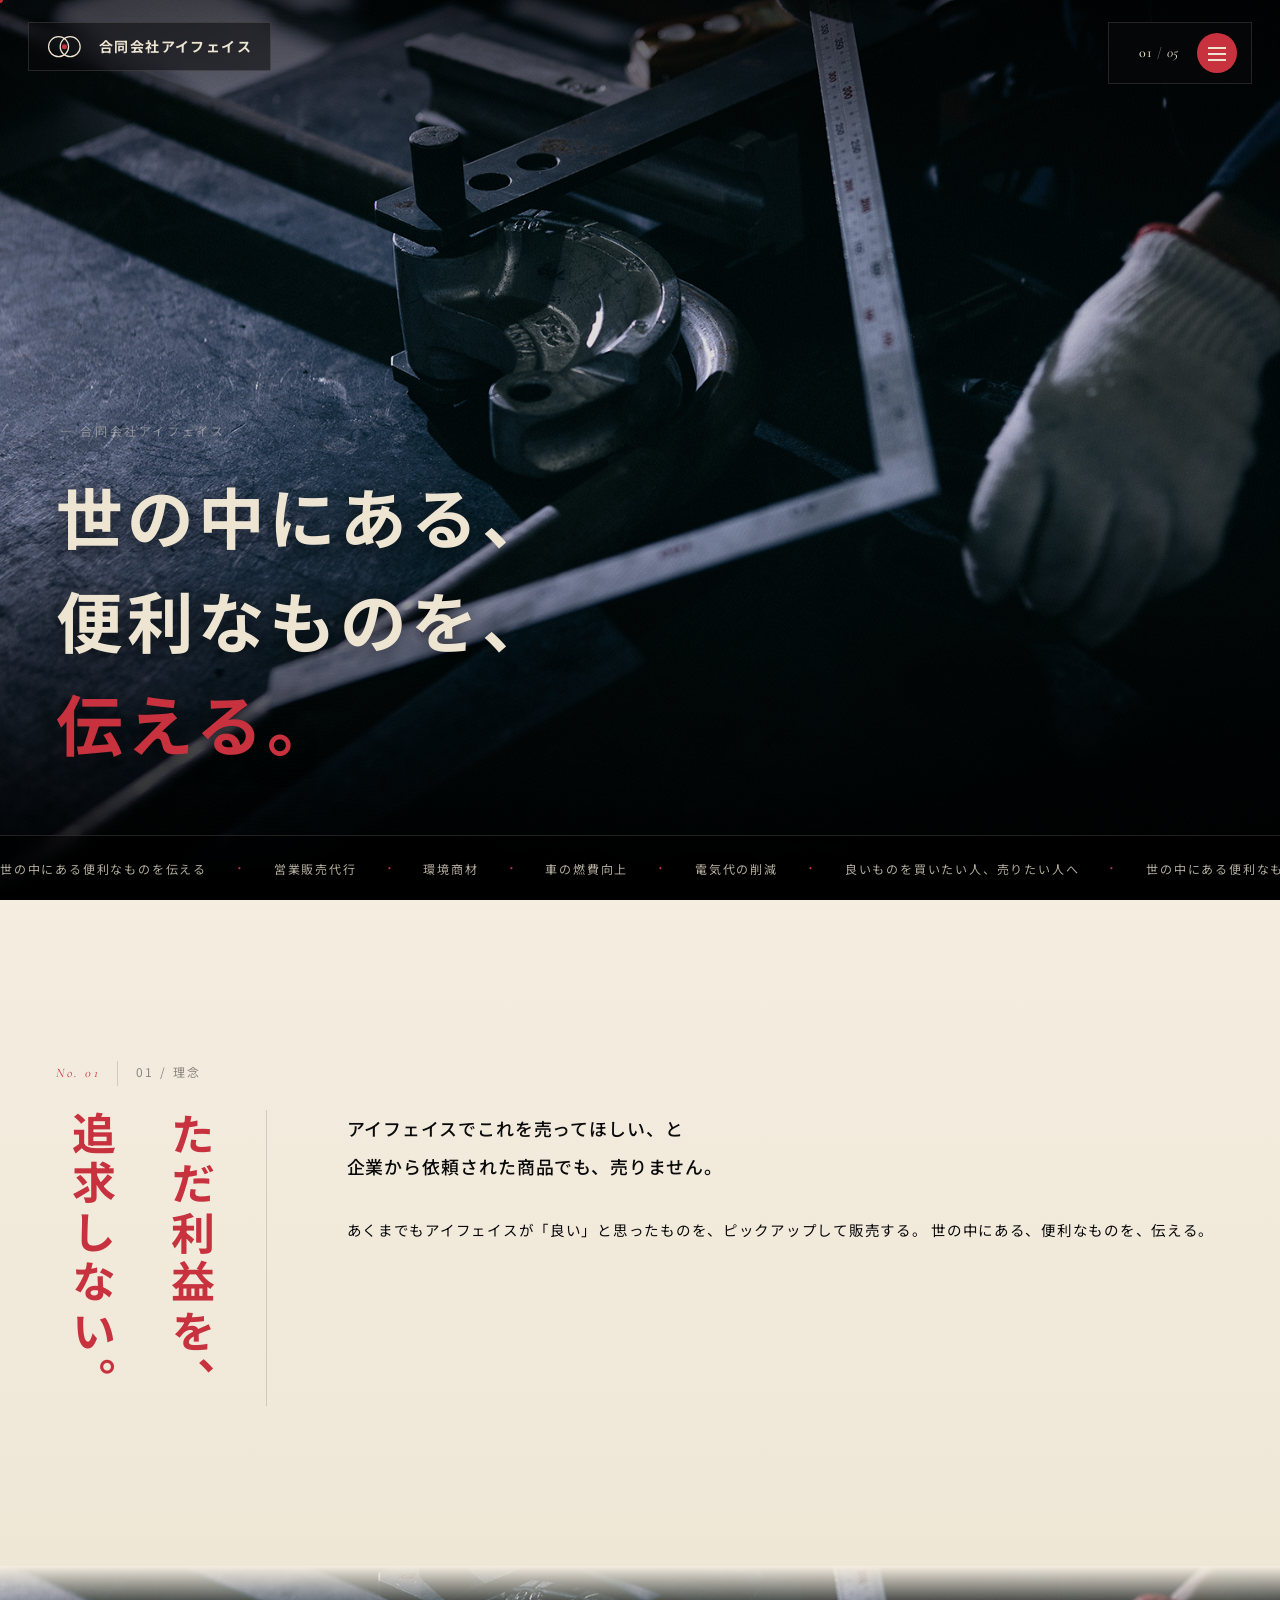
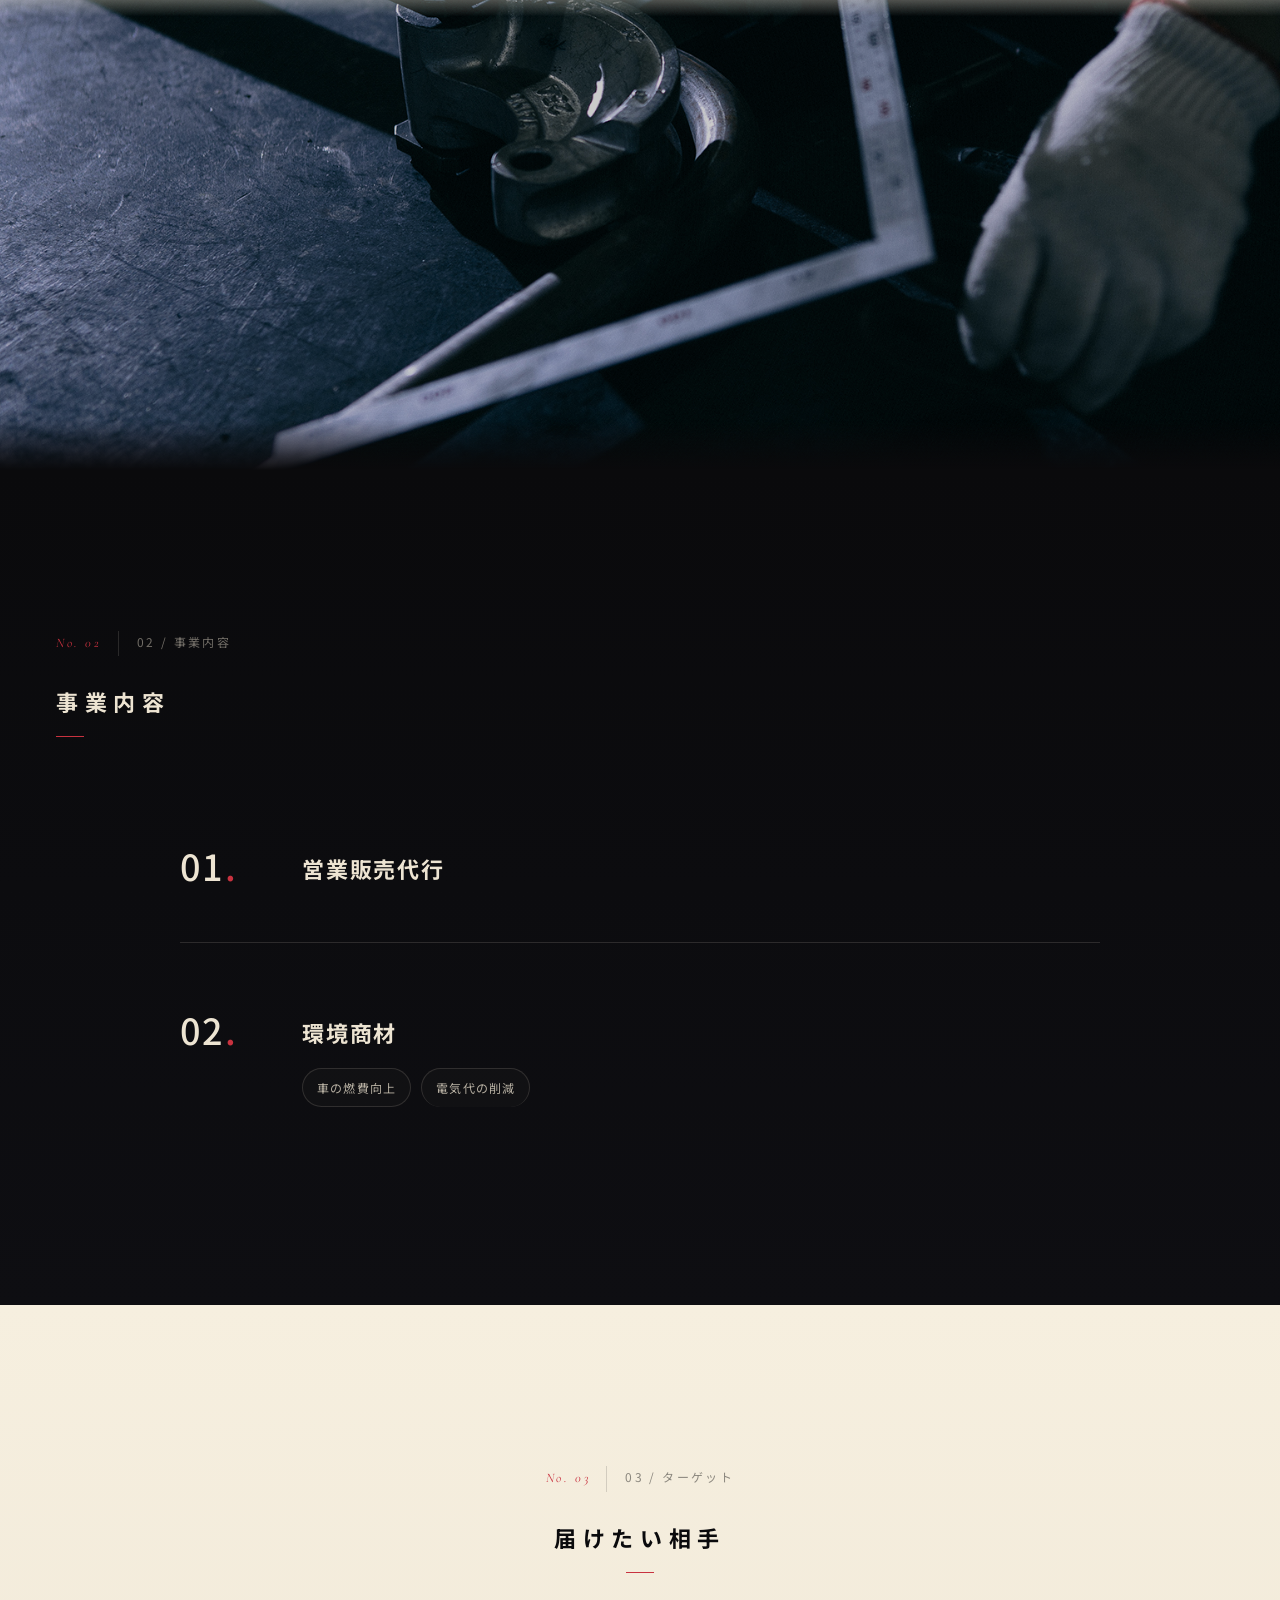
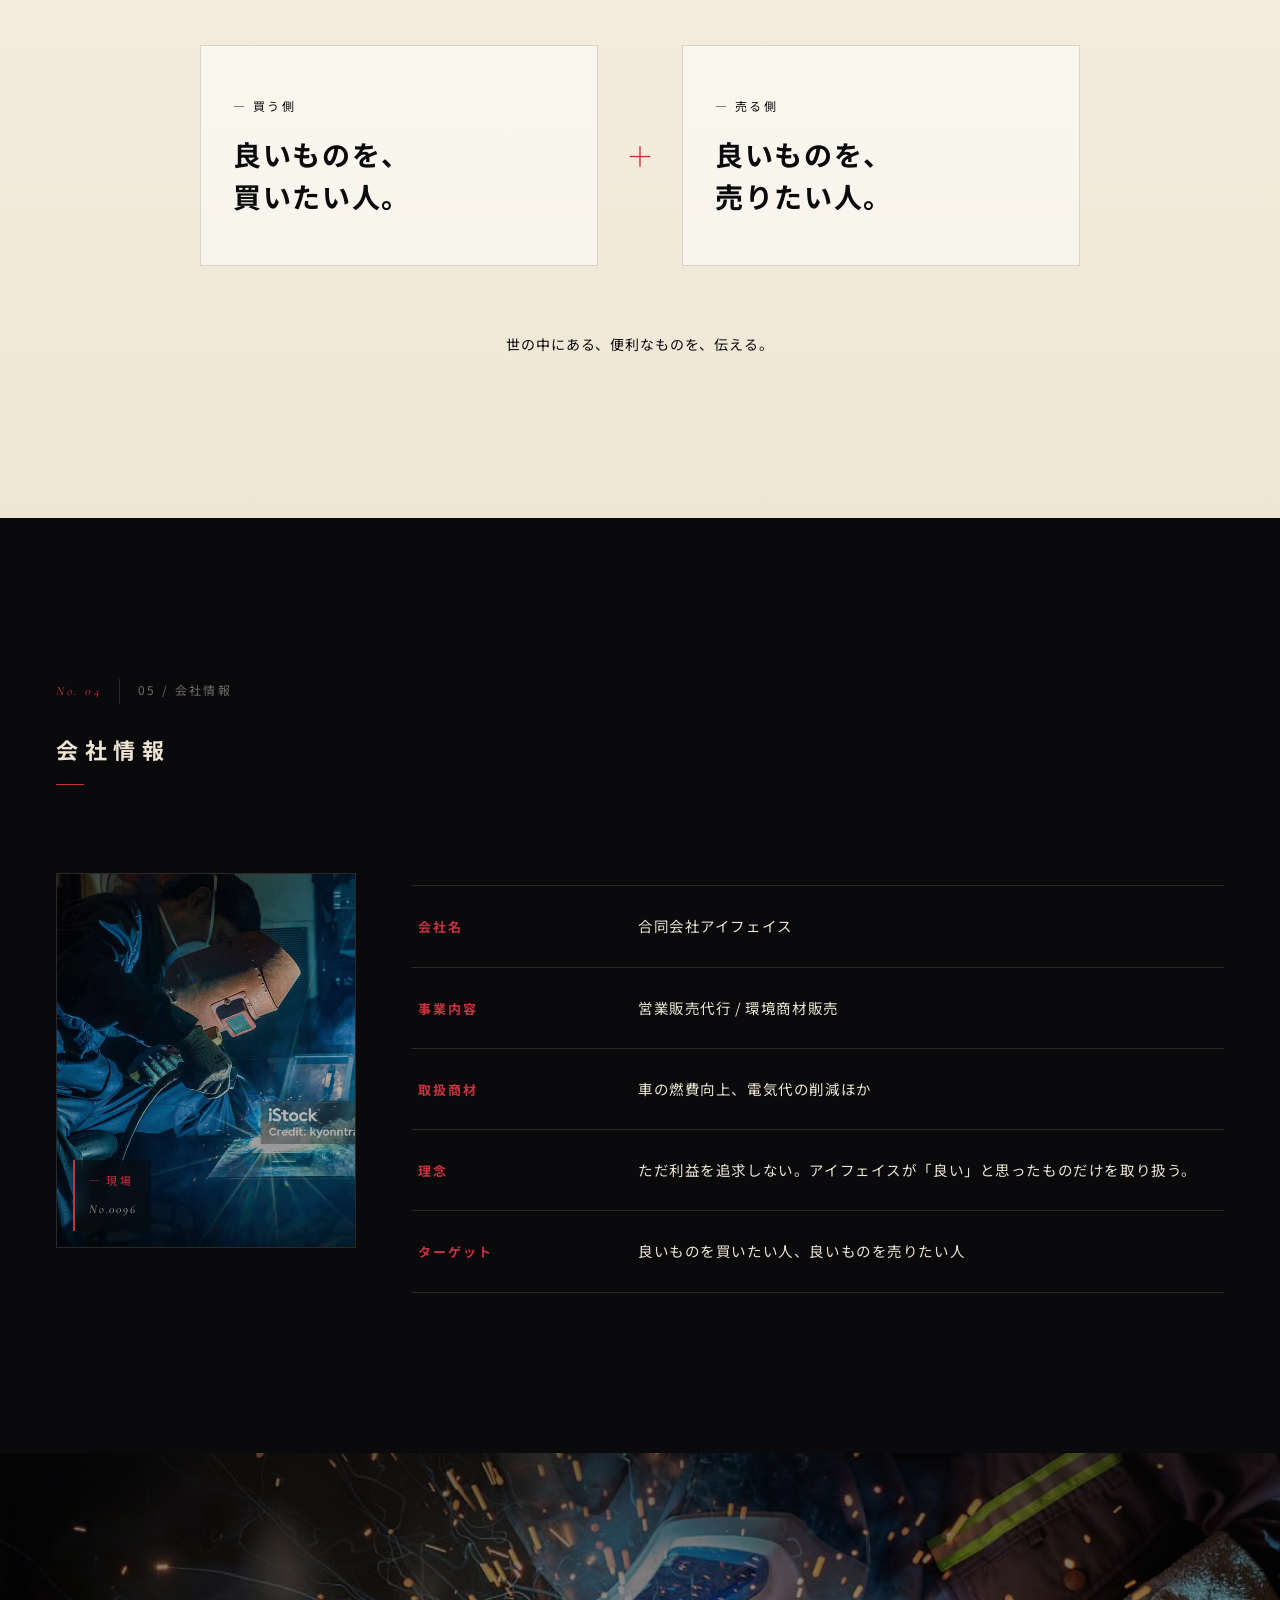
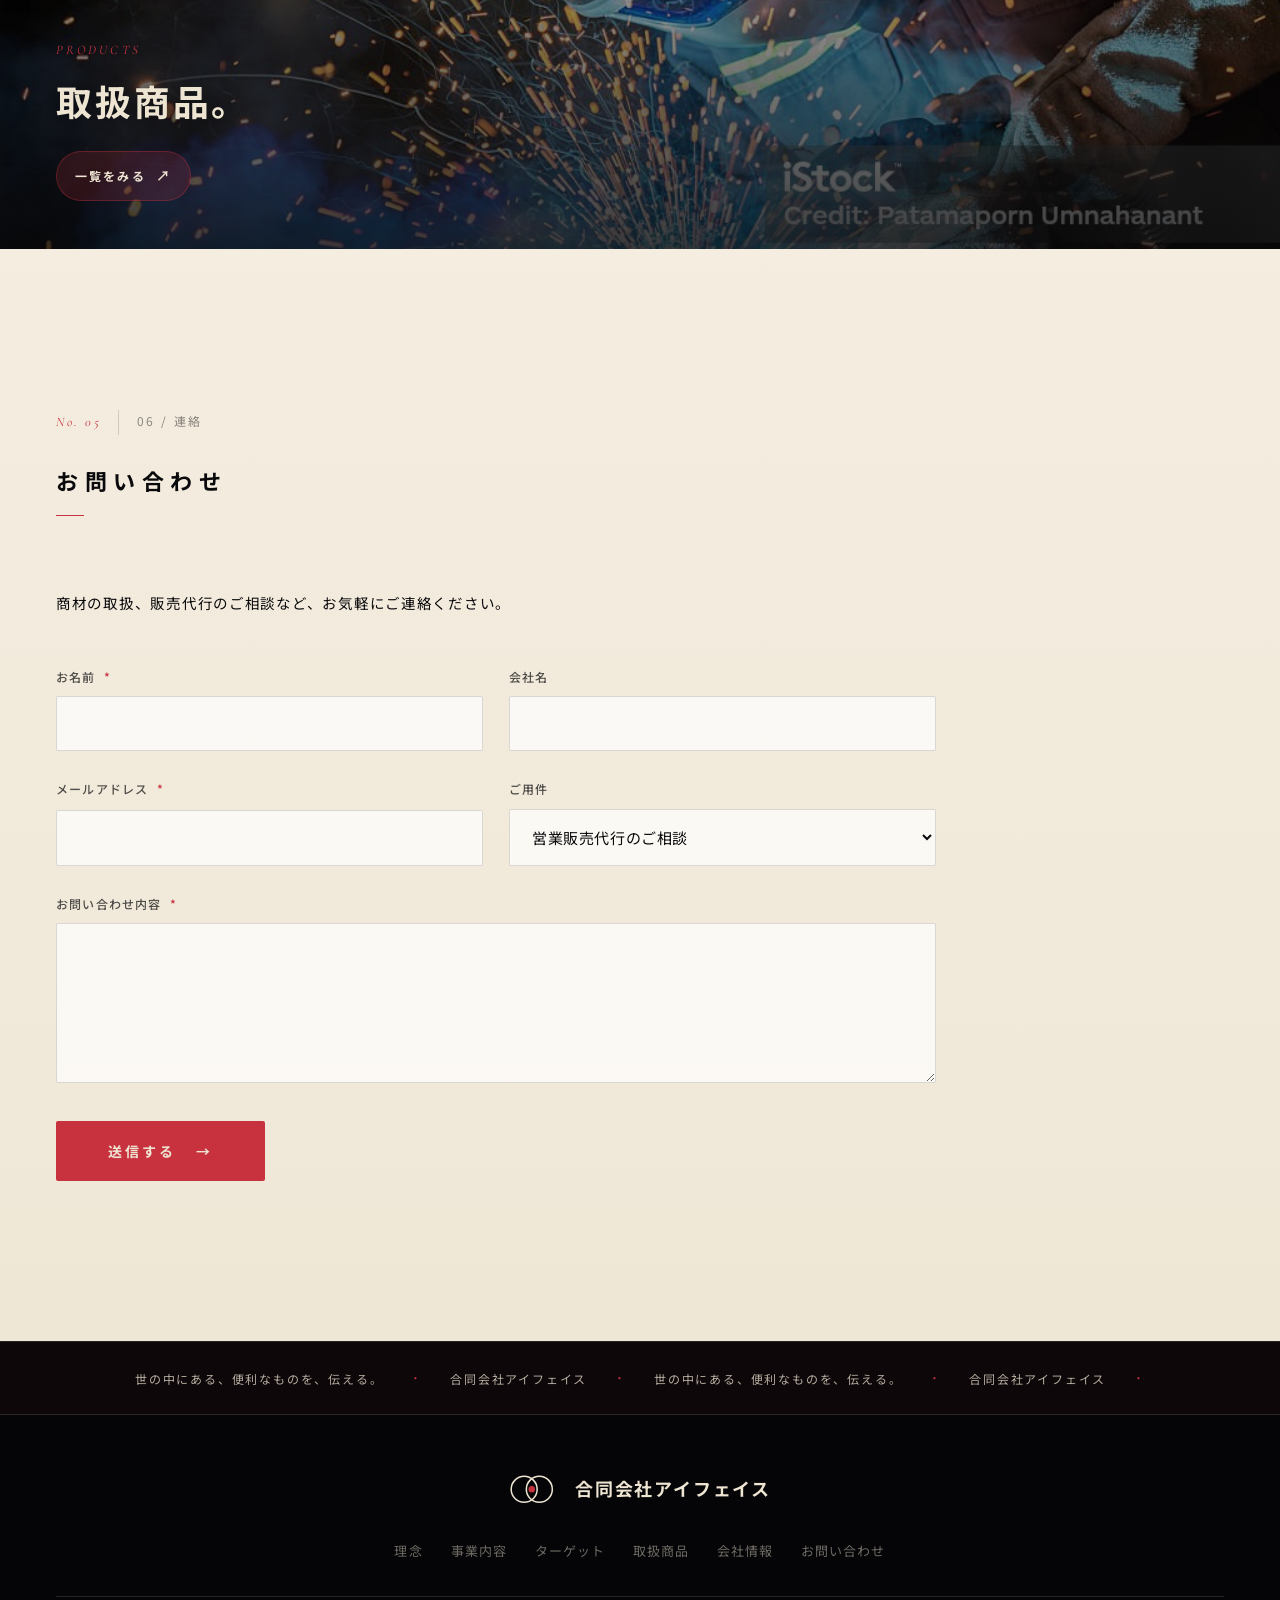
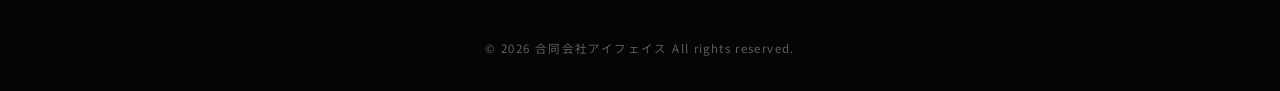
==== commit 7993b838: "Strip non-source content: remove fake description on 営業販売代行 and other additions" ====
--- a/index.html
+++ b/index.html
@@ -46,7 +46,6 @@
   </header>
 
   <main id="top">
-    <!-- 01: HERO -->
     <section class="hero" data-page="01">
       <div class="hero-photo" aria-hidden="true">
         <div class="ph-img"></div>
@@ -101,7 +100,6 @@
       </div>
     </section>
 
-    <!-- 02: PHILOSOPHY (LIGHT) -->
     <section class="section philosophy light" id="about" data-page="02">
       <div class="container">
         <div class="section-num light">
@@ -129,19 +127,13 @@
       </div>
     </section>
 
-    <!-- PHOTO STRIP (video) -->
     <section class="photo-strip" aria-hidden="true">
       <video class="ps-video" autoplay muted loop playsinline poster="assets/img/gap_0096.jpg">
         <source src="assets/img/istockphoto-2220825330-640_adpp_is.mp4" type="video/mp4" />
       </video>
       <div class="ps-grain"></div>
-      <p class="ps-caption">
-        <span class="ps-cap-en">— A trusted craft.</span>
-        <span class="ps-cap-jp">確かなものを、確かな手で。</span>
-      </p>
-    </section>
-
-    <!-- 03: BUSINESS (DARK) -->
+    </section>
+
     <section class="section business" id="business" data-page="03">
       <div class="container">
         <div class="section-num">
@@ -174,7 +166,6 @@
       </div>
     </section>
 
-    <!-- 04: TARGET (LIGHT) -->
     <section class="section target light" id="target" data-page="04">
       <div class="container">
         <div class="section-num center light">
@@ -193,13 +184,10 @@
             <p class="t-title">良いものを、<br/>売りたい人。</p>
           </div>
         </div>
-        <p class="target-foot">
-          世の中にある、便利なものを、伝える。
-        </p>
-      </div>
-    </section>
-
-    <!-- 05: COMPANY (DARK) -->
+        <p class="target-foot">世の中にある、便利なものを、伝える。</p>
+      </div>
+    </section>
+
     <section class="section company" id="company" data-page="05">
       <div class="container">
         <div class="section-num">
@@ -227,18 +215,16 @@
       </div>
     </section>
 
-    <!-- PHOTO BANNER -->
     <a class="photo-banner banner-link" href="products.html" target="_blank" rel="noopener">
       <div class="pb-img" aria-hidden="true"></div>
       <div class="pb-overlay" aria-hidden="true"></div>
       <div class="pb-caption">
         <span class="pb-num">PRODUCTS</span>
-        <span class="pb-text">良いもの、ご紹介。</span>
-        <span class="pb-cta">取扱商品の一覧をみる <em>↗</em></span>
+        <span class="pb-text">取扱商品。</span>
+        <span class="pb-cta">一覧をみる <em>↗</em></span>
       </div>
     </a>
 
-    <!-- 06: CONTACT (LIGHT) -->
     <section class="section contact light" id="contact" data-page="05">
       <div class="container">
         <div class="section-num light">
@@ -246,9 +232,7 @@
           <span class="num-jp">06 / 連絡</span>
         </div>
         <h2 class="head-jp light">お問い合わせ</h2>
-        <p class="lead-jp">
-          商材の取扱、販売代行のご相談など、お気軽にご連絡ください。
-        </p>
+        <p class="lead-jp">商材の取扱、販売代行のご相談など、お気軽にご連絡ください。</p>
         <form class="contact-form" onsubmit="event.preventDefault(); this.querySelector('.form-thanks').hidden=false;">
           <label><span>お名前 <em>*</em></span><input type="text" name="name" required /></label>
           <label><span>会社名</span><input type="text" name="company" /></label>
@@ -294,6 +278,7 @@
         <li><a href="#about">理念</a></li>
         <li><a href="#business">事業内容</a></li>
         <li><a href="#target">ターゲット</a></li>
+        <li><a href="products.html" target="_blank" rel="noopener">取扱商品</a></li>
         <li><a href="#company">会社情報</a></li>
         <li><a href="#contact">お問い合わせ</a></li>
       </ul>
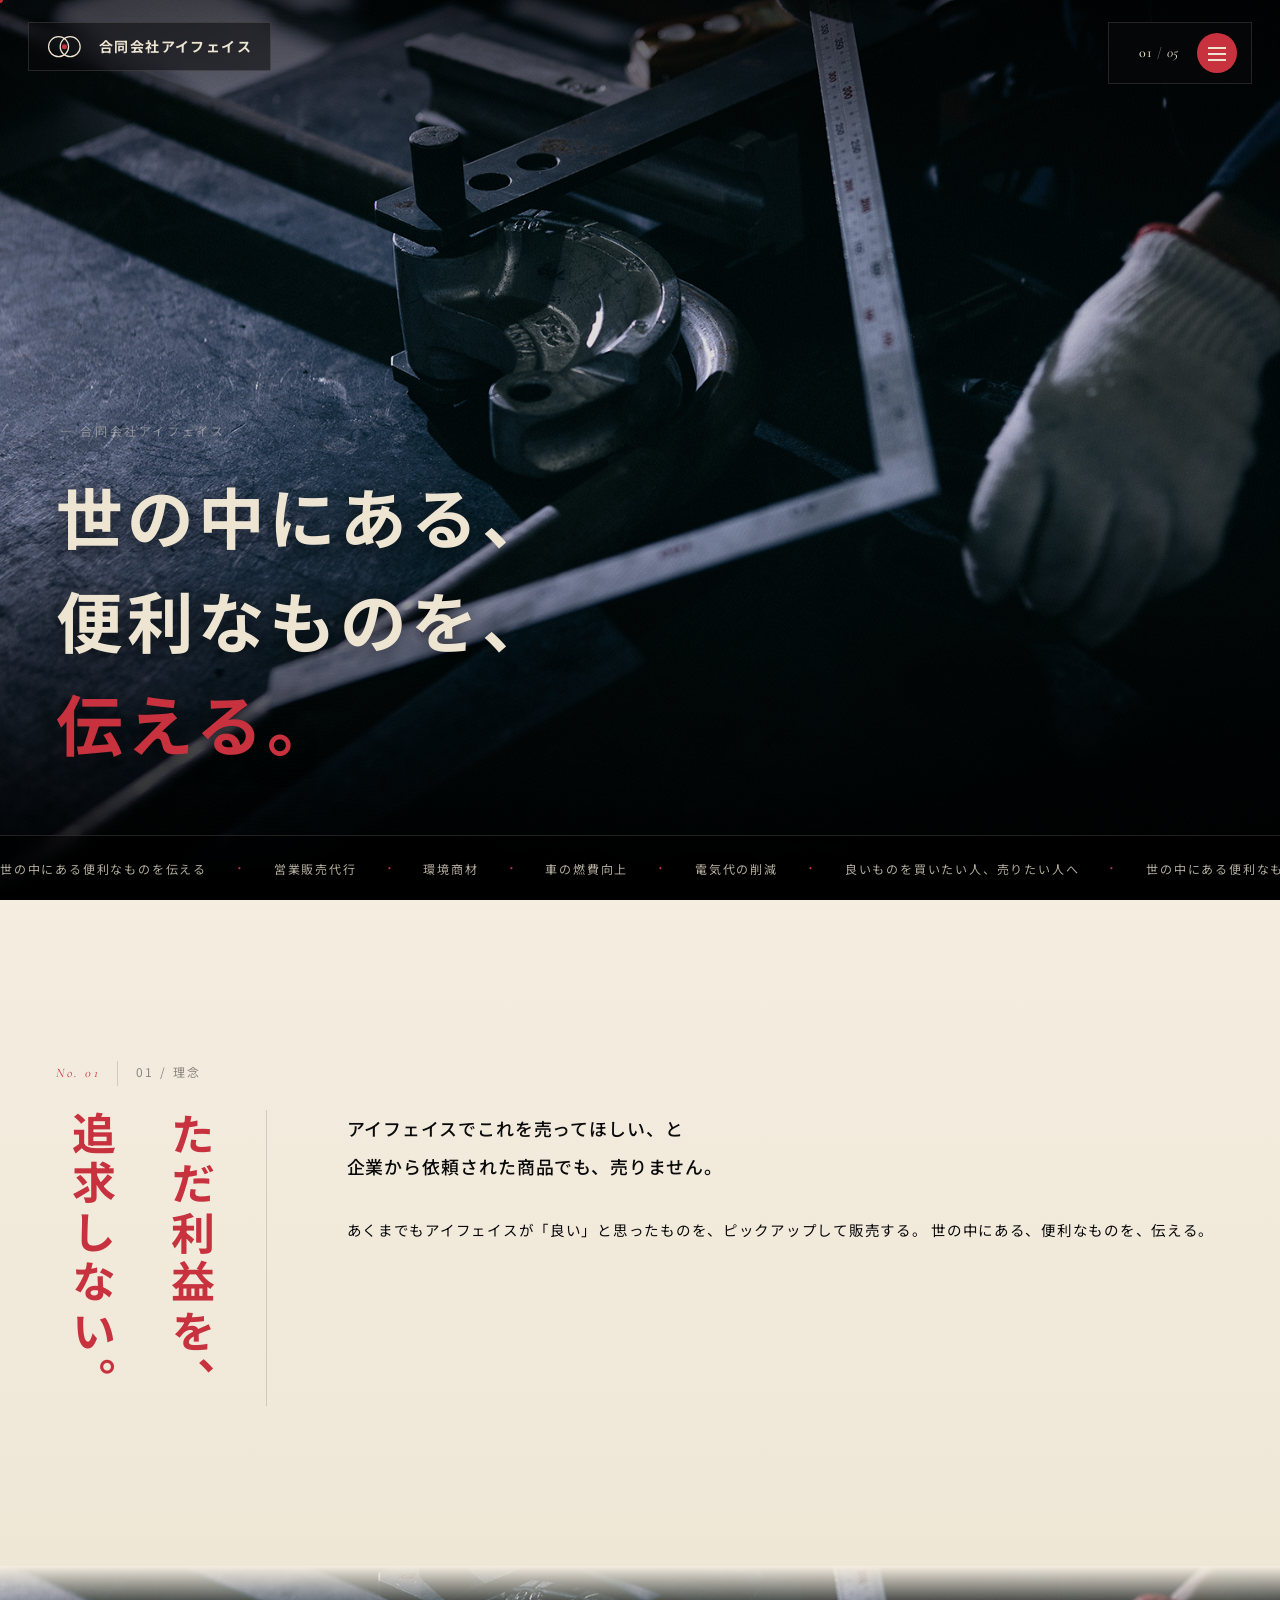
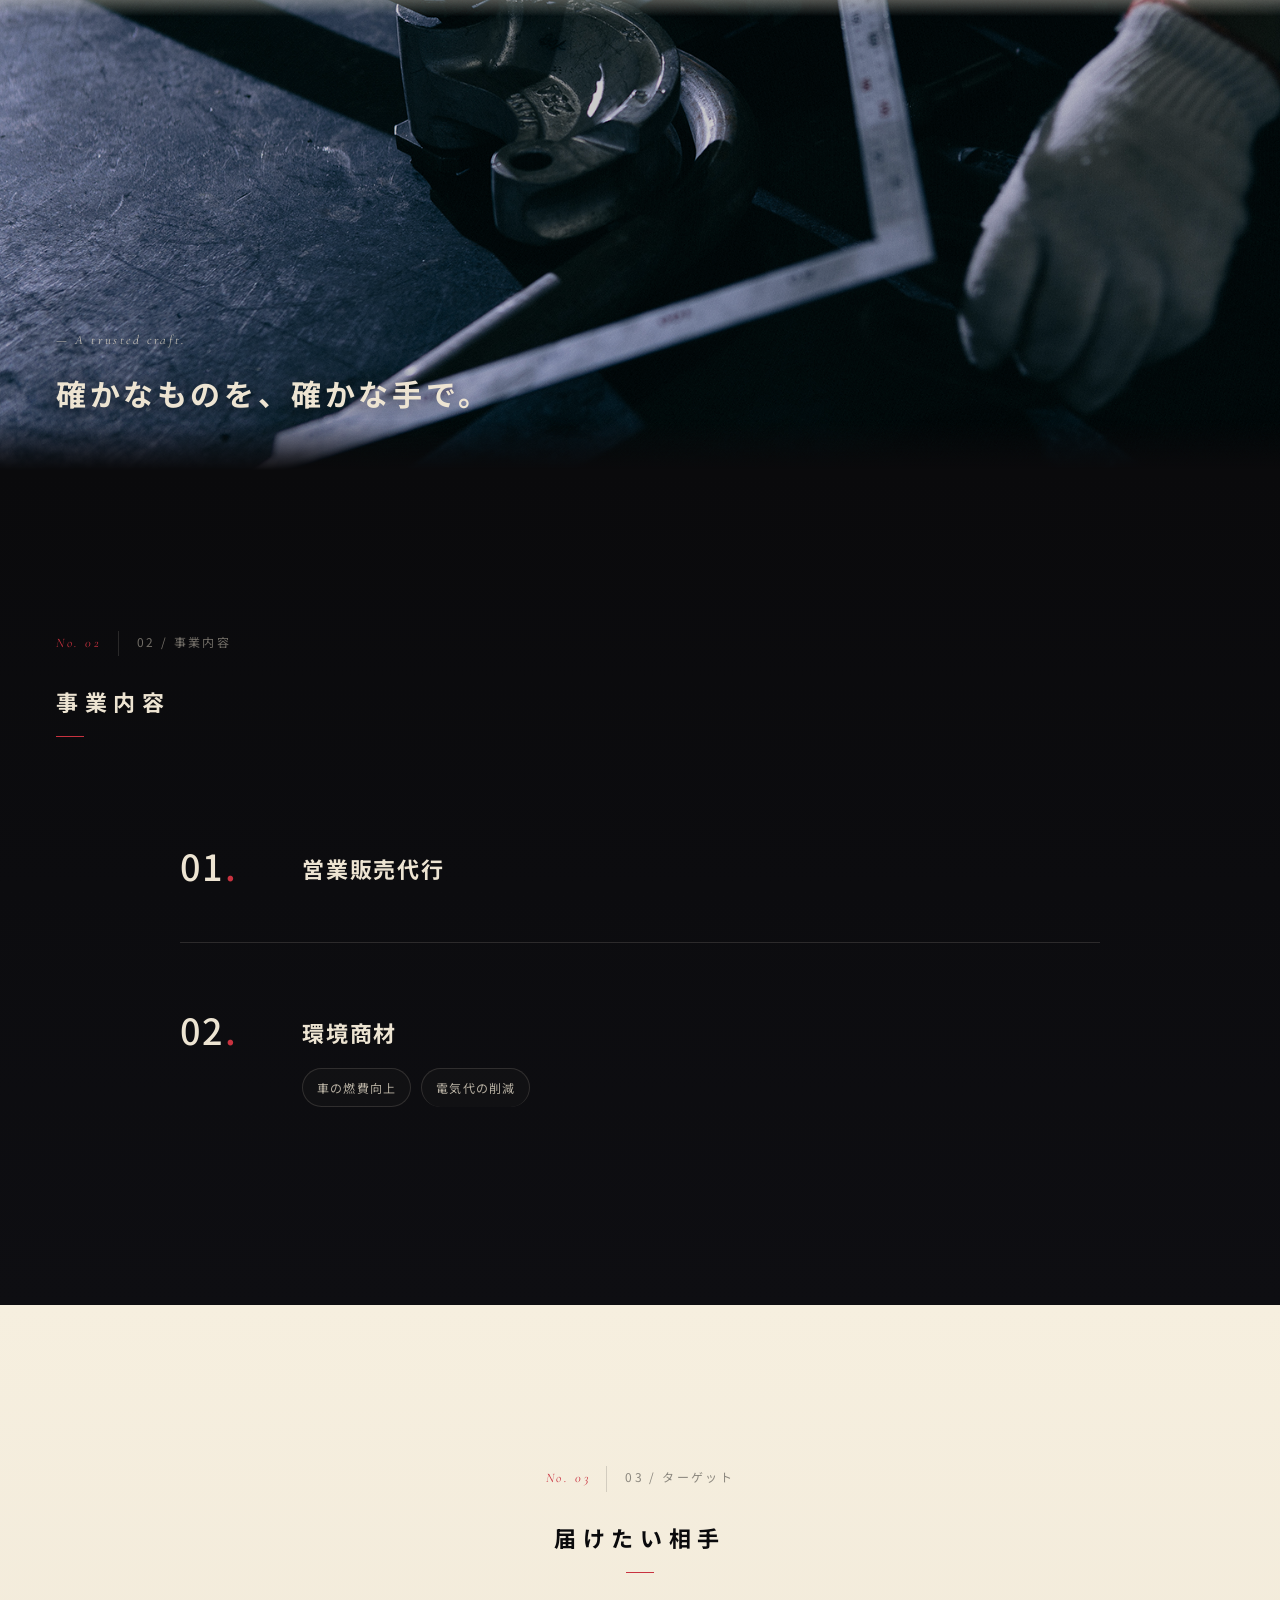
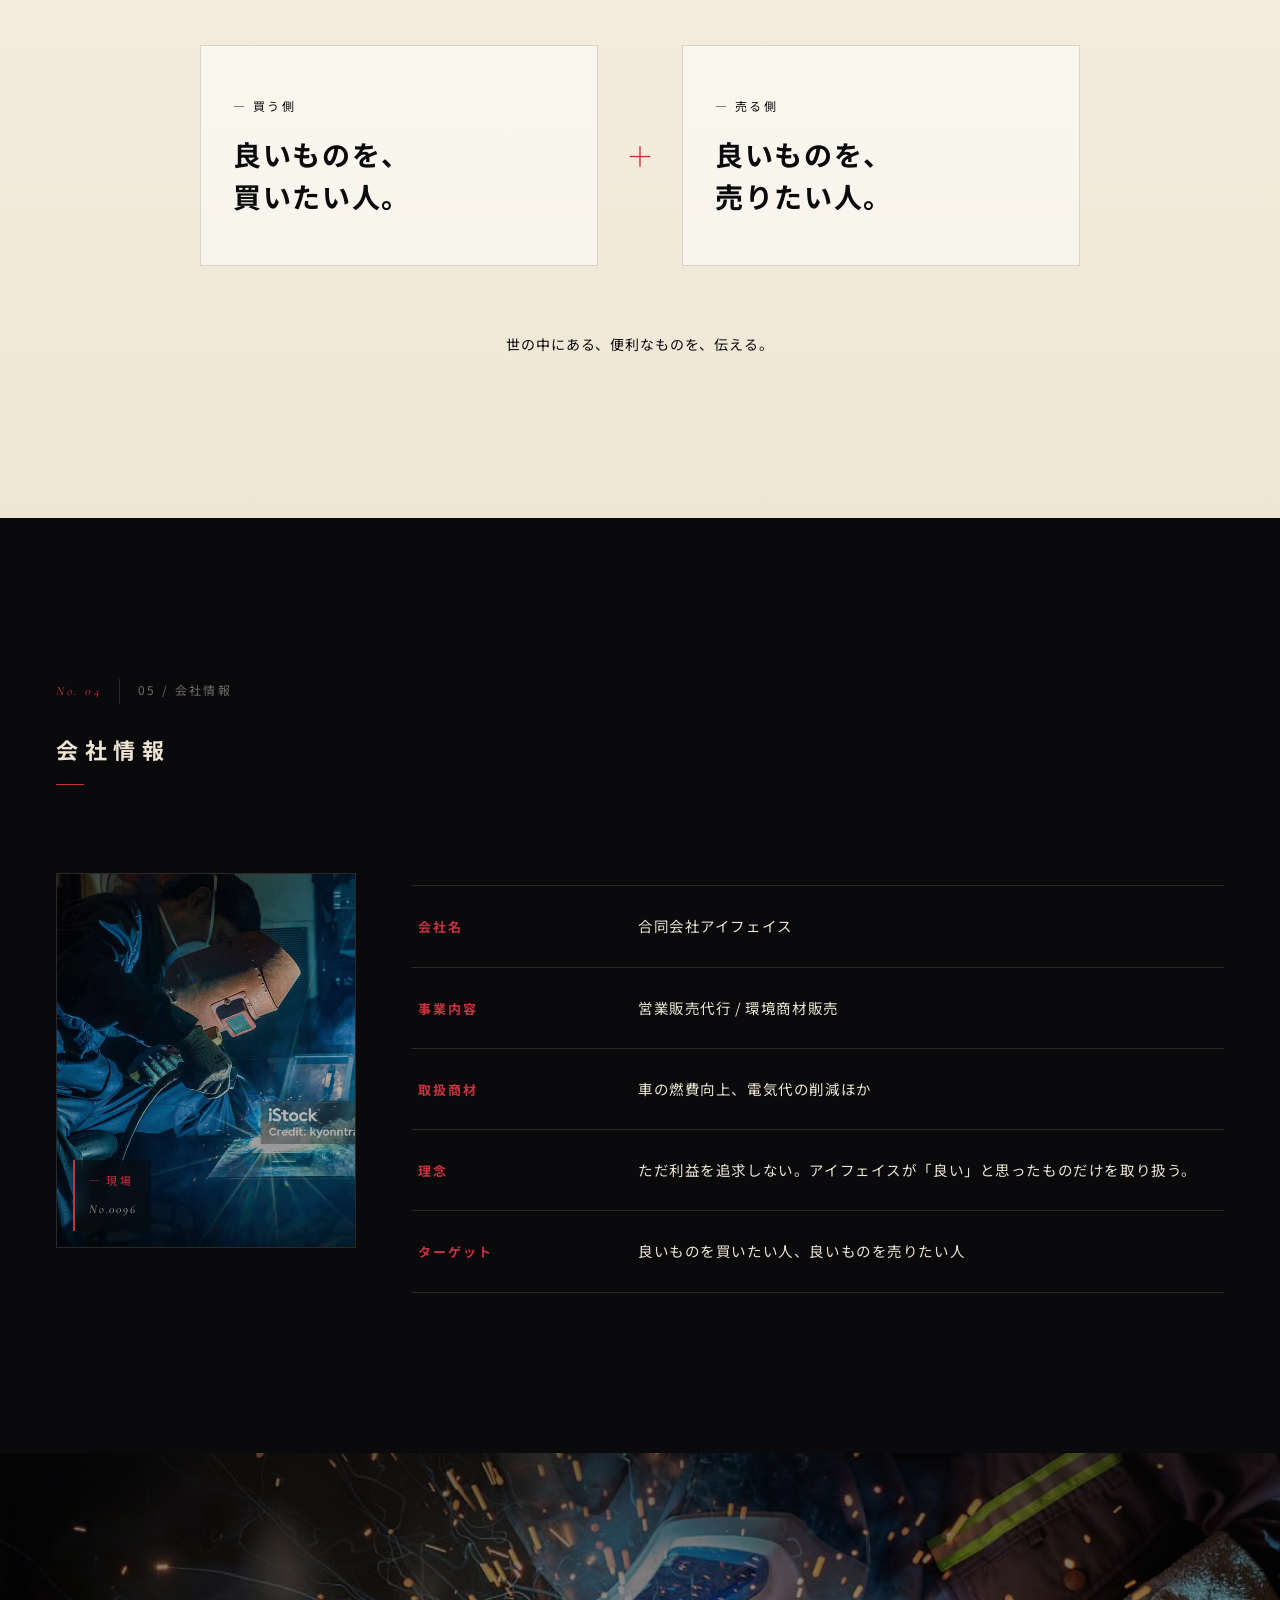
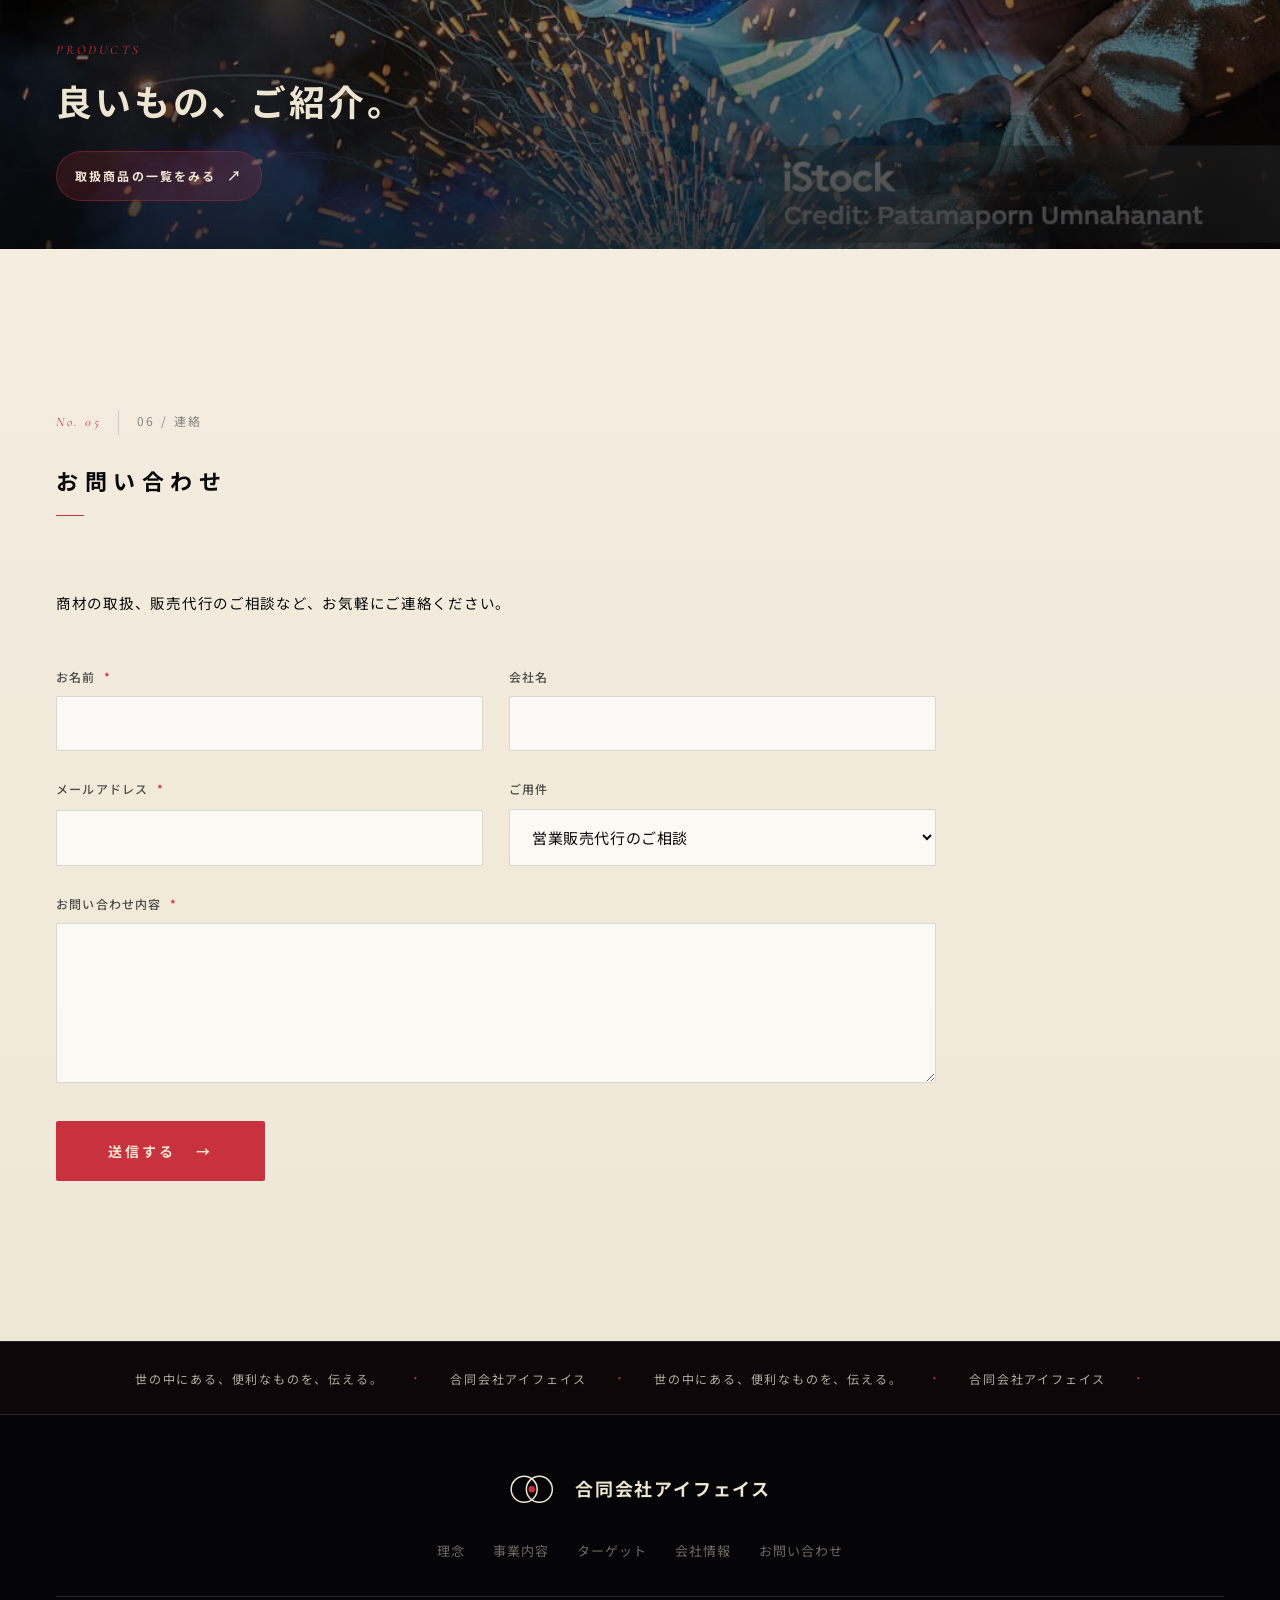
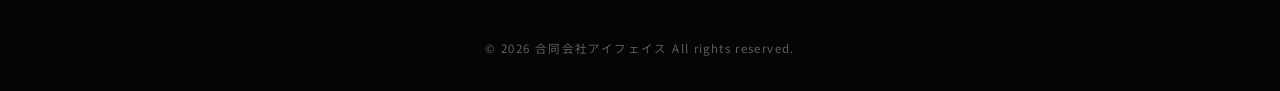
==== commit 18a0d4e1: "Close nav panel when clicking outside it" ====
--- a/index.html
+++ b/index.html
@@ -46,6 +46,7 @@
   </header>
 
   <main id="top">
+    <!-- 01: HERO -->
     <section class="hero" data-page="01">
       <div class="hero-photo" aria-hidden="true">
         <div class="ph-img"></div>
@@ -100,6 +101,7 @@
       </div>
     </section>
 
+    <!-- 02: PHILOSOPHY (LIGHT) -->
     <section class="section philosophy light" id="about" data-page="02">
       <div class="container">
         <div class="section-num light">
@@ -127,13 +129,19 @@
       </div>
     </section>
 
+    <!-- PHOTO STRIP (video) -->
     <section class="photo-strip" aria-hidden="true">
       <video class="ps-video" autoplay muted loop playsinline poster="assets/img/gap_0096.jpg">
         <source src="assets/img/istockphoto-2220825330-640_adpp_is.mp4" type="video/mp4" />
       </video>
       <div class="ps-grain"></div>
-    </section>
-
+      <p class="ps-caption">
+        <span class="ps-cap-en">— A trusted craft.</span>
+        <span class="ps-cap-jp">確かなものを、確かな手で。</span>
+      </p>
+    </section>
+
+    <!-- 03: BUSINESS (DARK) -->
     <section class="section business" id="business" data-page="03">
       <div class="container">
         <div class="section-num">
@@ -166,6 +174,7 @@
       </div>
     </section>
 
+    <!-- 04: TARGET (LIGHT) -->
     <section class="section target light" id="target" data-page="04">
       <div class="container">
         <div class="section-num center light">
@@ -184,10 +193,13 @@
             <p class="t-title">良いものを、<br/>売りたい人。</p>
           </div>
         </div>
-        <p class="target-foot">世の中にある、便利なものを、伝える。</p>
-      </div>
-    </section>
-
+        <p class="target-foot">
+          世の中にある、便利なものを、伝える。
+        </p>
+      </div>
+    </section>
+
+    <!-- 05: COMPANY (DARK) -->
     <section class="section company" id="company" data-page="05">
       <div class="container">
         <div class="section-num">
@@ -215,16 +227,18 @@
       </div>
     </section>
 
+    <!-- PHOTO BANNER -->
     <a class="photo-banner banner-link" href="products.html" target="_blank" rel="noopener">
       <div class="pb-img" aria-hidden="true"></div>
       <div class="pb-overlay" aria-hidden="true"></div>
       <div class="pb-caption">
         <span class="pb-num">PRODUCTS</span>
-        <span class="pb-text">取扱商品。</span>
-        <span class="pb-cta">一覧をみる <em>↗</em></span>
+        <span class="pb-text">良いもの、ご紹介。</span>
+        <span class="pb-cta">取扱商品の一覧をみる <em>↗</em></span>
       </div>
     </a>
 
+    <!-- 06: CONTACT (LIGHT) -->
     <section class="section contact light" id="contact" data-page="05">
       <div class="container">
         <div class="section-num light">
@@ -232,7 +246,9 @@
           <span class="num-jp">06 / 連絡</span>
         </div>
         <h2 class="head-jp light">お問い合わせ</h2>
-        <p class="lead-jp">商材の取扱、販売代行のご相談など、お気軽にご連絡ください。</p>
+        <p class="lead-jp">
+          商材の取扱、販売代行のご相談など、お気軽にご連絡ください。
+        </p>
         <form class="contact-form" onsubmit="event.preventDefault(); this.querySelector('.form-thanks').hidden=false;">
           <label><span>お名前 <em>*</em></span><input type="text" name="name" required /></label>
           <label><span>会社名</span><input type="text" name="company" /></label>
@@ -278,7 +294,6 @@
         <li><a href="#about">理念</a></li>
         <li><a href="#business">事業内容</a></li>
         <li><a href="#target">ターゲット</a></li>
-        <li><a href="products.html" target="_blank" rel="noopener">取扱商品</a></li>
         <li><a href="#company">会社情報</a></li>
         <li><a href="#contact">お問い合わせ</a></li>
       </ul>
@@ -286,6 +301,6 @@
     </div>
   </footer>
 
-  <script src="assets/js/main.js?v=20260513d"></script>
+  <script src="assets/js/main.js?v=20260514b"></script>
 </body>
 </html>
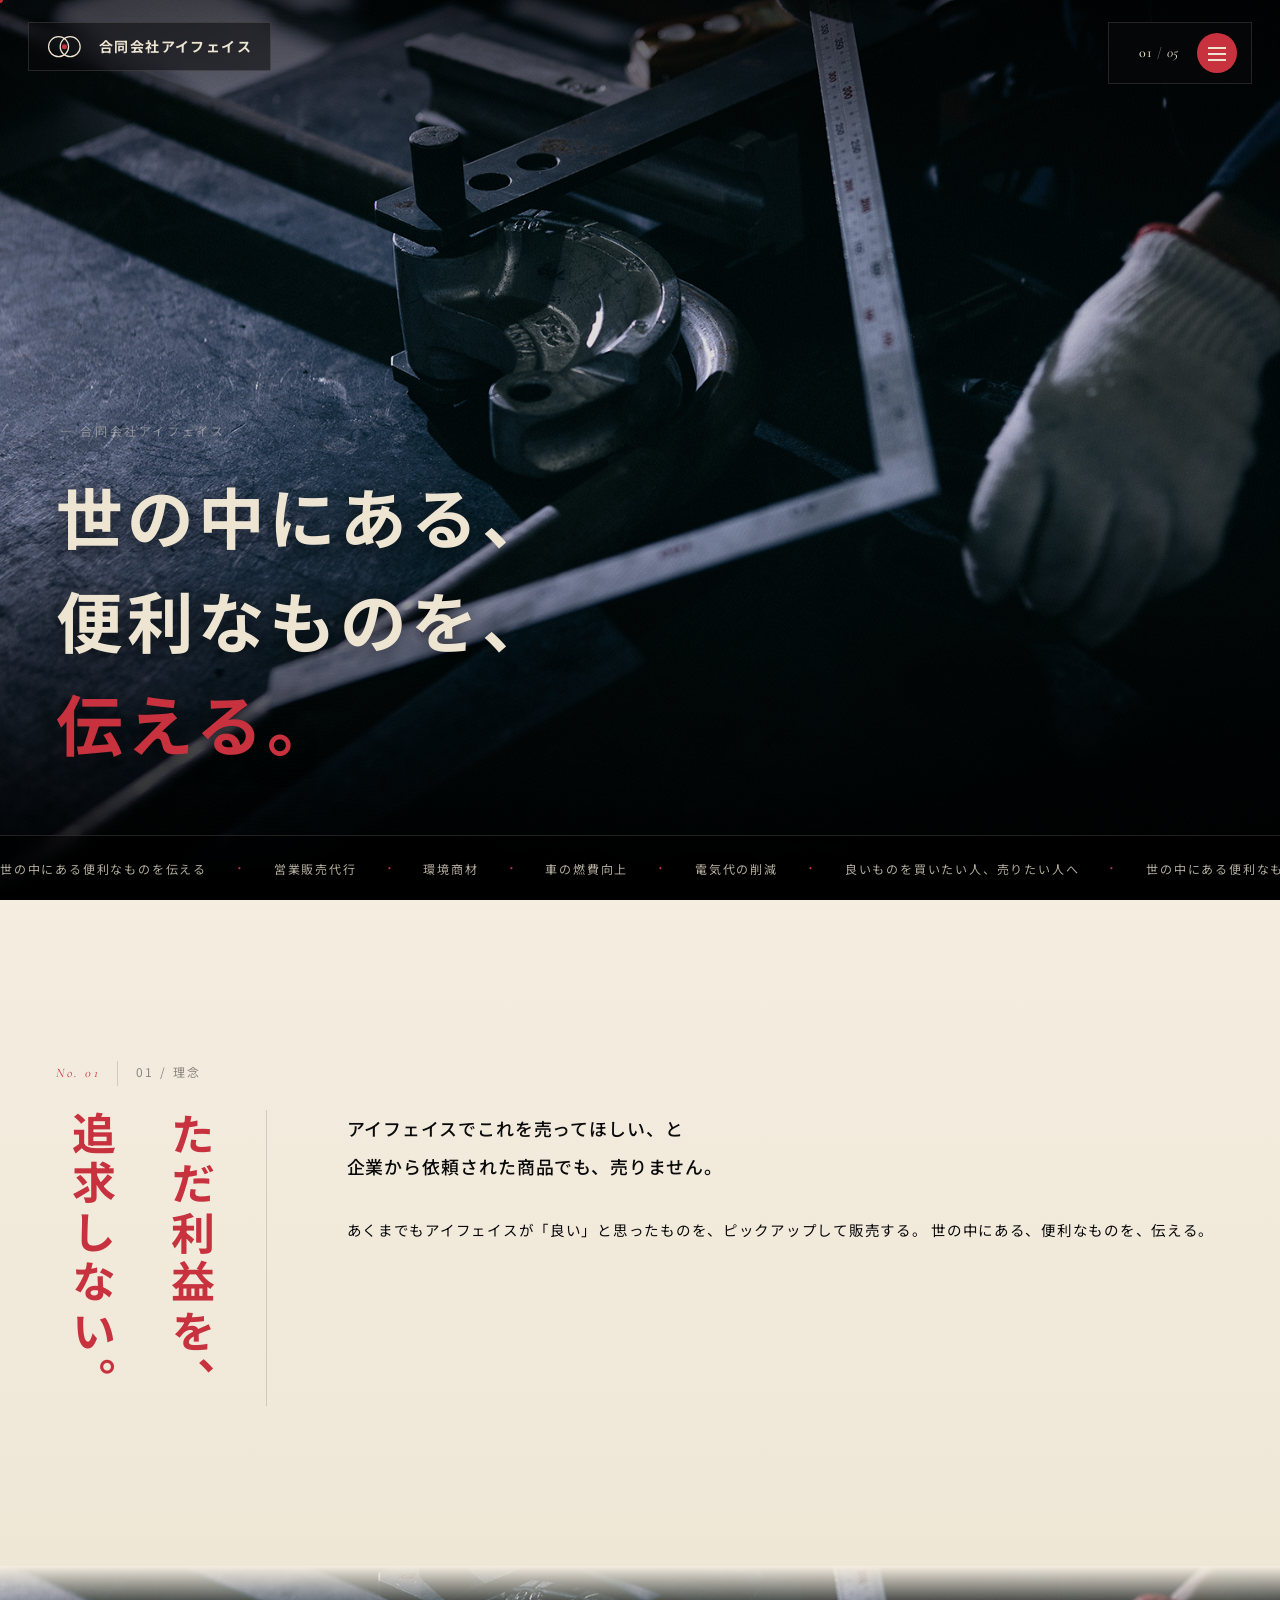
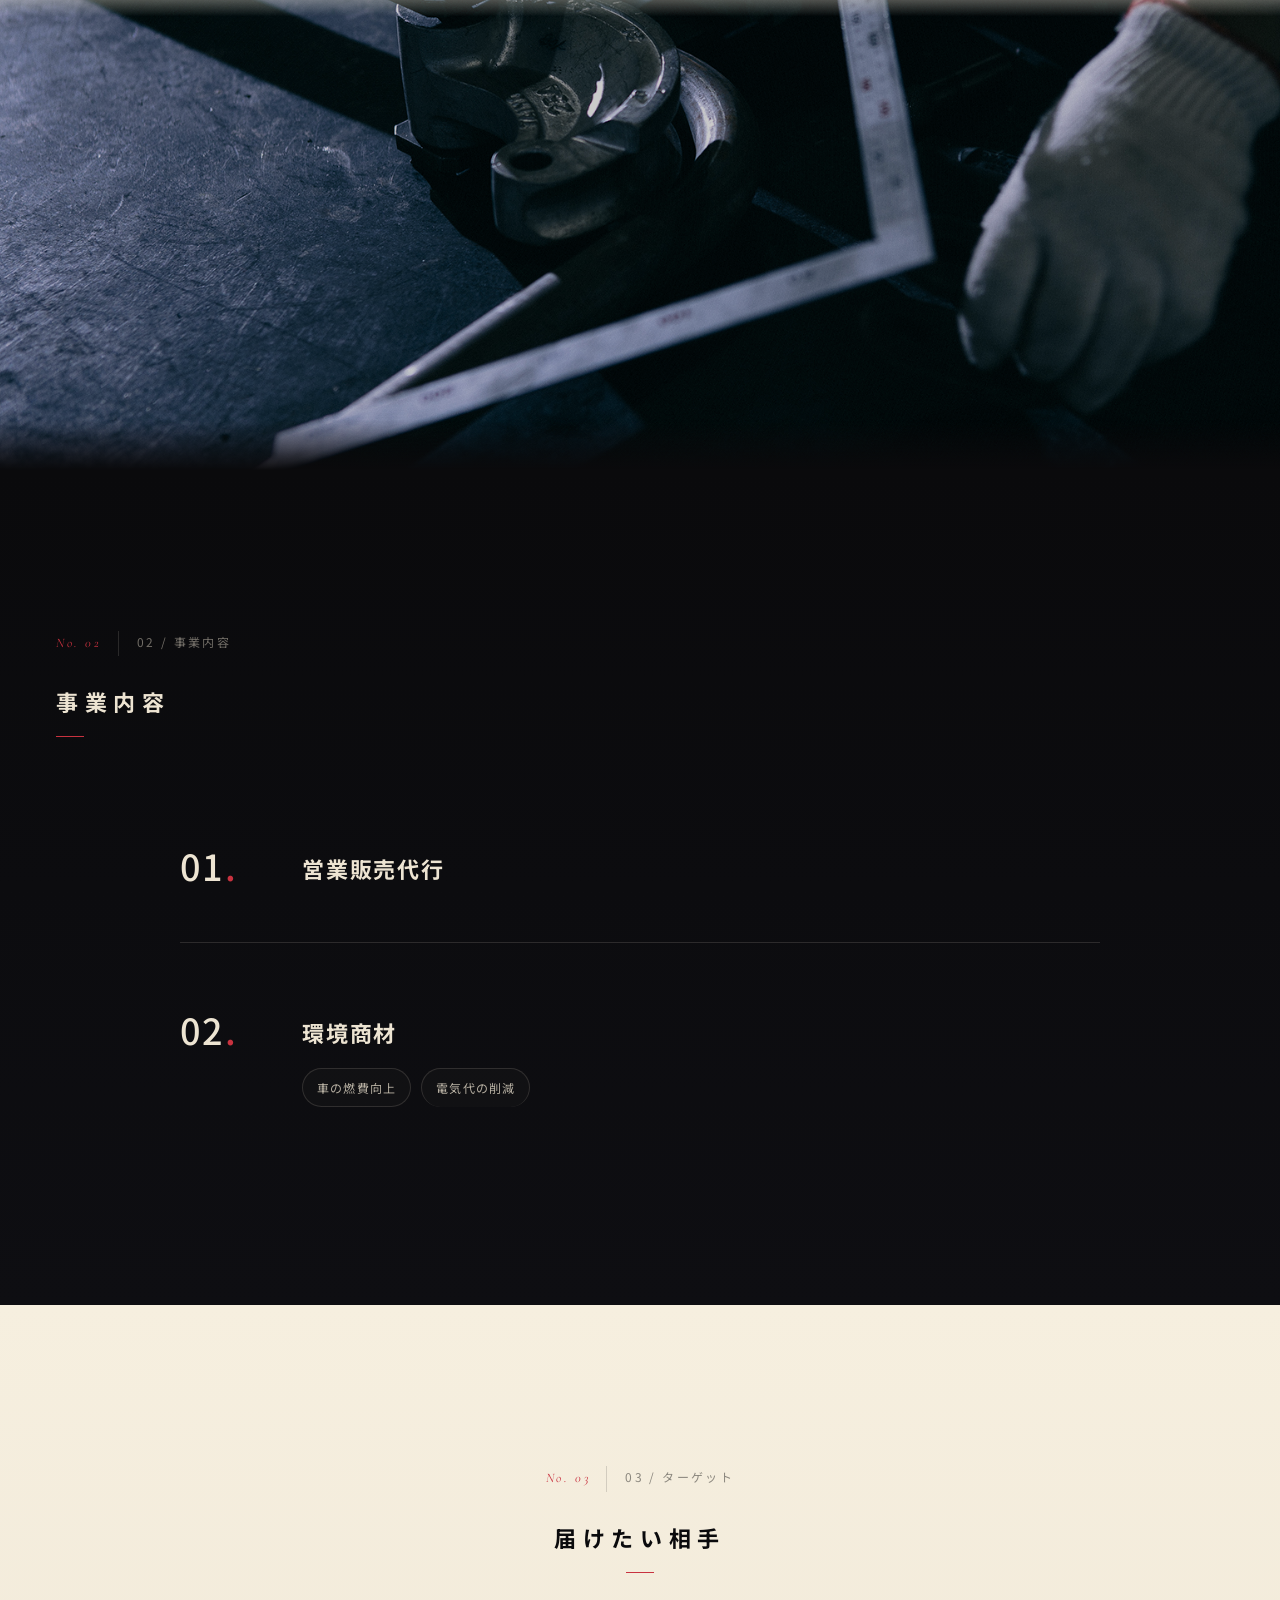
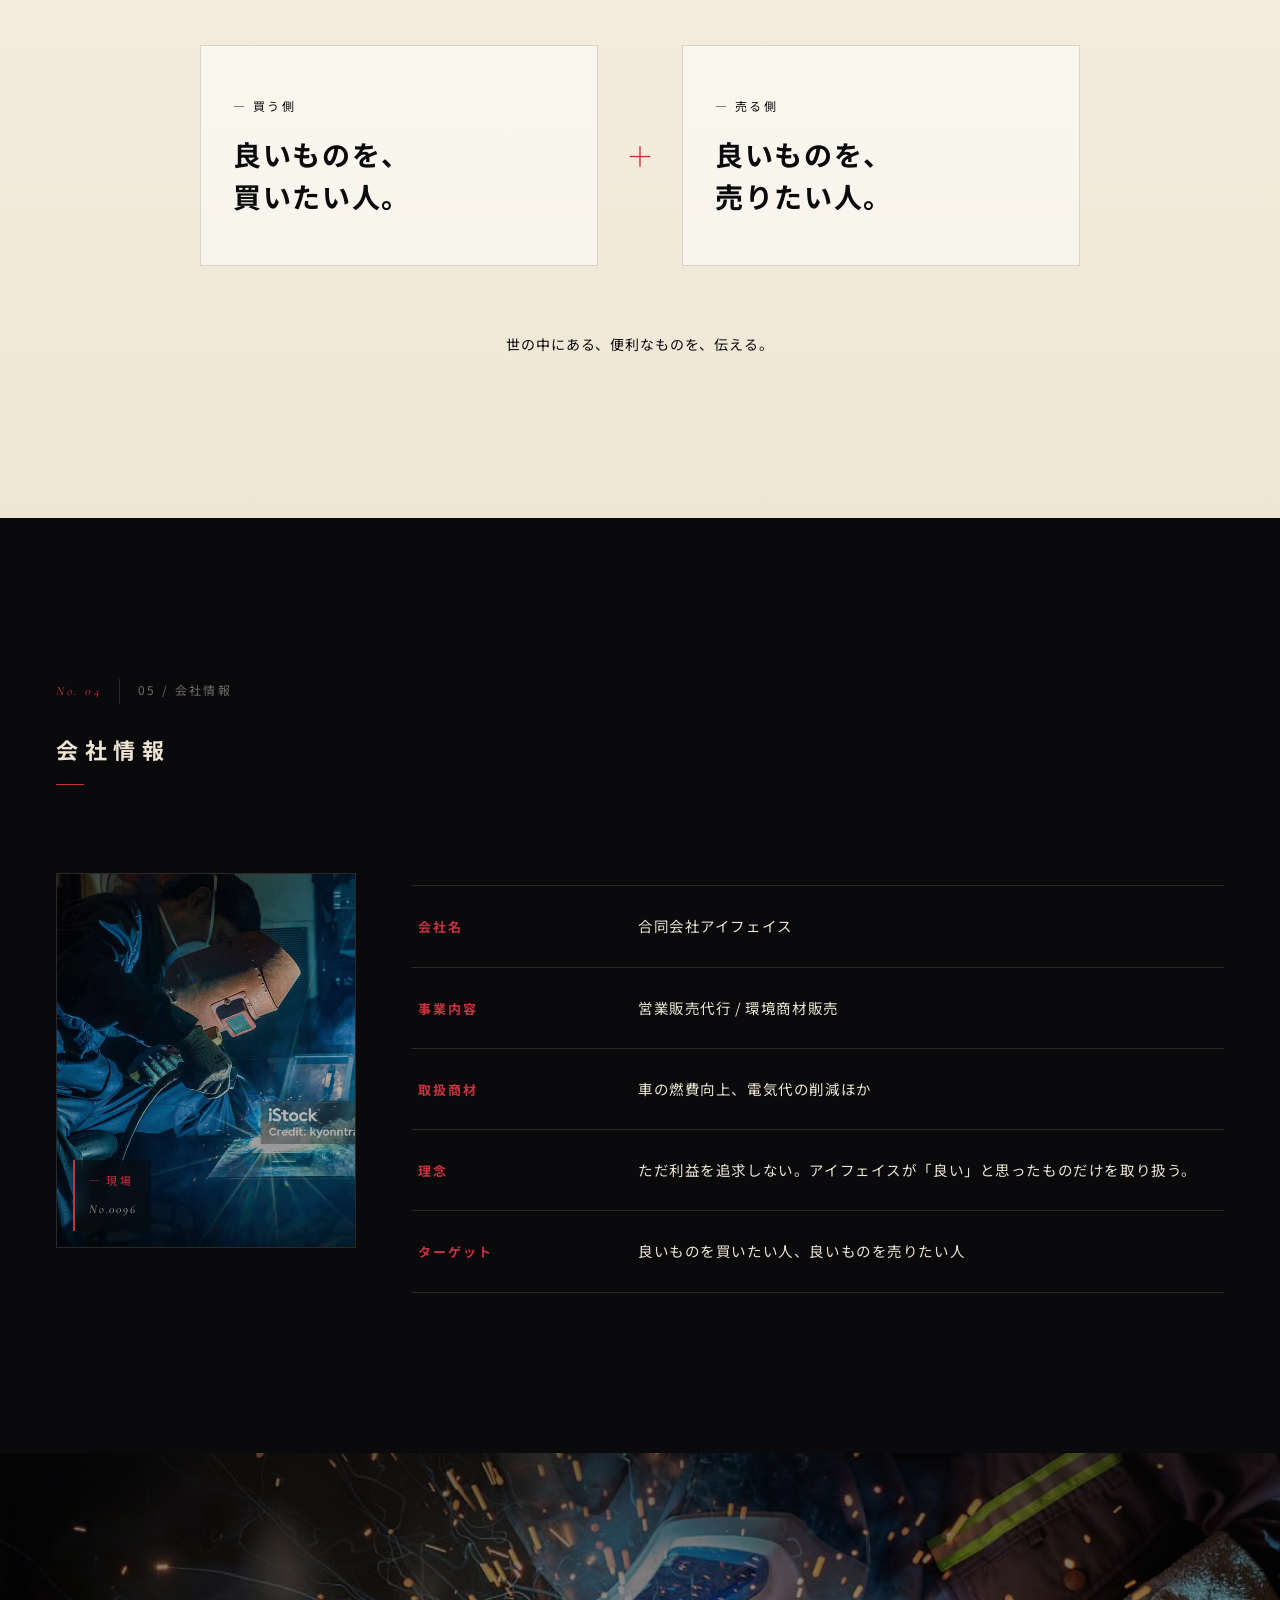
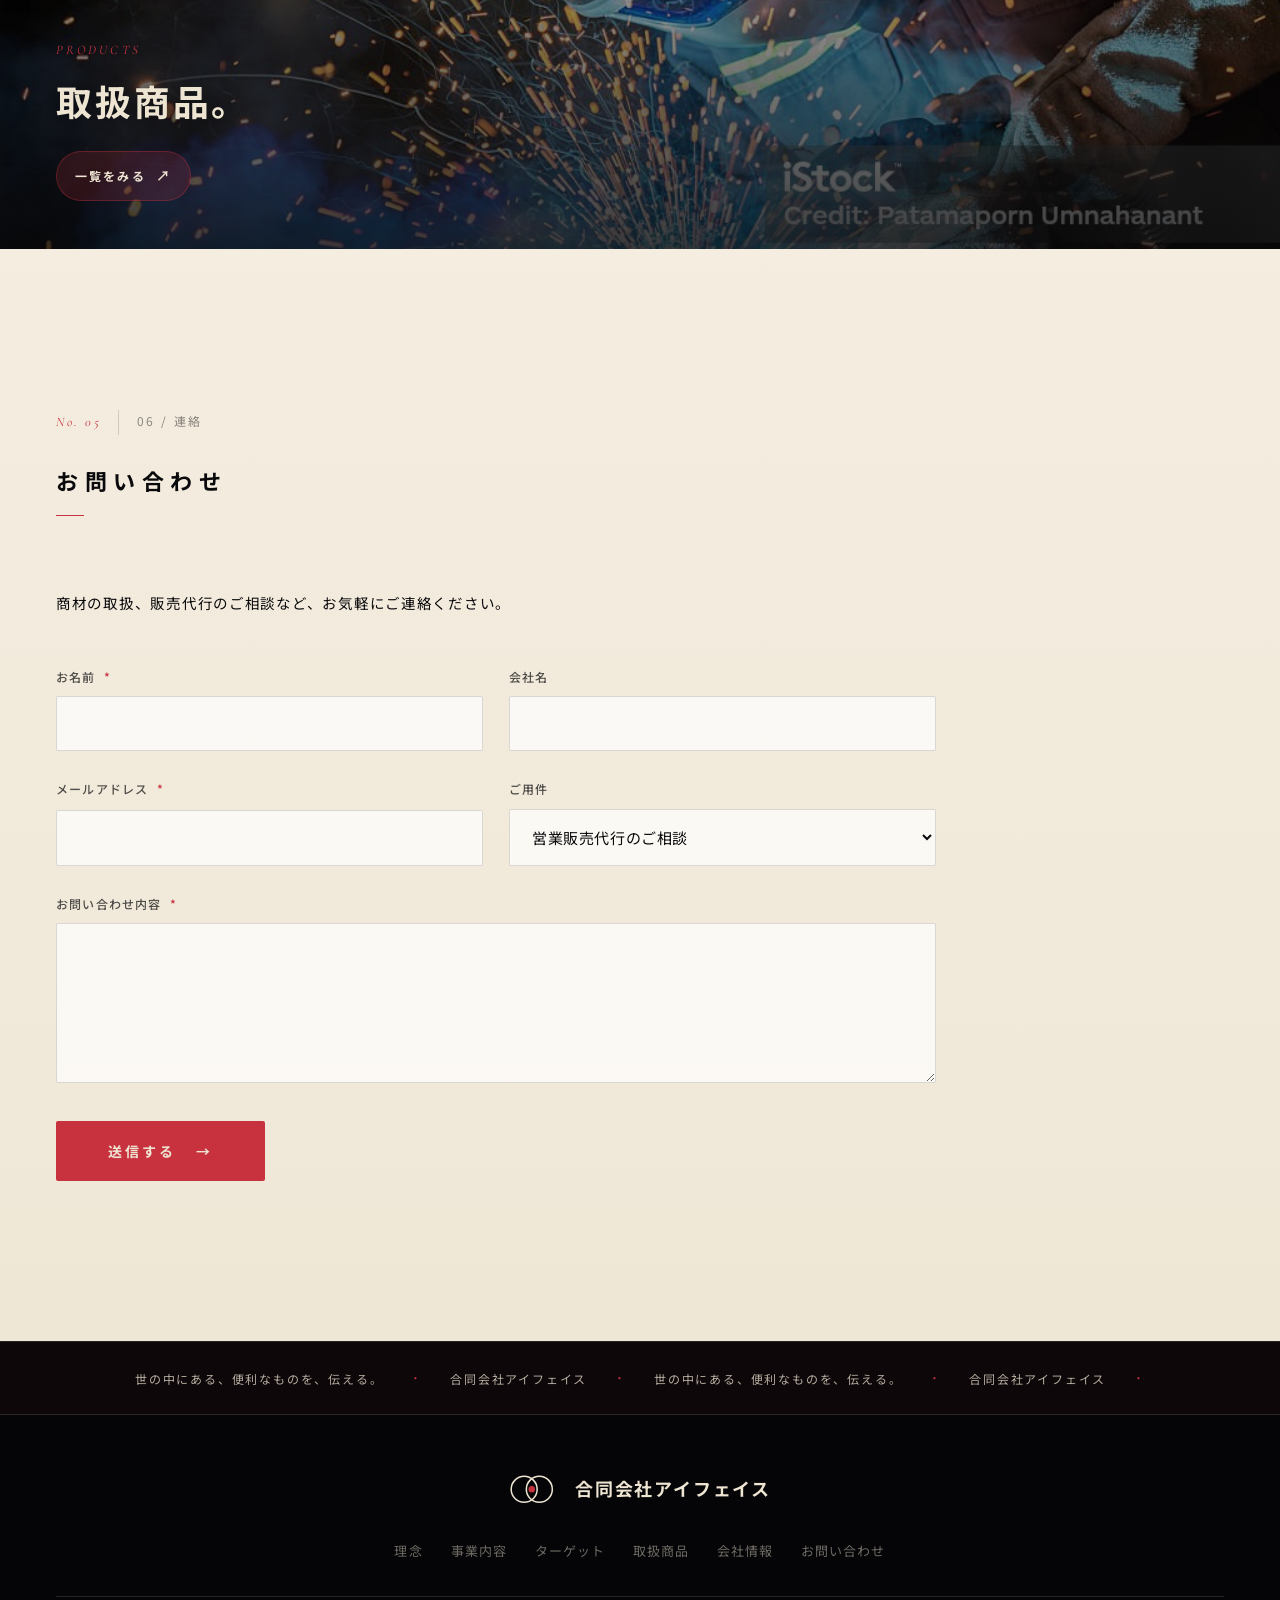
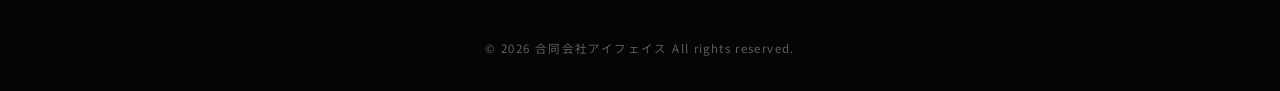
==== commit ba790d58: "Bump main.js cache buster on index" ====
--- a/index.html
+++ b/index.html
@@ -46,7 +46,6 @@
   </header>
 
   <main id="top">
-    <!-- 01: HERO -->
     <section class="hero" data-page="01">
       <div class="hero-photo" aria-hidden="true">
         <div class="ph-img"></div>
@@ -101,7 +100,6 @@
       </div>
     </section>
 
-    <!-- 02: PHILOSOPHY (LIGHT) -->
     <section class="section philosophy light" id="about" data-page="02">
       <div class="container">
         <div class="section-num light">
@@ -129,19 +127,13 @@
       </div>
     </section>
 
-    <!-- PHOTO STRIP (video) -->
     <section class="photo-strip" aria-hidden="true">
       <video class="ps-video" autoplay muted loop playsinline poster="assets/img/gap_0096.jpg">
         <source src="assets/img/istockphoto-2220825330-640_adpp_is.mp4" type="video/mp4" />
       </video>
       <div class="ps-grain"></div>
-      <p class="ps-caption">
-        <span class="ps-cap-en">— A trusted craft.</span>
-        <span class="ps-cap-jp">確かなものを、確かな手で。</span>
-      </p>
-    </section>
-
-    <!-- 03: BUSINESS (DARK) -->
+    </section>
+
     <section class="section business" id="business" data-page="03">
       <div class="container">
         <div class="section-num">
@@ -174,7 +166,6 @@
       </div>
     </section>
 
-    <!-- 04: TARGET (LIGHT) -->
     <section class="section target light" id="target" data-page="04">
       <div class="container">
         <div class="section-num center light">
@@ -193,13 +184,10 @@
             <p class="t-title">良いものを、<br/>売りたい人。</p>
           </div>
         </div>
-        <p class="target-foot">
-          世の中にある、便利なものを、伝える。
-        </p>
-      </div>
-    </section>
-
-    <!-- 05: COMPANY (DARK) -->
+        <p class="target-foot">世の中にある、便利なものを、伝える。</p>
+      </div>
+    </section>
+
     <section class="section company" id="company" data-page="05">
       <div class="container">
         <div class="section-num">
@@ -227,18 +215,16 @@
       </div>
     </section>
 
-    <!-- PHOTO BANNER -->
     <a class="photo-banner banner-link" href="products.html" target="_blank" rel="noopener">
       <div class="pb-img" aria-hidden="true"></div>
       <div class="pb-overlay" aria-hidden="true"></div>
       <div class="pb-caption">
         <span class="pb-num">PRODUCTS</span>
-        <span class="pb-text">良いもの、ご紹介。</span>
-        <span class="pb-cta">取扱商品の一覧をみる <em>↗</em></span>
+        <span class="pb-text">取扱商品。</span>
+        <span class="pb-cta">一覧をみる <em>↗</em></span>
       </div>
     </a>
 
-    <!-- 06: CONTACT (LIGHT) -->
     <section class="section contact light" id="contact" data-page="05">
       <div class="container">
         <div class="section-num light">
@@ -246,9 +232,7 @@
           <span class="num-jp">06 / 連絡</span>
         </div>
         <h2 class="head-jp light">お問い合わせ</h2>
-        <p class="lead-jp">
-          商材の取扱、販売代行のご相談など、お気軽にご連絡ください。
-        </p>
+        <p class="lead-jp">商材の取扱、販売代行のご相談など、お気軽にご連絡ください。</p>
         <form class="contact-form" onsubmit="event.preventDefault(); this.querySelector('.form-thanks').hidden=false;">
           <label><span>お名前 <em>*</em></span><input type="text" name="name" required /></label>
           <label><span>会社名</span><input type="text" name="company" /></label>
@@ -294,6 +278,7 @@
         <li><a href="#about">理念</a></li>
         <li><a href="#business">事業内容</a></li>
         <li><a href="#target">ターゲット</a></li>
+        <li><a href="products.html" target="_blank" rel="noopener">取扱商品</a></li>
         <li><a href="#company">会社情報</a></li>
         <li><a href="#contact">お問い合わせ</a></li>
       </ul>
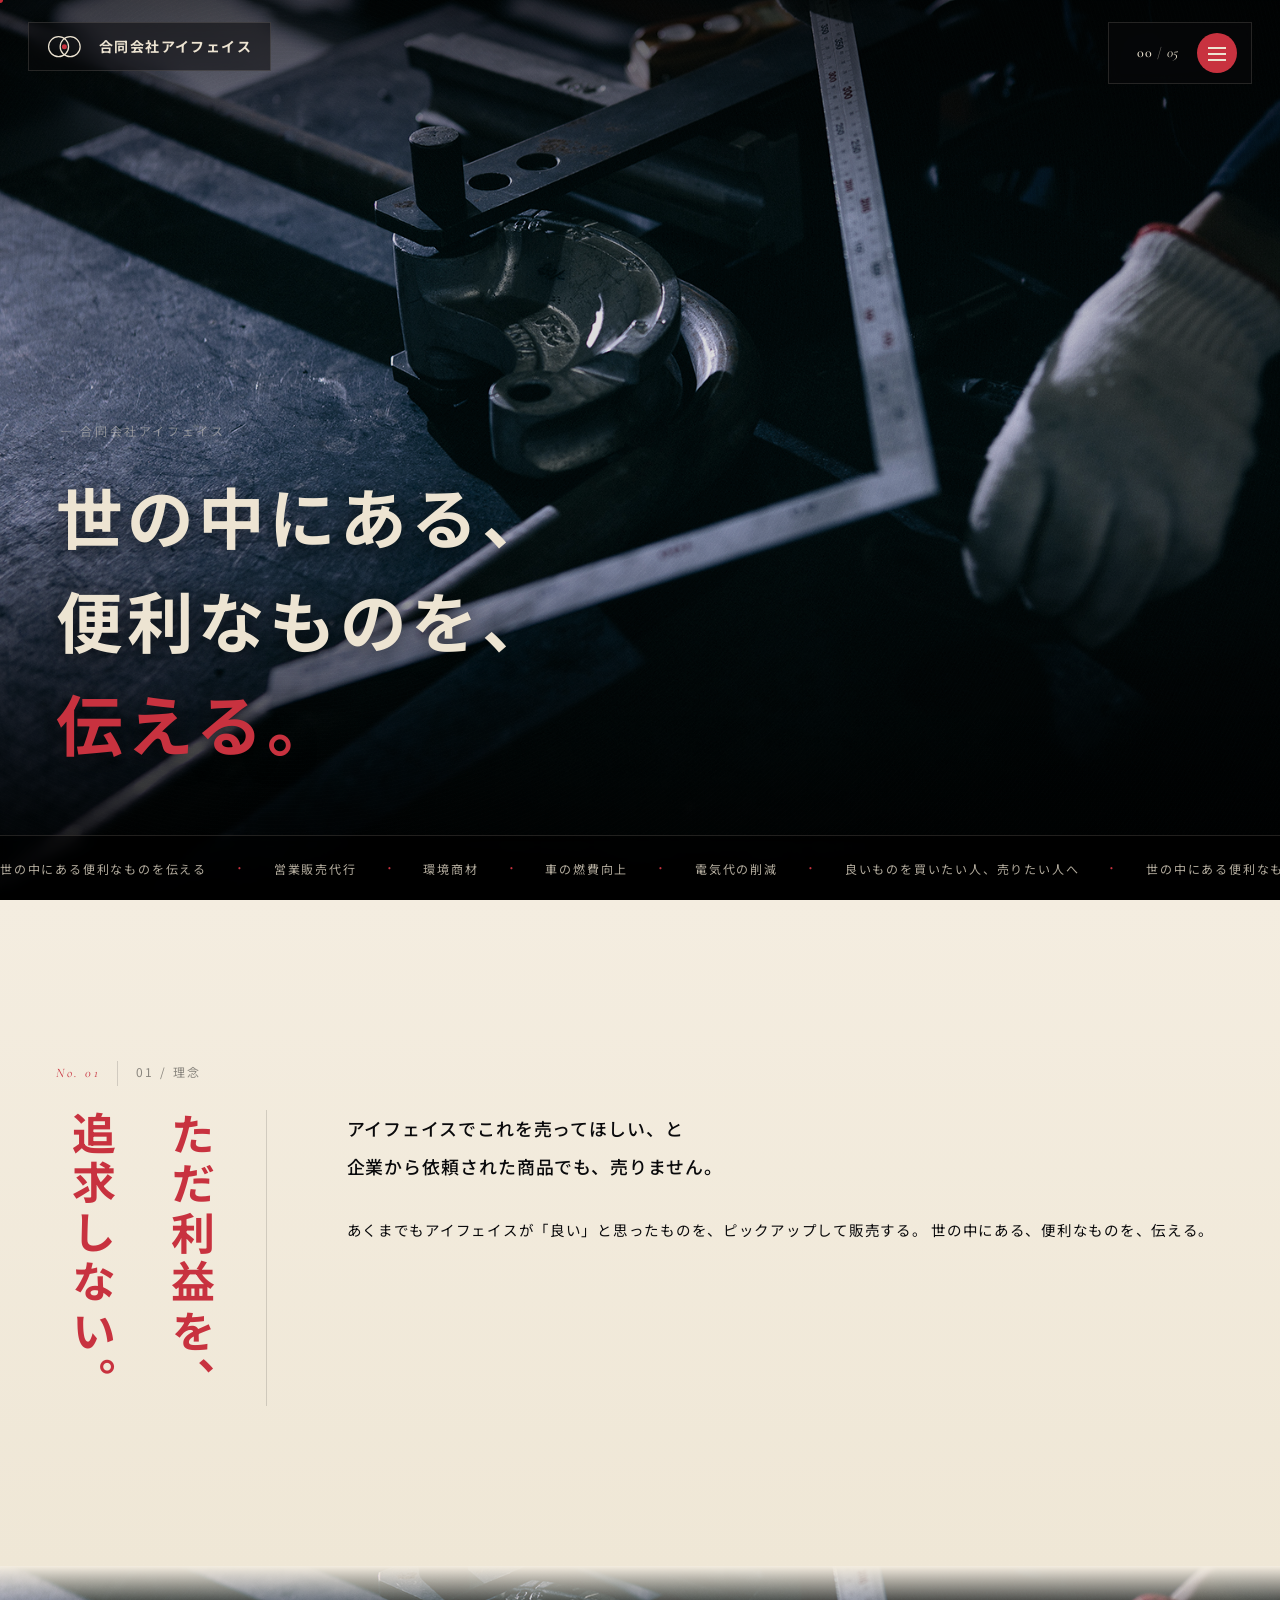
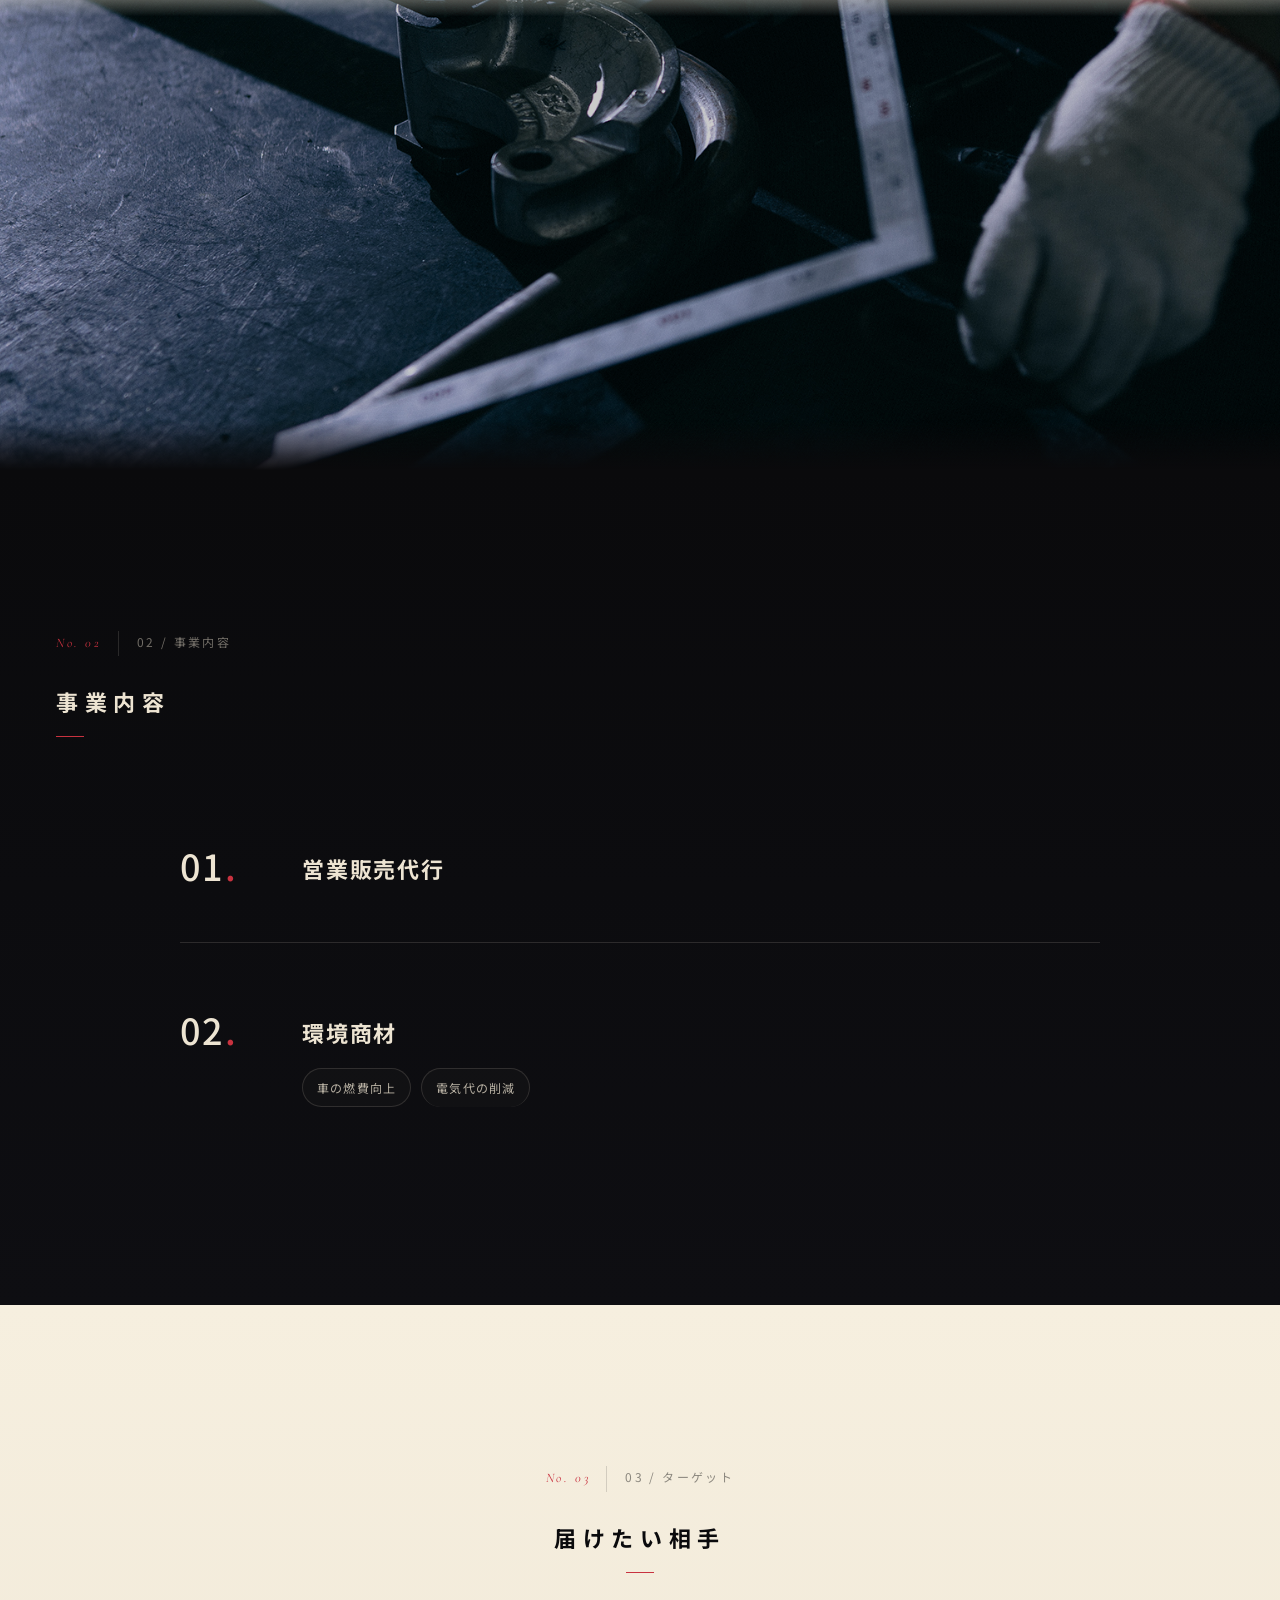
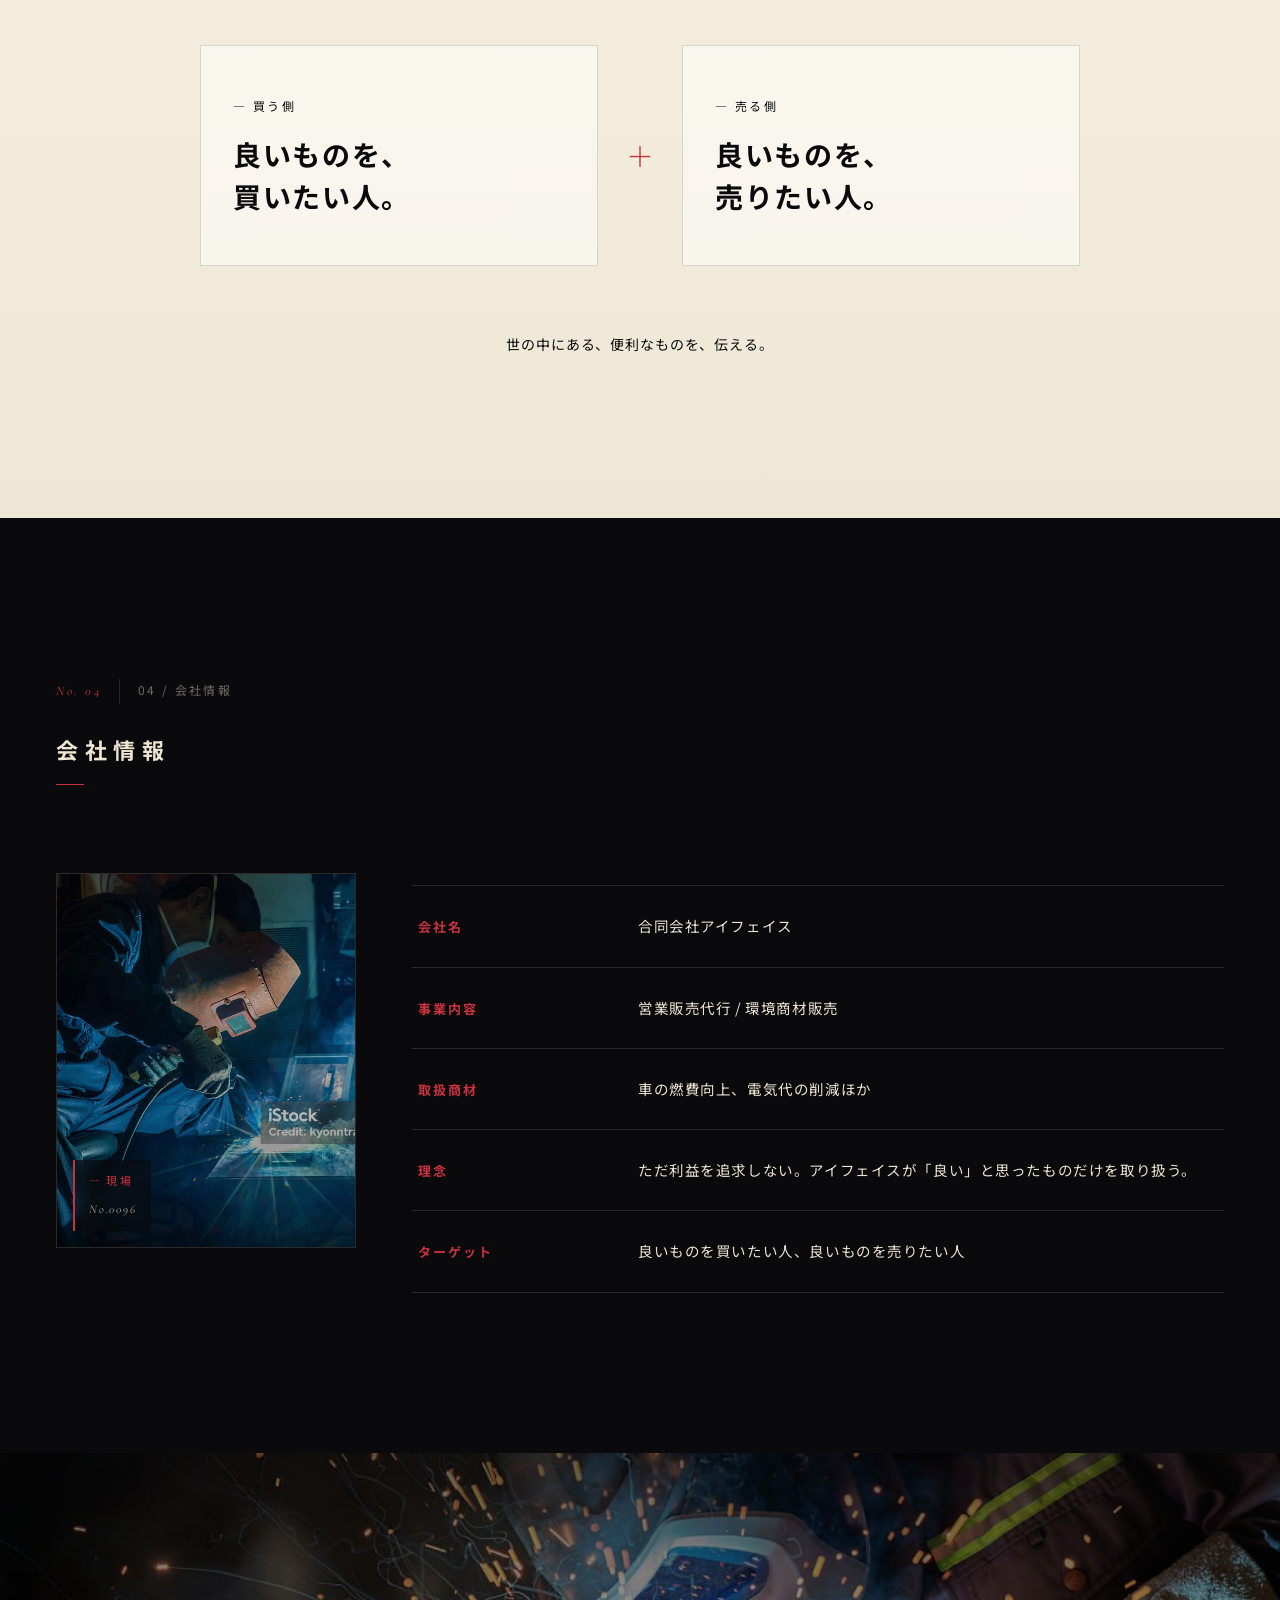
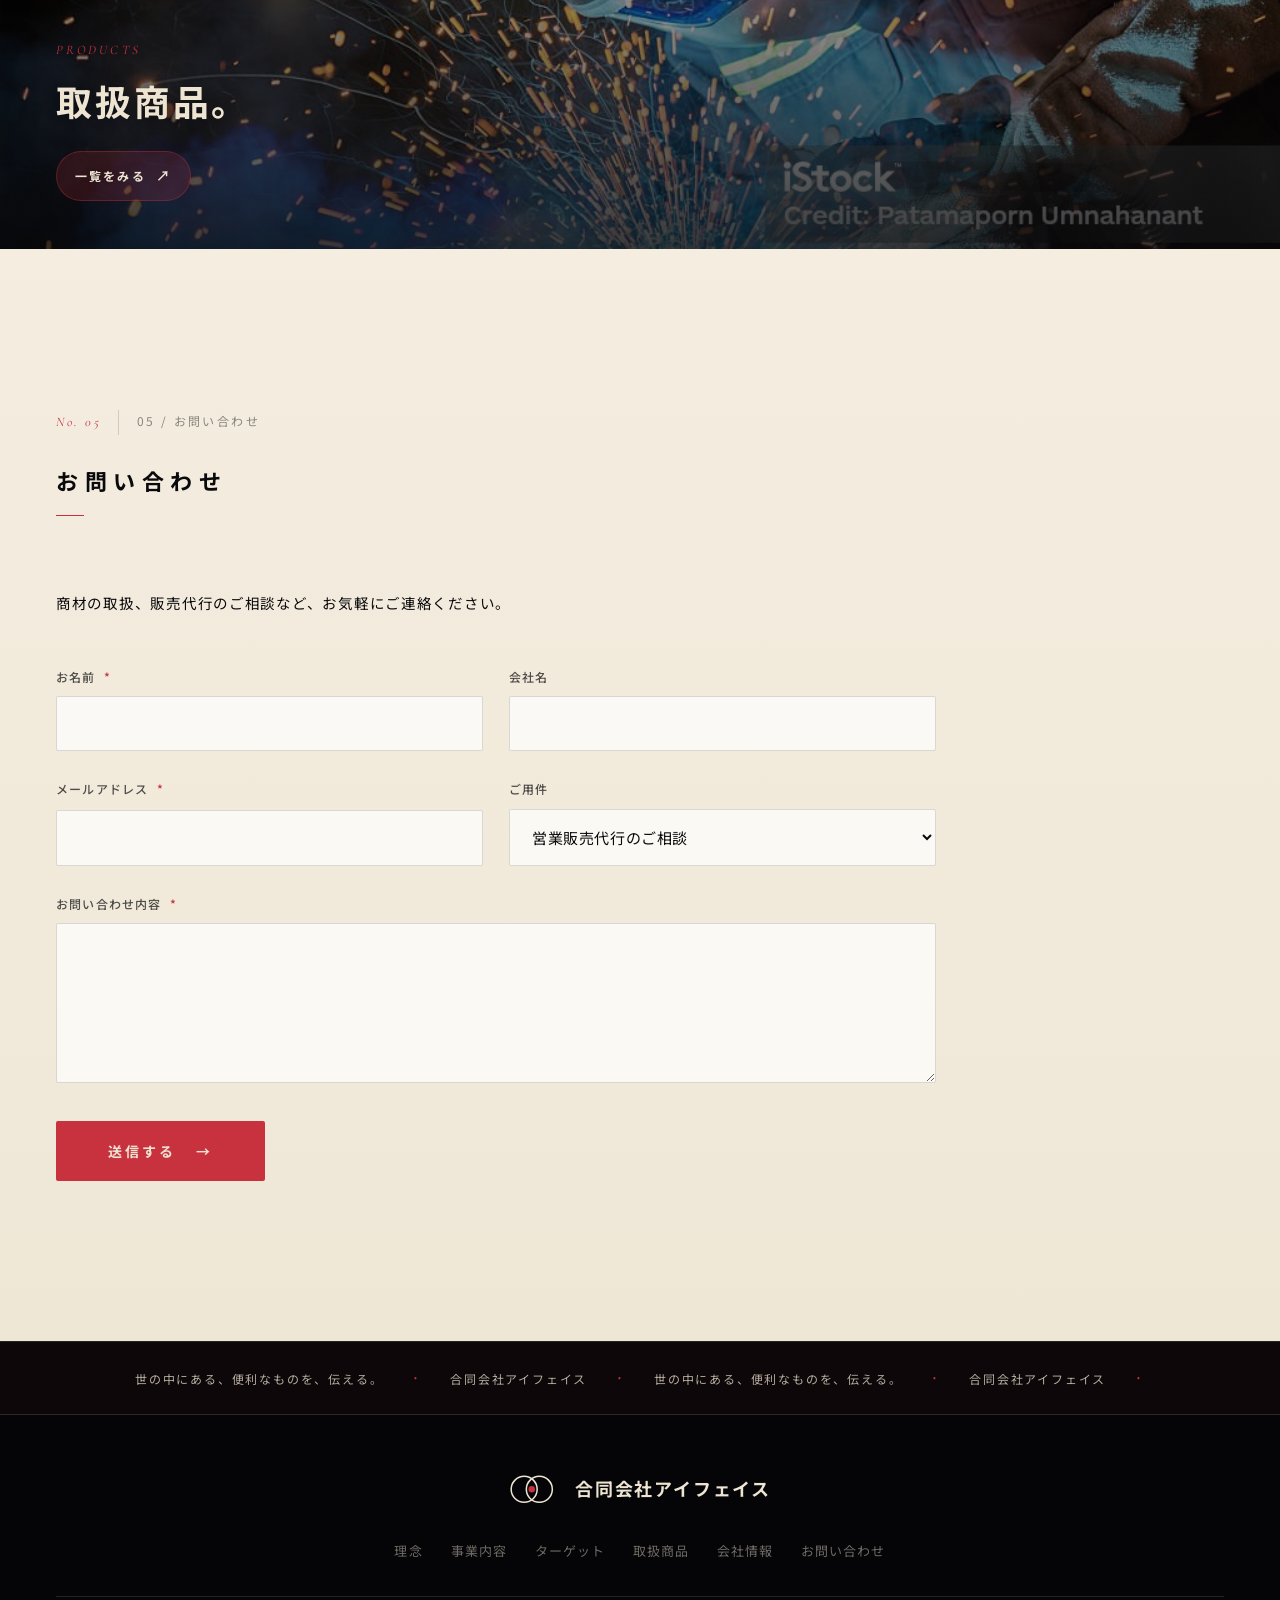
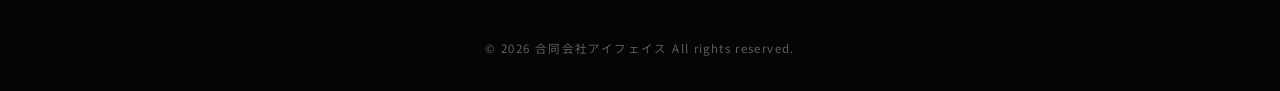
==== commit f55a35fa: "Optimize: favicon, OGP/meta, font diet, hero preload, a11y, numbering - Drop unused fonts (Noto Seri" ====
--- a/index.html
+++ b/index.html
@@ -3,13 +3,25 @@
 <head>
   <meta charset="UTF-8" />
   <meta name="viewport" content="width=device-width, initial-scale=1.0" />
-  <meta name="description" content="合同会社アイフェイス｜世の中にある、便利なものを、伝える。" />
+  <meta name="description" content="合同会社アイフェイス｜世の中にある、便利なものを、伝える。営業販売代行と環境商材。" />
   <title>合同会社アイフェイス</title>
+
+  <link rel="icon" href="favicon.svg" type="image/svg+xml" />
+  <meta name="theme-color" content="#0a0a0c" />
+  <link rel="canonical" href="https://playmark0227-svg.github.io/iface/" />
+  <meta property="og:type" content="website" />
+  <meta property="og:title" content="合同会社アイフェイス" />
+  <meta property="og:description" content="世の中にある、便利なものを、伝える。" />
+  <meta property="og:url" content="https://playmark0227-svg.github.io/iface/" />
+  <meta property="og:image" content="https://playmark0227-svg.github.io/iface/assets/img/gap_0096.jpg" />
+  <meta name="twitter:card" content="summary_large_image" />
+
   <link rel="preconnect" href="https://fonts.googleapis.com" />
   <link rel="preconnect" href="https://fonts.gstatic.com" crossorigin />
-  <link href="https://fonts.googleapis.com/css2?family=Noto+Sans+JP:wght@300;400;500;700;900&family=Noto+Serif+JP:wght@400;500;700;900&family=Allura&family=Cormorant+Garamond:ital,wght@1,400;1,500&display=swap" rel="stylesheet" />
-  <link rel="stylesheet" href="assets/css/style.css?v=20260514a" />
-  <link rel="stylesheet" href="assets/css/products.css?v=20260513a" />
+  <link rel="preload" as="image" href="assets/img/gap_0096.jpg" />
+  <link href="https://fonts.googleapis.com/css2?family=Noto+Sans+JP:wght@300;400;500;700&family=Cormorant+Garamond:ital,wght@1,400;1,500&display=swap" rel="stylesheet" />
+  <link rel="stylesheet" href="assets/css/style.css?v=20260514c" />
+  <link rel="stylesheet" href="assets/css/products.css?v=20260514c" />
 </head>
 <body>
   <div class="cursor-dot" id="cursorDot" aria-hidden="true"></div>
@@ -17,7 +29,7 @@
 
   <header class="site-header" id="siteHeader">
     <div class="header-inner">
-      <a href="#top" class="logo">
+      <a href="#top" class="logo" aria-label="合同会社アイフェイス トップへ">
         <svg class="logo-mark" viewBox="0 0 38 26" xmlns="http://www.w3.org/2000/svg" aria-hidden="true">
           <circle cx="11" cy="13" r="9.5" fill="none" stroke="currentColor" stroke-width="1.2"/>
           <circle cx="22" cy="13" r="9.5" fill="none" stroke="currentColor" stroke-width="1.2"/>
@@ -46,7 +58,7 @@
   </header>
 
   <main id="top">
-    <section class="hero" data-page="01">
+    <section class="hero" data-page="00">
       <div class="hero-photo" aria-hidden="true">
         <div class="ph-img"></div>
         <div class="ph-fallback">
@@ -100,7 +112,7 @@
       </div>
     </section>
 
-    <section class="section philosophy light" id="about" data-page="02">
+    <section class="section philosophy light" id="about" data-page="01">
       <div class="container">
         <div class="section-num light">
           <span class="num-en">No. 01</span>
@@ -128,13 +140,13 @@
     </section>
 
     <section class="photo-strip" aria-hidden="true">
-      <video class="ps-video" autoplay muted loop playsinline poster="assets/img/gap_0096.jpg">
+      <video class="ps-video" autoplay muted loop playsinline preload="metadata" poster="assets/img/gap_0096.jpg">
         <source src="assets/img/istockphoto-2220825330-640_adpp_is.mp4" type="video/mp4" />
       </video>
       <div class="ps-grain"></div>
     </section>
 
-    <section class="section business" id="business" data-page="03">
+    <section class="section business" id="business" data-page="02">
       <div class="container">
         <div class="section-num">
           <span class="num-en">No. 02</span>
@@ -166,7 +178,7 @@
       </div>
     </section>
 
-    <section class="section target light" id="target" data-page="04">
+    <section class="section target light" id="target" data-page="03">
       <div class="container">
         <div class="section-num center light">
           <span class="num-en">No. 03</span>
@@ -188,11 +200,11 @@
       </div>
     </section>
 
-    <section class="section company" id="company" data-page="05">
+    <section class="section company" id="company" data-page="04">
       <div class="container">
         <div class="section-num">
           <span class="num-en">No. 04</span>
-          <span class="num-jp">05 / 会社情報</span>
+          <span class="num-jp">04 / 会社情報</span>
         </div>
         <h2 class="head-jp">会社情報</h2>
         <div class="company-grid">
@@ -229,14 +241,14 @@
       <div class="container">
         <div class="section-num light">
           <span class="num-en">No. 05</span>
-          <span class="num-jp">06 / 連絡</span>
+          <span class="num-jp">05 / お問い合わせ</span>
         </div>
         <h2 class="head-jp light">お問い合わせ</h2>
         <p class="lead-jp">商材の取扱、販売代行のご相談など、お気軽にご連絡ください。</p>
         <form class="contact-form" onsubmit="event.preventDefault(); this.querySelector('.form-thanks').hidden=false;">
-          <label><span>お名前 <em>*</em></span><input type="text" name="name" required /></label>
-          <label><span>会社名</span><input type="text" name="company" /></label>
-          <label><span>メールアドレス <em>*</em></span><input type="email" name="email" required /></label>
+          <label><span>お名前 <em>*</em></span><input type="text" name="name" autocomplete="name" required /></label>
+          <label><span>会社名</span><input type="text" name="company" autocomplete="organization" /></label>
+          <label><span>メールアドレス <em>*</em></span><input type="email" name="email" autocomplete="email" required /></label>
           <label><span>ご用件</span>
             <select name="topic">
               <option>営業販売代行のご相談</option>
@@ -286,6 +298,6 @@
     </div>
   </footer>
 
-  <script src="assets/js/main.js?v=20260514b"></script>
+  <script src="assets/js/main.js?v=20260514c"></script>
 </body>
 </html>
--- a/assets/css/style.css
+++ b/assets/css/style.css
@@ -7,7 +7,6 @@
   --red: #c8323f; --red-2: #a82834; --red-soft: rgba(200,50,63,0.35);
   --line: rgba(237,228,210,0.14); --line-d: rgba(10,10,12,0.14);
   --jp: "Noto Sans JP", "Hiragino Sans", "Yu Gothic", sans-serif;
-  --jp-s: "Noto Serif JP", "Hiragino Mincho ProN", "Yu Mincho", serif;
   --serif-it: "Cormorant Garamond", "Times New Roman", serif;
   --max: 1280px;
 }
@@ -215,3 +214,15 @@
   .t-card { padding: 32px 24px; }
   .target-foot { margin-top: 40px; }
 }
+
+/* ============== reduced motion ============== */
+@media (prefers-reduced-motion: reduce) {
+  *, *::before, *::after {
+    animation-duration: 0.001ms !important;
+    animation-iteration-count: 1 !important;
+    transition-duration: 0.001ms !important;
+    scroll-behavior: auto !important;
+  }
+  .ticker-track { animation: none !important; transform: none !important; }
+  .reveal { opacity: 1 !important; transform: none !important; }
+}
